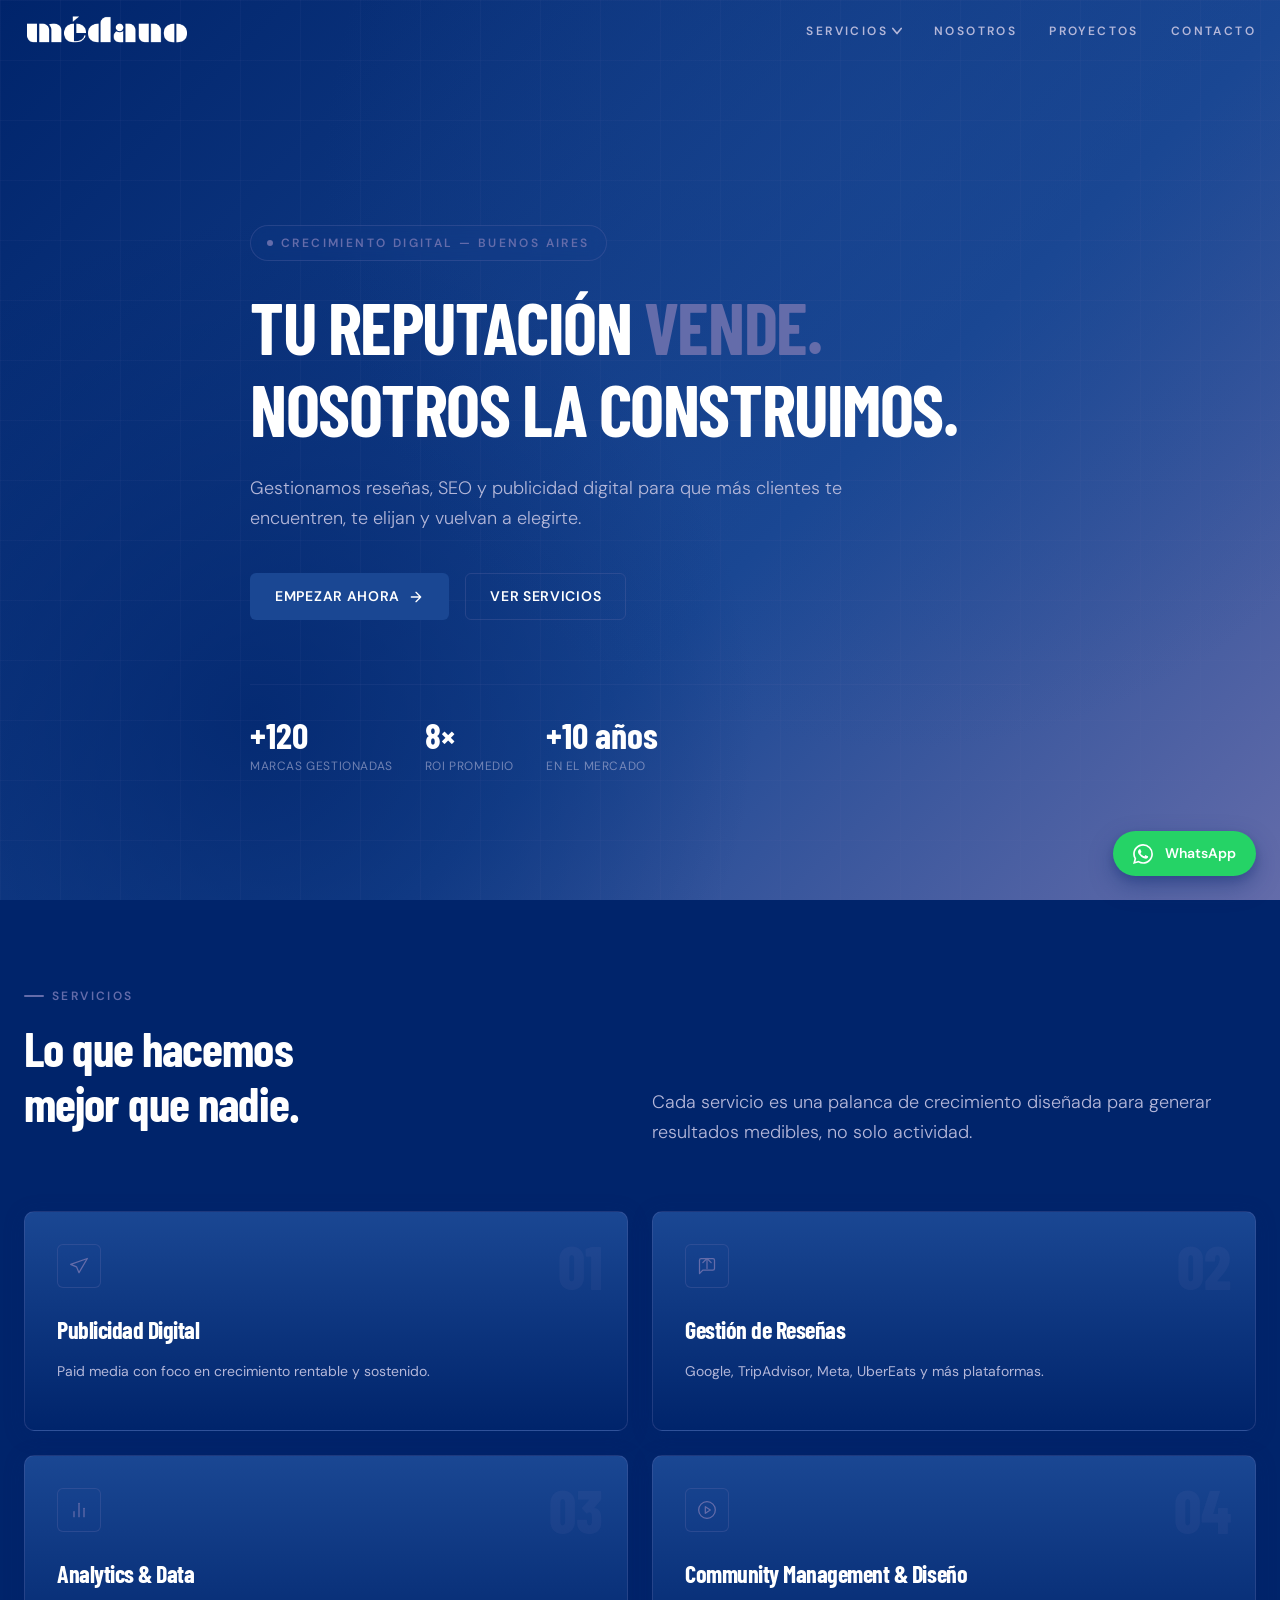
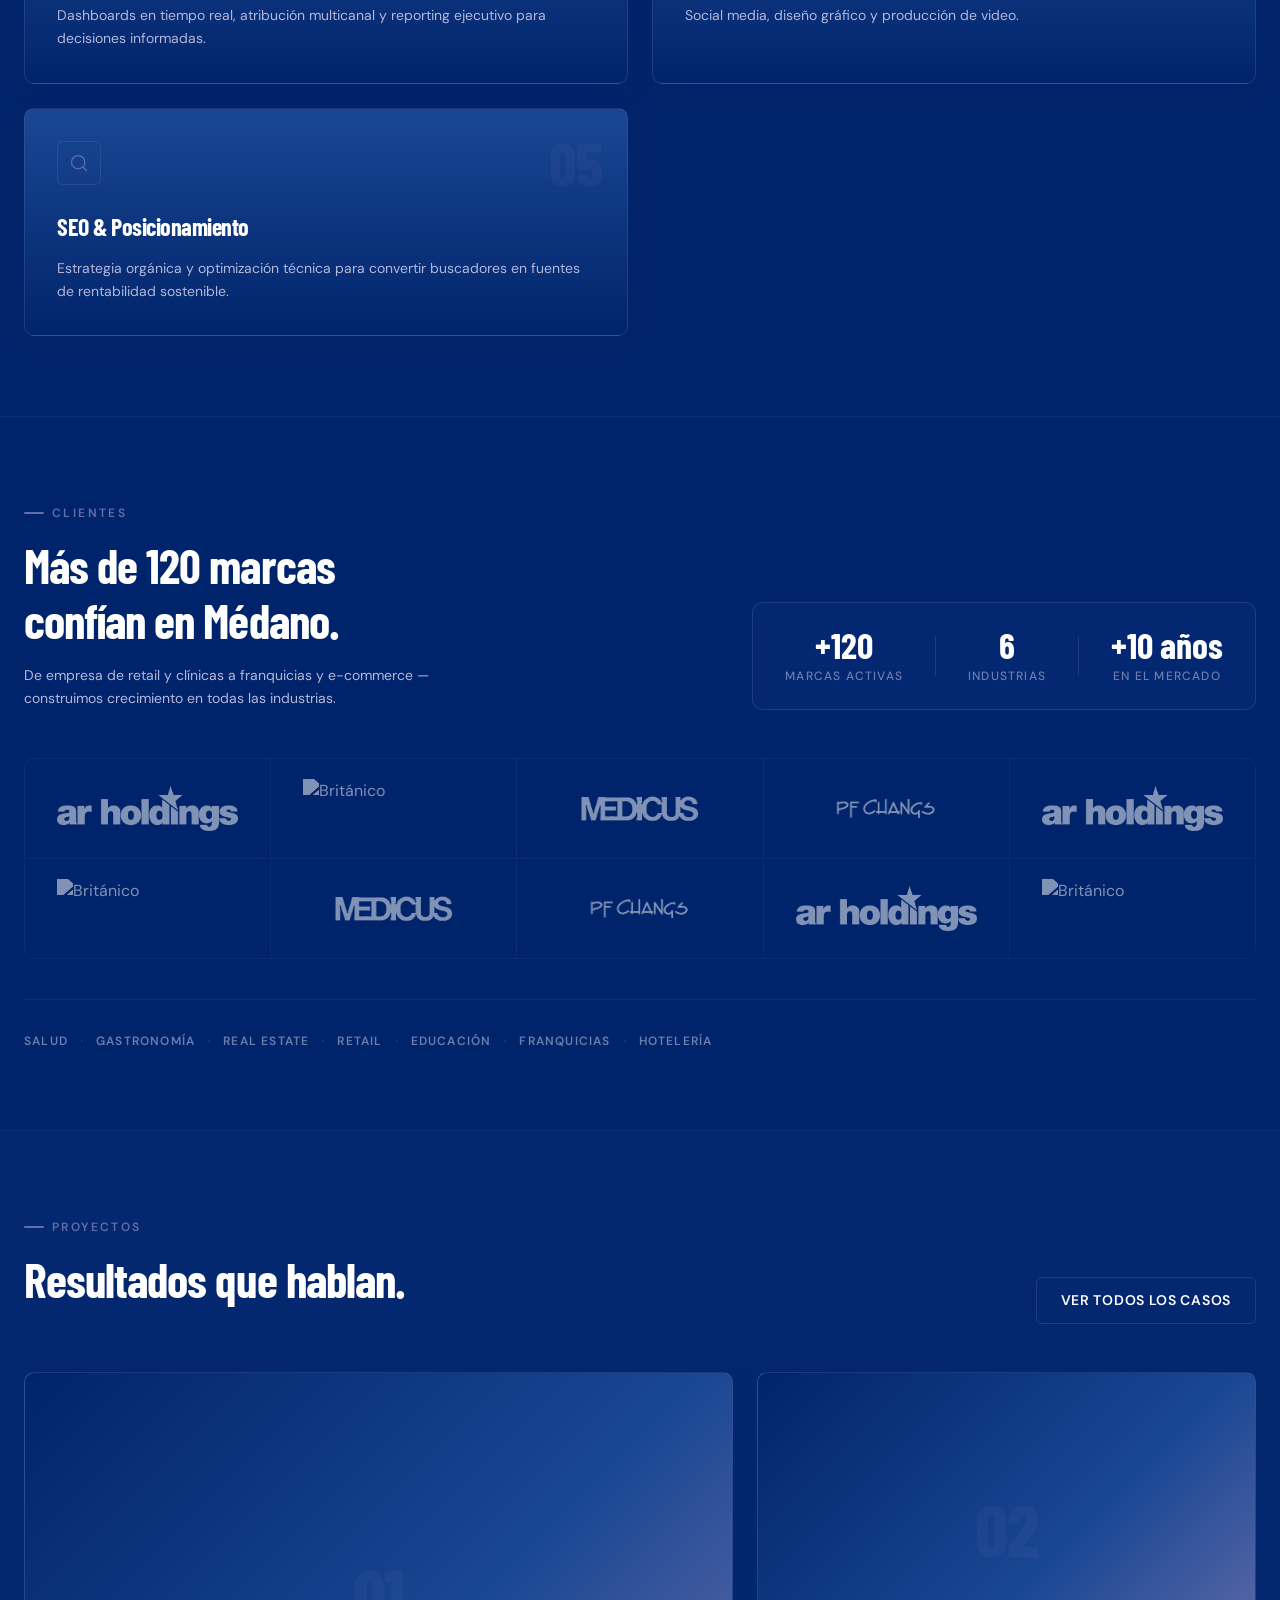
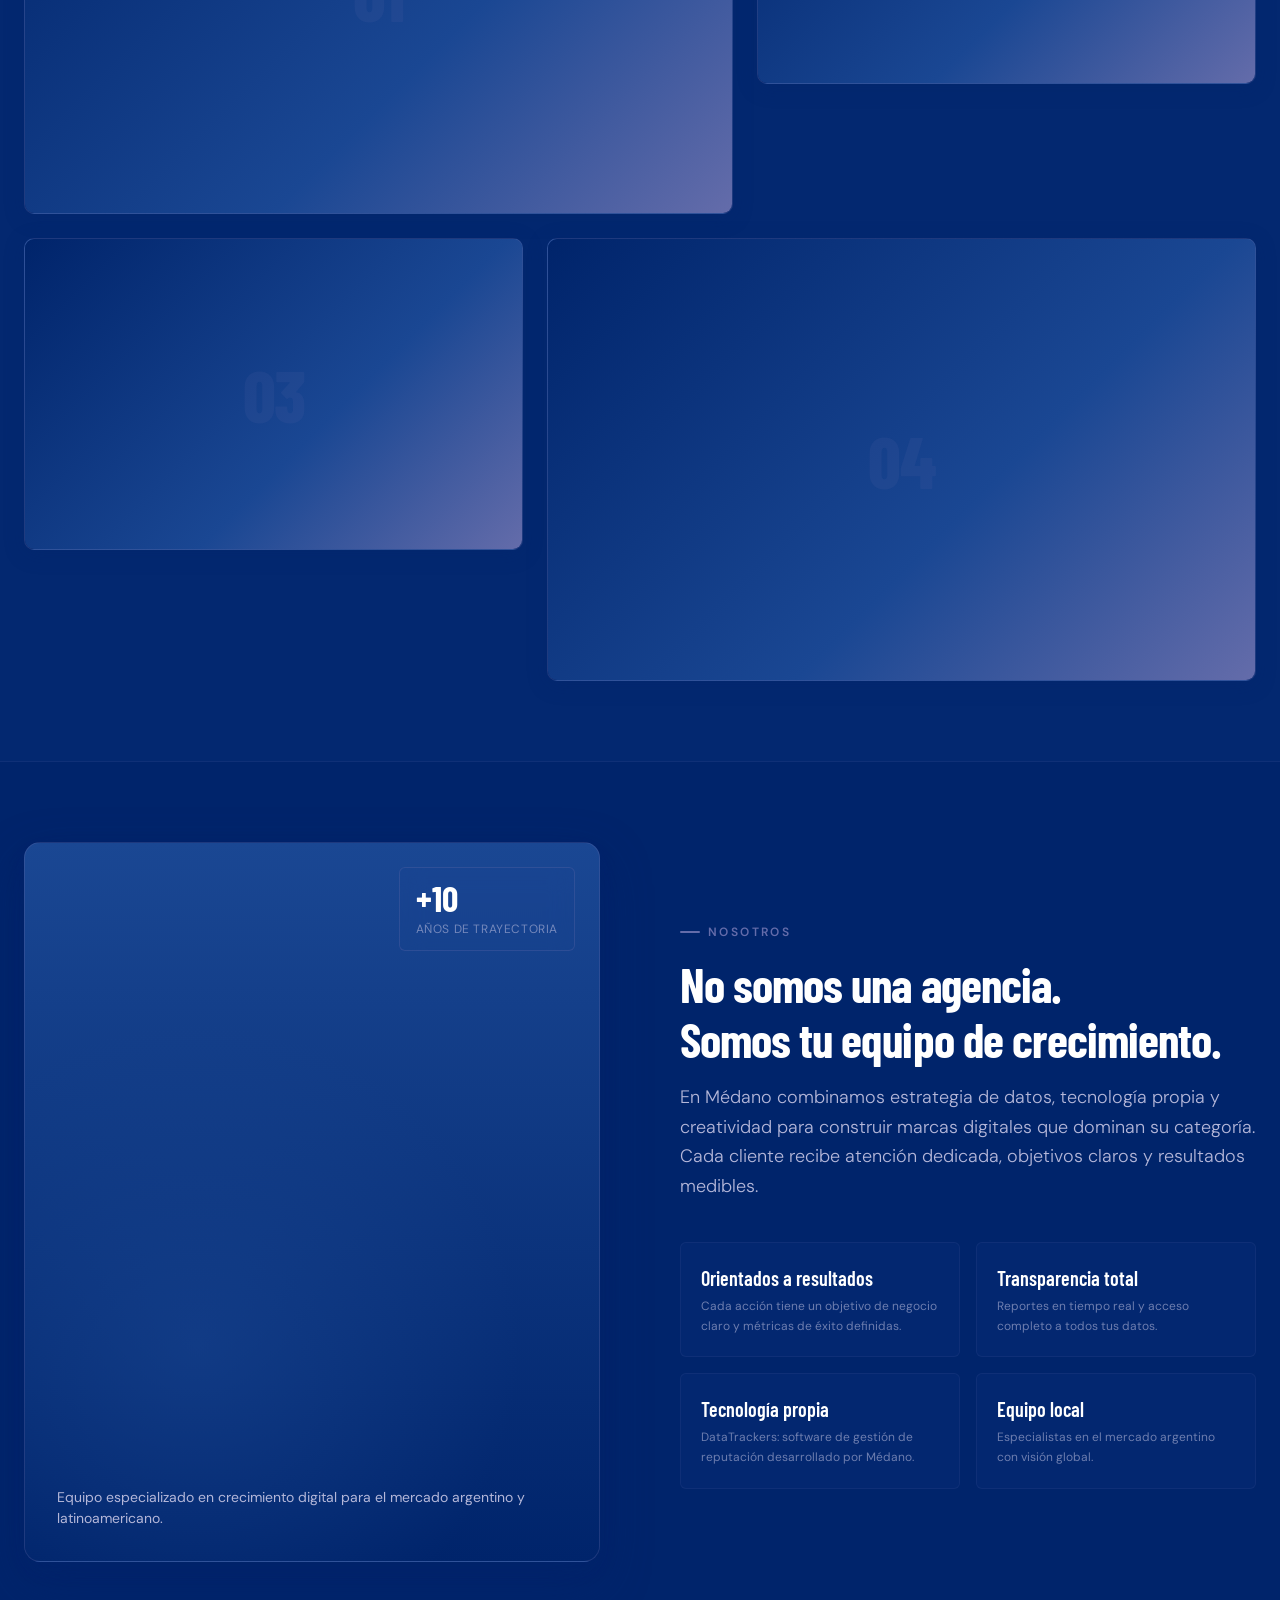
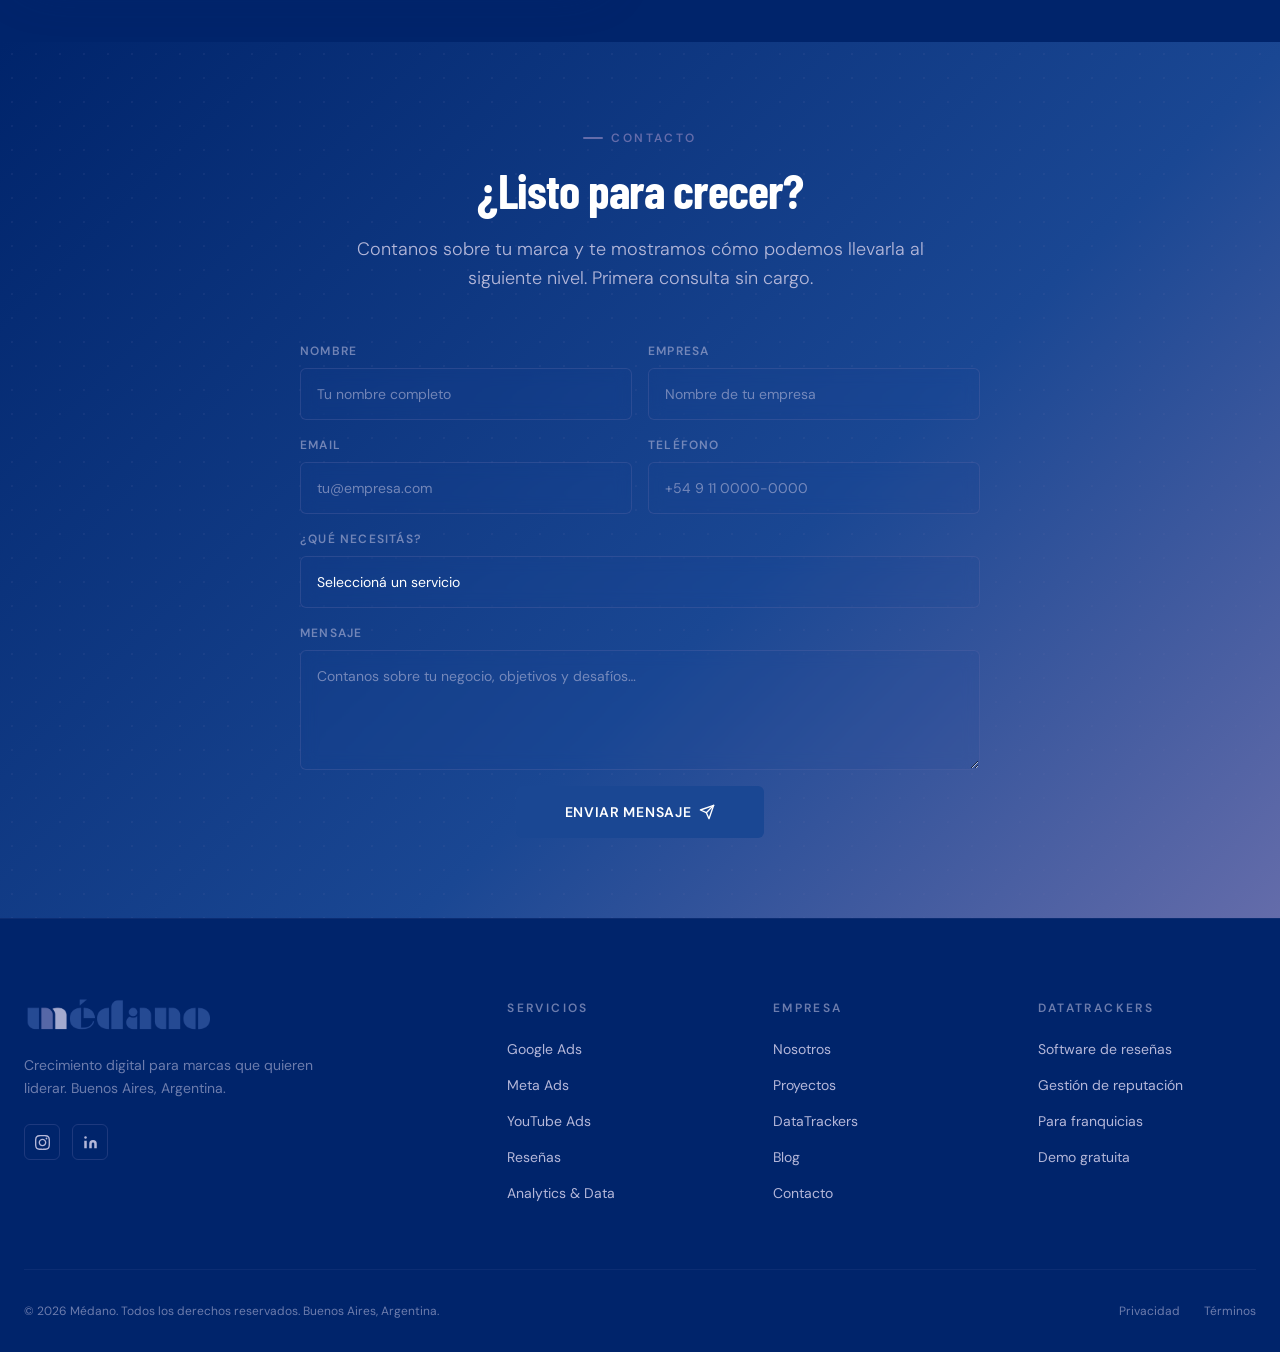
==== index.html @ edf0d0f2 "Sync local changes" ====
<!DOCTYPE html>
<html lang="es">
<head>
  <meta charset="UTF-8">
  <meta name="viewport" content="width=device-width, initial-scale=1.0">
  <title>Médano — Crecimiento Digital · Buenos Aires</title>
  <meta name="description" content="Tu reputación vende. Nosotros la construimos. Crecimiento digital para empresas que quieren liderar en Buenos Aires y Latinoamérica.">
  <meta name="robots" content="index, follow">
  <link rel="canonical" href="https://medano.co/">

  <!-- Open Graph -->
  <meta property="og:type" content="website">
  <meta property="og:title" content="Médano — Crecimiento Digital · Buenos Aires">
  <meta property="og:description" content="Gestionamos reseñas, SEO y publicidad digital para que más clientes te encuentren, te elijan y vuelvan a elegirte.">
  <meta property="og:url" content="https://medano.co/">
  <meta property="og:site_name" content="Médano">
  <meta property="og:locale" content="es_AR">

  <!-- Twitter Card -->
  <meta name="twitter:card" content="summary_large_image">
  <meta name="twitter:title" content="Médano — Crecimiento Digital · Buenos Aires">
  <meta name="twitter:description" content="Gestionamos reseñas, SEO y publicidad digital para que más clientes te encuentren, te elijan y vuelvan a elegirte.">

  <!-- Fonts -->
  <link rel="preconnect" href="https://fonts.googleapis.com">
  <link rel="preconnect" href="https://fonts.gstatic.com" crossorigin>
  <link href="https://fonts.googleapis.com/css2?family=Barlow+Condensed:wght@400;600;700;800&family=DM+Sans:ital,wght@0,300;0,400;0,500;0,600;1,300&display=swap" rel="stylesheet">
  <link rel="icon" type="image/png" href="img/favicon-square.png">
  <link rel="apple-touch-icon" href="img/favicon-square.png">
  <link rel="stylesheet" href="css/global.css">
  <link rel="stylesheet" href="css/medano-home.css">

  <!-- Structured Data -->
  <script type="application/ld+json">
  {
    "@context": "https://schema.org",
    "@type": "ProfessionalService",
    "name": "Médano",
    "description": "Crecimiento digital para empresas que quieren liderar. Google Ads, Meta Ads, Reputación Digital, Analytics y Branding.",
    "url": "https://medano.co",
    "areaServed": {
      "@type": "Country",
      "name": "Argentina"
    },
    "address": {
      "@type": "PostalAddress",
      "addressLocality": "Buenos Aires",
      "addressCountry": "AR"
    },
    "serviceType": ["Google Ads", "Meta Ads", "Reputación Digital", "Analytics", "Branding", "Community Management"]
  }
  </script>
</head>
<body>

  <!-- Skip to content -->
  <a href="#main-content" class="skip-link">Ir al contenido principal</a>

  <!-- NAV -->
  <nav id="nav" aria-label="Navegación principal">
    <div class="container">
      <a href="#hero" class="nav-logo">
        <img src="img/logo-medano-final.png" alt="Médano — Crecimiento Digital" class="nav-logo-img">
      </a>
      <ul class="nav-links" id="nav-menu">
        <li class="nav-item-home"><a href="index.html">Home</a></li>
        <li class="nav-item-dropdown">
          <button class="nav-dropdown-trigger" aria-haspopup="true" aria-expanded="false">
            Servicios
            <svg class="nav-dropdown-chevron" viewBox="0 0 12 8" aria-hidden="true">
              <polyline points="1,1 6,7 11,1"/>
            </svg>
          </button>
          <ul class="nav-dropdown-panel" role="menu">
            <li role="menuitem"><a href="publicidad-digital.html">Publicidad Digital</a></li>
            <li role="menuitem"><a href="resenas.html">Reseñas</a></li>
            <li role="menuitem"><a href="#seo">SEO y Posicionamiento</a></li>
          </ul>
        </li>
        <li><a href="nosotros.html">Nosotros</a></li>
        <li><a href="#projects">Proyectos</a></li>
        <li><a href="#contact">Contacto</a></li>
      </ul>
      <button class="nav-toggle" id="nav-toggle" aria-expanded="false" aria-controls="nav-menu" aria-label="Abrir menú de navegación">
        <span class="nav-toggle-bar"></span>
        <span class="nav-toggle-bar"></span>
        <span class="nav-toggle-bar"></span>
      </button>
      <a href="https://wa.me/5491100000000" class="btn-primary nav-cta" target="_blank" rel="noopener">
        Hablar ahora
      </a>
    </div>
  </nav>

  <main id="main-content">

    <!-- HERO -->
    <section id="hero" aria-label="Presentación">
      <div class="hero-bg-pattern" aria-hidden="true"></div>
      <div class="hero-grid-lines" aria-hidden="true"></div>
      <div class="container">
        <div class="hero-content">
          <div class="hero-eyebrow">
            <span class="hero-dot" aria-hidden="true"></span>
            Crecimiento Digital — Buenos Aires
          </div>
          <h1 class="hero-title animate-in">
            Tu reputación
            <em>vende.</em>
            Nosotros la construimos.
          </h1>
          <p class="hero-subtitle animate-in">
            Gestionamos reseñas, SEO y publicidad digital para que más clientes
            te encuentren, te elijan y vuelvan a elegirte.
          </p>
          <div class="hero-actions animate-in">
            <a href="#contact" class="btn-primary">
              Empezar ahora
              <svg aria-hidden="true" xmlns="http://www.w3.org/2000/svg" width="16" height="16" viewBox="0 0 24 24" fill="none" stroke="currentColor" stroke-width="2" stroke-linecap="round" stroke-linejoin="round"><path d="M5 12h14M12 5l7 7-7 7"/></svg>
            </a>
            <a href="#services" class="btn-outline">Ver servicios</a>
          </div>
          <div class="hero-metrics" role="list" aria-label="Métricas destacadas">
            <div role="listitem">
              <p class="hero-metric-value">+120</p>
              <p class="hero-metric-label">Marcas gestionadas</p>
            </div>
            <div role="listitem">
              <p class="hero-metric-value">8×</p>
              <p class="hero-metric-label">ROI promedio</p>
            </div>
            <div role="listitem">
              <p class="hero-metric-value">+10 años</p>
              <p class="hero-metric-label">En el mercado</p>
            </div>
          </div>
        </div>
      </div>
    </section>

    <!-- SERVICES -->
    <section id="services" aria-labelledby="services-heading">
      <div class="container">
        <div class="services-header">
          <div>
            <span class="section-label">Servicios</span>
            <h2 class="section-heading" id="services-heading">
              Lo que hacemos<br>mejor que nadie.
            </h2>
          </div>
          <div class="services-header-right">
            <p class="section-subheading">
              Cada servicio es una palanca de crecimiento diseñada
              para generar resultados medibles, no solo actividad.
            </p>
          </div>
        </div>

        <div class="services-grid" role="list">

          <article class="service-card animate-in" role="listitem">
            <span class="service-number" aria-hidden="true">01</span>
            <div class="service-icon" aria-hidden="true">
              <!-- Paid media / megáfono + cursor -->
              <svg viewBox="0 0 24 24"><path d="M22 3L2 10l7 3 3 7 10-17z"/></svg>
            </div>
            <h3>Publicidad Digital</h3>
            <p>Paid media con foco en crecimiento rentable y sostenido.</p>
          </article>

          <article class="service-card animate-in" role="listitem">
            <span class="service-number" aria-hidden="true">02</span>
            <div class="service-icon" aria-hidden="true">
              <!-- Reseñas / estrella + burbuja -->
              <svg viewBox="0 0 24 24"><path d="M21 15a2 2 0 0 1-2 2H7l-4 4V5a2 2 0 0 1 2-2h14a2 2 0 0 1 2 2z"/><polyline points="17 8 12 3 7 8"/><line x1="12" y1="3" x2="12" y2="15"/></svg>
            </div>
            <h3>Gestión de Reseñas</h3>
            <p>Google, TripAdvisor, Meta, UberEats y más plataformas.</p>
          </article>

          <article class="service-card animate-in" role="listitem">
            <span class="service-number" aria-hidden="true">03</span>
            <div class="service-icon" aria-hidden="true">
              <!-- Analytics / barras -->
              <svg viewBox="0 0 24 24"><line x1="18" y1="20" x2="18" y2="10"/><line x1="12" y1="20" x2="12" y2="4"/><line x1="6" y1="20" x2="6" y2="14"/></svg>
            </div>
            <h3>Analytics & Data</h3>
            <p>Dashboards en tiempo real, atribución multicanal y reporting ejecutivo para decisiones informadas.</p>
          </article>

          <article class="service-card animate-in" role="listitem">
            <span class="service-number" aria-hidden="true">04</span>
            <div class="service-icon" aria-hidden="true">
              <!-- Community + diseño / play + pincel -->
              <svg viewBox="0 0 24 24"><circle cx="12" cy="12" r="10"/><polygon points="10 8 16 12 10 16 10 8"/></svg>
            </div>
            <h3>Community Management & Diseño</h3>
            <p>Social media, diseño gráfico y producción de video.</p>
          </article>

          <article class="service-card animate-in" role="listitem">
            <span class="service-number" aria-hidden="true">05</span>
            <div class="service-icon" aria-hidden="true">
              <!-- SEO / lupa + gráfico -->
              <svg viewBox="0 0 24 24"><circle cx="11" cy="11" r="8"/><path d="m21 21-4.35-4.35"/></svg>
            </div>
            <h3>SEO & Posicionamiento</h3>
            <p>Estrategia orgánica y optimización técnica para convertir buscadores en fuentes de rentabilidad sostenible.</p>
          </article>

        </div>
      </div>
    </section>

    <!-- CLIENTS -->
    <section id="clients" aria-labelledby="clients-heading">

      <div class="container">

        <!-- Header + Stats -->
        <div class="clients-header">
          <div class="clients-header-left">
            <span class="section-label">Clientes</span>
            <h2 class="clients-tagline" id="clients-heading">
              Más de 120 marcas<br>confían en Médano.
            </h2>
            <p class="clients-subtitle">
              De empresa de retail y clínicas a franquicias y e-commerce —
              construimos crecimiento en todas las industrias.
            </p>
          </div>
          <div class="clients-stats-block">
            <div class="clients-stat">
              <p class="clients-stat-value">+120</p>
              <p class="clients-stat-label">Marcas activas</p>
            </div>
            <div class="clients-stat-divider" aria-hidden="true"></div>
            <div class="clients-stat">
              <p class="clients-stat-value">6</p>
              <p class="clients-stat-label">Industrias</p>
            </div>
            <div class="clients-stat-divider" aria-hidden="true"></div>
            <div class="clients-stat">
              <p class="clients-stat-value">+10 años</p>
              <p class="clients-stat-label">En el mercado</p>
            </div>
          </div>
        </div>

        <!-- Grilla de logos -->
        <!-- Para agregar un logo nuevo: copiar un <div class="client-logo-item"> y cambiar src y alt -->
        <div class="clients-grid" role="list" aria-label="Clientes destacados">

          <div class="client-logo-item" role="listitem">
            <img src="img/clientes_logo_ar_holdings.png" alt="AR Holdings" class="client-logo-img">
          </div>
          <div class="client-logo-item" role="listitem">
            <img src="img/clientes_logo_britanico.png" alt="Británico" class="client-logo-img">
          </div>
          <div class="client-logo-item" role="listitem">
            <img src="img/clientes_logo_medicus.png" alt="Medicus" class="client-logo-img">
          </div>
          <div class="client-logo-item" role="listitem">
            <img src="img/clientes_logo_pf.png" alt="PF" class="client-logo-img">
          </div>
          <div class="client-logo-item" role="listitem">
            <img src="img/clientes_logo_ar_holdings.png" alt="AR Holdings" class="client-logo-img">
          </div>
          <div class="client-logo-item" role="listitem">
            <img src="img/clientes_logo_britanico.png" alt="Británico" class="client-logo-img">
          </div>
          <div class="client-logo-item" role="listitem">
            <img src="img/clientes_logo_medicus.png" alt="Medicus" class="client-logo-img">
          </div>
          <div class="client-logo-item" role="listitem">
            <img src="img/clientes_logo_pf.png" alt="PF" class="client-logo-img">
          </div>
          <div class="client-logo-item" role="listitem">
            <img src="img/clientes_logo_ar_holdings.png" alt="AR Holdings" class="client-logo-img">
          </div>
          <div class="client-logo-item" role="listitem">
            <img src="img/clientes_logo_britanico.png" alt="Británico" class="client-logo-img">
          </div>

        </div>

        <!-- Industrias -->
        <div class="clients-industries">
          <span class="clients-industry-item">Salud</span>
          <span class="clients-industry-sep" aria-hidden="true">·</span>
          <span class="clients-industry-item">Gastronomía</span>
          <span class="clients-industry-sep" aria-hidden="true">·</span>
          <span class="clients-industry-item">Real Estate</span>
          <span class="clients-industry-sep" aria-hidden="true">·</span>
          <span class="clients-industry-item">Retail</span>
          <span class="clients-industry-sep" aria-hidden="true">·</span>
          <span class="clients-industry-item">Educación</span>
          <span class="clients-industry-sep" aria-hidden="true">·</span>
          <span class="clients-industry-item">Franquicias</span>
          <span class="clients-industry-sep" aria-hidden="true">·</span>
          <span class="clients-industry-item">Hotelería</span>
        </div>

      </div>

    </section>

    <!-- PROJECTS -->
    <section id="projects" aria-labelledby="projects-heading">
      <div class="container">
        <div class="projects-header">
          <div>
            <span class="section-label">Proyectos</span>
            <h2 class="section-heading" id="projects-heading">Resultados que hablan.</h2>
          </div>
          <a href="#contact" class="btn-outline">Ver todos los casos</a>
        </div>

        <div class="projects-gallery">
          <article class="project-item">
            <div class="project-bg" aria-hidden="true">01</div>
            <div class="project-overlay">
              <span class="project-tag">Google Ads · E-commerce</span>
              <h3>Marca Líder en Indumentaria</h3>
            </div>
          </article>

          <article class="project-item">
            <div class="project-bg" aria-hidden="true">02</div>
            <div class="project-overlay">
              <span class="project-tag">Meta Ads · Lead Generation</span>
              <h3>Clínica Dental — Zona Norte</h3>
            </div>
          </article>

          <article class="project-item">
            <div class="project-bg" aria-hidden="true">03</div>
            <div class="project-overlay">
              <span class="project-tag">Reputación · Hospitality</span>
              <h3>Hotel Boutique Palermo</h3>
            </div>
          </article>

          <article class="project-item">
            <div class="project-bg" aria-hidden="true">04</div>
            <div class="project-overlay">
              <span class="project-tag">DataTrackers · Franquicias</span>
              <h3>Red de Franquicias — 40 sucursales</h3>
            </div>
          </article>
        </div>
      </div>
    </section>

    <!-- ABOUT -->
    <section id="about" aria-labelledby="about-heading">
      <div class="container">
        <div class="about-grid">

          <div class="about-visual">
            <div class="about-visual-card">
              <div class="about-visual-bg" aria-hidden="true"></div>
              <div class="about-badge">
                <p class="about-badge-value">+10</p>
                <p class="about-badge-label">Años de trayectoria</p>
              </div>
              <div class="about-visual-stat">
                <p>Equipo especializado en crecimiento digital para el mercado argentino y latinoamericano.</p>
              </div>
            </div>
          </div>

          <div class="about-content">
            <span class="section-label">Nosotros</span>
            <h2 class="section-heading" id="about-heading">
              No somos una agencia.<br>
              Somos tu equipo de crecimiento.
            </h2>
            <p class="section-subheading">
              En Médano combinamos estrategia de datos, tecnología propia y creatividad
              para construir marcas digitales que dominan su categoría. Cada cliente
              recibe atención dedicada, objetivos claros y resultados medibles.
            </p>

            <div class="about-values">
              <div class="about-value-item">
                <h4>Orientados a resultados</h4>
                <p>Cada acción tiene un objetivo de negocio claro y métricas de éxito definidas.</p>
              </div>
              <div class="about-value-item">
                <h4>Transparencia total</h4>
                <p>Reportes en tiempo real y acceso completo a todos tus datos.</p>
              </div>
              <div class="about-value-item">
                <h4>Tecnología propia</h4>
                <p>DataTrackers: software de gestión de reputación desarrollado por Médano.</p>
              </div>
              <div class="about-value-item">
                <h4>Equipo local</h4>
                <p>Especialistas en el mercado argentino con visión global.</p>
              </div>
            </div>
          </div>

        </div>
      </div>
    </section>

    <!-- CONTACT -->
    <section id="contact" aria-labelledby="contact-heading">
      <div class="contact-bg" aria-hidden="true"></div>
      <div class="contact-bg-dots" aria-hidden="true"></div>
      <div class="container">
        <div class="contact-inner">
          <span class="section-label">Contacto</span>
          <h2 class="section-heading" id="contact-heading">¿Listo para crecer?</h2>
          <p class="section-subheading">
            Contanos sobre tu marca y te mostramos cómo podemos
            llevarla al siguiente nivel. Primera consulta sin cargo.
          </p>

          <form id="contact-form" class="contact-form" novalidate>
            <div class="form-row">
              <div class="form-group">
                <label for="nombre">Nombre <span class="sr-only">(requerido)</span></label>
                <input type="text" id="nombre" name="nombre" placeholder="Tu nombre completo" autocomplete="name" required>
              </div>
              <div class="form-group">
                <label for="empresa">Empresa</label>
                <input type="text" id="empresa" name="empresa" placeholder="Nombre de tu empresa" autocomplete="organization">
              </div>
            </div>
            <div class="form-row">
              <div class="form-group">
                <label for="email">Email <span class="sr-only">(requerido)</span></label>
                <input type="email" id="email" name="email" placeholder="tu@empresa.com" autocomplete="email" required>
              </div>
              <div class="form-group">
                <label for="telefono">Teléfono</label>
                <input type="tel" id="telefono" name="telefono" placeholder="+54 9 11 0000-0000" autocomplete="tel">
              </div>
            </div>
            <div class="form-group">
              <label for="servicio">¿Qué necesitás?</label>
              <select id="servicio" name="servicio">
                <option value="" disabled selected>Seleccioná un servicio</option>
                <option>Google Ads</option>
                <option>Meta Ads</option>
                <option>Reputación Digital</option>
                <option>Analytics & Data</option>
                <option>Branding & Diseño</option>
                <option>Community Management</option>
                <option>Solución integral</option>
              </select>
            </div>
            <div class="form-group">
              <label for="mensaje">Mensaje</label>
              <textarea id="mensaje" name="mensaje" placeholder="Contanos sobre tu negocio, objetivos y desafíos…"></textarea>
            </div>
            <button type="submit" class="btn-primary">
              Enviar mensaje
              <svg aria-hidden="true" xmlns="http://www.w3.org/2000/svg" width="16" height="16" viewBox="0 0 24 24" fill="none" stroke="currentColor" stroke-width="2" stroke-linecap="round" stroke-linejoin="round"><line x1="22" y1="2" x2="11" y2="13"/><polygon points="22 2 15 22 11 13 2 9 22 2"/></svg>
            </button>
          </form>
        </div>
      </div>
    </section>

  </main>

  <!-- FOOTER -->
  <footer id="footer" role="contentinfo">
    <div class="container">
      <div class="footer-grid">

        <div class="footer-brand">
          <a href="#hero" class="footer-logo">
            <img src="img/logo-medano-final.png" alt="Médano — Crecimiento Digital" class="footer-logo-img">
          </a>
          <p>Crecimiento digital para marcas que quieren liderar. Buenos Aires, Argentina.</p>
          <div class="social-links">
            <a href="https://www.instagram.com/medano.latam/" class="social-link" aria-label="Instagram" target="_blank" rel="noopener">
              <svg aria-hidden="true" viewBox="0 0 24 24"><path d="M12 2.163c3.204 0 3.584.012 4.85.07 3.252.148 4.771 1.691 4.919 4.919.058 1.265.069 1.645.069 4.849 0 3.205-.012 3.584-.069 4.849-.149 3.225-1.664 4.771-4.919 4.919-1.266.058-1.644.07-4.85.07-3.204 0-3.584-.012-4.849-.07-3.26-.149-4.771-1.699-4.919-4.92-.058-1.265-.07-1.644-.07-4.849 0-3.204.013-3.583.07-4.849.149-3.227 1.664-4.771 4.919-4.919 1.266-.057 1.645-.069 4.849-.069zm0-2.163c-3.259 0-3.667.014-4.947.072-4.358.2-6.78 2.618-6.98 6.98-.059 1.281-.073 1.689-.073 4.948 0 3.259.014 3.668.072 4.948.2 4.358 2.618 6.78 6.98 6.98 1.281.058 1.689.072 4.948.072 3.259 0 3.668-.014 4.948-.072 4.354-.2 6.782-2.618 6.979-6.98.059-1.28.073-1.689.073-4.948 0-3.259-.014-3.667-.072-4.947-.196-4.354-2.617-6.78-6.979-6.98-1.281-.059-1.69-.073-4.949-.073zm0 5.838c-3.403 0-6.162 2.759-6.162 6.162s2.759 6.163 6.162 6.163 6.162-2.759 6.162-6.163c0-3.403-2.759-6.162-6.162-6.162zm0 10.162c-2.209 0-4-1.79-4-4 0-2.209 1.791-4 4-4s4 1.791 4 4c0 2.21-1.791 4-4 4zm6.406-11.845c-.796 0-1.441.645-1.441 1.44s.645 1.44 1.441 1.44c.795 0 1.439-.645 1.439-1.44s-.644-1.44-1.439-1.44z"/></svg>
            </a>
            <a href="https://www.linkedin.com/company/medano-latam/" class="social-link" aria-label="LinkedIn" target="_blank" rel="noopener">
              <svg aria-hidden="true" viewBox="0 0 24 24"><path d="M16 8a6 6 0 0 1 6 6v7h-4v-7a2 2 0 0 0-2-2 2 2 0 0 0-2 2v7h-4v-7a6 6 0 0 1 6-6zM2 9h4v12H2z"/><circle cx="4" cy="4" r="2"/></svg>
            </a>
          </div>
        </div>

        <div class="footer-col">
          <h5>Servicios</h5>
          <ul>
            <li><a href="#services">Google Ads</a></li>
            <li><a href="#services">Meta Ads</a></li>
            <li><a href="#services">YouTube Ads</a></li>
            <li><a href="/resenas">Reseñas</a></li>
            <li><a href="#services">Analytics & Data</a></li>
          </ul>
        </div>

        <div class="footer-col">
          <h5>Empresa</h5>
          <ul>
            <li><a href="nosotros.html">Nosotros</a></li>
            <li><a href="#projects">Proyectos</a></li>
            <li><a href="https://datatrackers.co/" target="blank">DataTrackers</a></li>
            <li><a href="/blog">Blog</a></li>
            <li><a href="#contact">Contacto</a></li>
          </ul>
        </div>

        <div class="footer-col">
          <h5>DataTrackers</h5>
          <ul>
            <li><a href="https://datatrackers.co/" target="blank">Software de reseñas</a></li>
            <li><a href="https://datatrackers.co/" target="blank">Gestión de reputación</a></li>
            <li><a href="https://datatrackers.co/" target="blank">Para franquicias</a></li>
            <li><a href="https://calendar.google.com/calendar/u/0/appointments/schedules/AcZssZ2i0iCAT2PidpUenqZLfQUtnBXPvttRlAUsLoNEIsGYog9JkaP1H04tOI2lOoMwaa5o8dJ7AKMG" target="blank">Demo gratuita</a></li>
          </ul>
        </div>

      </div>

      <div class="footer-bottom">
        <p>© 2026 Médano. Todos los derechos reservados. Buenos Aires, Argentina.</p>
        <div class="footer-bottom-links">
          <a href="#">Privacidad</a>
          <a href="#">Términos</a>
        </div>
      </div>
    </div>
  </footer>

  <!-- WHATSAPP CHIP -->
  <a class="wa-chip" href="https://wa.me/5491100000000" target="_blank" rel="noopener" aria-label="Contactar por WhatsApp">
    <svg aria-hidden="true" viewBox="0 0 24 24" xmlns="http://www.w3.org/2000/svg"><path d="M17.472 14.382c-.297-.149-1.758-.867-2.03-.967-.273-.099-.471-.148-.67.15-.197.297-.767.966-.94 1.164-.173.199-.347.223-.644.075-.297-.15-1.255-.463-2.39-1.475-.883-.788-1.48-1.761-1.653-2.059-.173-.297-.018-.458.13-.606.134-.133.298-.347.446-.52.149-.174.198-.298.298-.497.099-.198.05-.371-.025-.52-.075-.149-.669-1.612-.916-2.207-.242-.579-.487-.5-.669-.51-.173-.008-.371-.01-.57-.01-.198 0-.52.074-.792.372-.272.297-1.04 1.016-1.04 2.479 0 1.462 1.065 2.875 1.213 3.074.149.198 2.096 3.2 5.077 4.487.709.306 1.262.489 1.694.625.712.227 1.36.195 1.871.118.571-.085 1.758-.719 2.006-1.413.248-.694.248-1.289.173-1.413-.074-.124-.272-.198-.57-.347m-5.421 7.403h-.004a9.87 9.87 0 0 1-5.031-1.378l-.361-.214-3.741.982.998-3.648-.235-.374a9.86 9.86 0 0 1-1.51-5.26c.001-5.45 4.436-9.884 9.888-9.884 2.64 0 5.122 1.03 6.988 2.898a9.825 9.825 0 0 1 2.893 6.994c-.003 5.45-4.437 9.884-9.885 9.884m8.413-18.297A11.815 11.815 0 0 0 12.05 0C5.495 0 .16 5.335.157 11.892c0 2.096.547 4.142 1.588 5.945L.057 24l6.305-1.654a11.882 11.882 0 0 0 5.683 1.448h.005c6.554 0 11.89-5.335 11.893-11.893a11.821 11.821 0 0 0-3.48-8.413z"/></svg>
    WhatsApp
  </a>

  <!-- JS -->
  <script>
    // Nav scroll effect
    const nav = document.getElementById('nav');
    const onScroll = () => {
      nav.classList.toggle('scrolled', window.scrollY > 40);
    };
    window.addEventListener('scroll', onScroll, { passive: true });
    onScroll();

    // Mobile menu — open / close helpers
    const navToggle = document.getElementById('nav-toggle');
    const navMenu = document.getElementById('nav-menu');

    function openMenu() {
      const scrollbarW = window.innerWidth - document.documentElement.clientWidth;
      document.body.style.setProperty('--scrollbar-width', scrollbarW + 'px');
      navToggle.setAttribute('aria-expanded', 'true');
      navToggle.setAttribute('aria-label', 'Cerrar menú de navegación');
      navMenu.classList.add('is-open');
      document.body.classList.add('menu-open');
      document.body.classList.add('nav-open');
    }

    function closeMenu() {
      navToggle.setAttribute('aria-expanded', 'false');
      navToggle.setAttribute('aria-label', 'Abrir menú de navegación');
      navMenu.classList.remove('is-open');
      document.body.classList.remove('menu-open');
      document.body.classList.remove('nav-open');
      document.body.style.removeProperty('--scrollbar-width');
      navToggle.focus();
    }

    navToggle?.addEventListener('click', () => {
      const isOpen = navToggle.getAttribute('aria-expanded') === 'true';
      isOpen ? closeMenu() : openMenu();
    });

    // Close menu on link click
    navMenu?.querySelectorAll('a').forEach(link => {
      link.addEventListener('click', closeMenu);
    });

    // Close menu with Escape
    document.addEventListener('keydown', (e) => {
      if (e.key === 'Escape' && navMenu?.classList.contains('is-open')) {
        closeMenu();
      }
    });

    // Contact form basic handler
    const form = document.getElementById('contact-form');
    form?.addEventListener('submit', (e) => {
      e.preventDefault();
      const btn = form.querySelector('button[type="submit"]');
      btn.textContent = '¡Mensaje enviado!';
      btn.style.background = 'var(--color-success)';
      btn.disabled = true;
      setTimeout(() => {
        btn.innerHTML = 'Enviar mensaje <svg aria-hidden="true" xmlns="http://www.w3.org/2000/svg" width="16" height="16" viewBox="0 0 24 24" fill="none" stroke="currentColor" stroke-width="2" stroke-linecap="round" stroke-linejoin="round"><line x1="22" y1="2" x2="11" y2="13"/><polygon points="22 2 15 22 11 13 2 9 22 2"/></svg>';
        btn.style.background = '';
        btn.disabled = false;
        form.reset();
      }, 3000);
    });
  </script>

</body>
</html>
---- css/global.css ----
/* ============================================================
   MÉDANO — css/global.css
   Design Tokens + Reset + Base + Accessibility + Utility +
   Nav + Footer + WhatsApp Chip + Reduced Motion
   Shared across all pages — Tokens: design-tokens.md
   ============================================================ */

/* ── Design Tokens ────────────────────────────────────────── */
:root {
  /* Paleta Primaria */
  --color-brand-navy:        #00246b;
  --color-brand-royal:       #1a4793;
  --color-brand-mid:         #646caa;
  --color-brand-light:       #b4b7d9;

  /* Fondos */
  --color-bg-base:           var(--color-brand-navy);
  --color-bg-surface:        var(--color-brand-royal);
  --color-bg-overlay:        rgba(0, 36, 107, 0.85);
  --color-bg-subtle:         rgba(26, 71, 147, 0.12);

  /* Texto */
  --color-text-primary:      #ffffff;
  --color-text-secondary:    var(--color-brand-light);
  --color-text-muted:        rgba(180, 183, 217, 0.6);
  --color-text-inverse:      var(--color-brand-navy);

  /* Bordes */
  --color-border-default:    rgba(100, 108, 170, 0.3);
  --color-border-strong:     var(--color-brand-mid);
  --color-border-subtle:     rgba(100, 108, 170, 0.12);

  /* Acento */
  --color-accent:            var(--color-brand-royal);
  --color-accent-hover:      var(--color-brand-mid);
  --color-accent-active:     var(--color-brand-navy);

  /* Feedback */
  --color-success:           #22c55e;
  --color-warning:           #f59e0b;
  --color-error:             #ef4444;
  --color-info:              var(--color-brand-mid);

  /* Gradientes */
  --gradient-brand:          linear-gradient(135deg, var(--color-brand-navy) 0%, var(--color-brand-royal) 60%, var(--color-brand-mid) 100%);
  --gradient-surface:        linear-gradient(180deg, var(--color-brand-royal) 0%, var(--color-brand-navy) 100%);
  --gradient-overlay:        linear-gradient(to bottom, rgba(0,36,107,0) 0%, rgba(0,36,107,0.9) 100%);
  --gradient-text:           linear-gradient(90deg, #ffffff 0%, var(--color-brand-light) 100%);

  /* Tints */
  --color-brand-navy-75:     rgba(0, 36, 107, 0.75);
  --color-brand-navy-50:     rgba(0, 36, 107, 0.50);
  --color-brand-navy-25:     rgba(0, 36, 107, 0.25);
  --color-brand-royal-75:    rgba(26, 71, 147, 0.75);
  --color-brand-royal-50:    rgba(26, 71, 147, 0.50);
  --color-brand-royal-25:    rgba(26, 71, 147, 0.25);

  /* Tipografía */
  --font-display:            'Barlow Condensed', 'Oswald', sans-serif;
  --font-body:               'DM Sans', 'Mulish', sans-serif;
  --font-mono:               'JetBrains Mono', 'Fira Code', monospace;
  --font-ui:                 'DM Sans', sans-serif;

  /* Escala tipográfica */
  --text-xs:    0.75rem;
  --text-sm:    0.875rem;
  --text-base:  1rem;
  --text-md:    1.125rem;
  --text-lg:    1.25rem;
  --text-xl:    1.5rem;
  --text-2xl:   1.875rem;
  --text-3xl:   2.25rem;
  --text-4xl:   3rem;
  --text-5xl:   3.75rem;
  --text-6xl:   4.5rem;

  /* Pesos */
  --font-weight-light:      300;
  --font-weight-regular:    400;
  --font-weight-medium:     500;
  --font-weight-semibold:   600;
  --font-weight-bold:       700;
  --font-weight-extrabold:  800;

  /* Line-height */
  --leading-none:     1;
  --leading-tight:    1.15;
  --leading-snug:     1.3;
  --leading-normal:   1.5;
  --leading-relaxed:  1.65;
  --leading-loose:    1.8;

  /* Letter-spacing */
  --tracking-tighter: -0.04em;
  --tracking-tight:   -0.02em;
  --tracking-normal:   0em;
  --tracking-wide:     0.05em;
  --tracking-wider:    0.1em;
  --tracking-widest:   0.2em;

  /* Espaciado */
  --space-0:    0;
  --space-1:    0.25rem;
  --space-2:    0.5rem;
  --space-3:    0.75rem;
  --space-4:    1rem;
  --space-5:    1.25rem;
  --space-6:    1.5rem;
  --space-8:    2rem;
  --space-10:   2.5rem;
  --space-12:   3rem;
  --space-16:   4rem;
  --space-20:   5rem;
  --space-24:   6rem;
  --space-32:   8rem;
  --space-40:   10rem;
  --space-48:   12rem;

  /* Layout */
  --section-padding-y:      var(--space-20);
  --section-padding-y-sm:   var(--space-12);
  --container-max-width:    1280px;
  --container-padding-x:    var(--space-6);
  --container-padding-x-sm: var(--space-4);
  --grid-gap:               var(--space-6);
  --grid-gap-sm:            var(--space-4);
  --card-padding:           var(--space-8);
  --card-padding-sm:        var(--space-6);
  --card-gap:               var(--space-6);

  /* Bordes radius */
  --radius-none:  0;
  --radius-sm:    4px;
  --radius-md:    6px;
  --radius-lg:    10px;
  --radius-xl:    16px;
  --radius-2xl:   24px;
  --radius-full:  9999px;

  /* Border Width */
  --border-width-thin:    1px;
  --border-width-default: 1px;
  --border-width-thick:   2px;
  --border-width-heavy:   3px;

  /* Sombras */
  --shadow-sm:    0 1px 3px rgba(0,36,107,0.3), 0 1px 2px rgba(0,36,107,0.2);
  --shadow-md:    0 4px 6px rgba(0,36,107,0.25), 0 2px 4px rgba(0,36,107,0.15);
  --shadow-lg:    0 10px 25px rgba(0,36,107,0.35), 0 4px 10px rgba(0,36,107,0.2);
  --shadow-xl:    0 20px 50px rgba(0,36,107,0.4), 0 8px 20px rgba(0,36,107,0.25);
  --shadow-card:  0 4px 20px rgba(0,36,107,0.3);
  --shadow-glow:  0 0 30px rgba(26,71,147,0.4);
  --shadow-inset: inset 0 2px 8px rgba(0,36,107,0.3);

  /* Animaciones */
  --duration-instant:  50ms;
  --duration-fast:     150ms;
  --duration-normal:   250ms;
  --duration-slow:     400ms;
  --duration-slower:   600ms;
  --duration-sluggish: 800ms;
  --ease-linear:       linear;
  --ease-in:           cubic-bezier(0.4, 0, 1, 1);
  --ease-out:          cubic-bezier(0, 0, 0.2, 1);
  --ease-in-out:       cubic-bezier(0.4, 0, 0.2, 1);
  --ease-bounce:       cubic-bezier(0.34, 1.56, 0.64, 1);
  --ease-brand:        cubic-bezier(0.25, 0.46, 0.45, 0.94);
  --transition-default:   all var(--duration-normal) var(--ease-in-out);
  --transition-colors:    color var(--duration-fast) var(--ease-out),
                          background-color var(--duration-fast) var(--ease-out),
                          border-color var(--duration-fast) var(--ease-out);
  --transition-transform: transform var(--duration-normal) var(--ease-out);
  --transition-opacity:   opacity var(--duration-normal) var(--ease-out);

  /* Z-index */
  --z-below:    -1;
  --z-base:      0;
  --z-raised:   10;
  --z-dropdown: 100;
  --z-sticky:   200;
  --z-fixed:    300;
  --z-overlay:  400;
  --z-modal:    500;
  --z-toast:    600;
  --z-tooltip:  700;

  /* Opacidades */
  --opacity-disabled: 0.4;
  --opacity-hover:    0.85;
}

/* ── Reset & Base ─────────────────────────────────────────── */
*, *::before, *::after {
  box-sizing: border-box;
  margin: 0;
  padding: 0;
}

html {
  scroll-behavior: smooth;
  font-size: 16px;
  overflow-x: hidden; /* fix scroll lateral mobile */
}

body {
  background-color: var(--color-bg-base);
  color: var(--color-text-primary);
  font-family: var(--font-body);
  font-weight: var(--font-weight-regular);
  line-height: var(--leading-normal);
  -webkit-font-smoothing: antialiased;
  overflow-x: hidden;
}

body.menu-open {
  overflow: hidden;
  padding-right: var(--scrollbar-width, 0px);
}

/* ── Accessibility ────────────────────────────────────────── */
.skip-link {
  position: absolute;
  top: -100%;
  left: var(--space-4);
  z-index: var(--z-tooltip);
  background-color: var(--color-accent);
  color: var(--color-text-primary);
  padding: var(--space-3) var(--space-6);
  border-radius: var(--radius-md);
  font-family: var(--font-ui);
  font-size: var(--text-sm);
  font-weight: var(--font-weight-semibold);
  text-decoration: none;
  transition: top var(--duration-fast) var(--ease-out);
}

.skip-link:focus {
  top: var(--space-4);
}

.sr-only {
  position: absolute;
  width: 1px;
  height: 1px;
  padding: 0;
  margin: -1px;
  overflow: hidden;
  clip: rect(0, 0, 0, 0);
  white-space: nowrap;
  border: 0;
}

/* Focus visible */
:focus-visible {
  outline: var(--border-width-thick) solid var(--color-brand-mid);
  outline-offset: 2px;
}

:focus:not(:focus-visible) {
  outline: none;
}

/* ── Utility ──────────────────────────────────────────────── */
.container {
  max-width: var(--container-max-width);
  margin-inline: auto;
  padding-inline: var(--container-padding-x);
}

.section-label {
  display: inline-flex;
  align-items: center;
  gap: var(--space-2);
  font-family: var(--font-ui);
  font-size: var(--text-xs);
  font-weight: var(--font-weight-semibold);
  letter-spacing: var(--tracking-widest);
  text-transform: uppercase;
  color: var(--color-brand-mid);
  margin-bottom: var(--space-4);
}

.section-label::before {
  content: '';
  display: block;
  width: 20px;
  height: 2px;
  background-color: var(--color-brand-mid);
  border-radius: var(--radius-full);
}

.section-heading {
  font-family: var(--font-display);
  font-size: var(--text-4xl);
  font-weight: var(--font-weight-bold);
  line-height: var(--leading-tight);
  letter-spacing: var(--tracking-tight);
  color: var(--color-text-primary);
  margin-bottom: var(--space-4);
}

.section-subheading {
  font-size: var(--text-md);
  font-weight: var(--font-weight-light);
  color: var(--color-text-secondary);
  line-height: var(--leading-relaxed);
  max-width: 52ch;
}

.btn-primary {
  display: inline-flex;
  align-items: center;
  gap: var(--space-2);
  background-color: var(--color-accent);
  color: var(--color-text-primary);
  font-family: var(--font-ui);
  font-size: var(--text-sm);
  font-weight: var(--font-weight-semibold);
  letter-spacing: var(--tracking-wide);
  text-transform: uppercase;
  text-decoration: none;
  padding: var(--space-3) var(--space-6);
  border-radius: var(--radius-md);
  border: var(--border-width-default) solid transparent;
  cursor: pointer;
  transition: var(--transition-colors), transform var(--duration-normal) var(--ease-out), box-shadow var(--duration-normal) var(--ease-out);
}

.btn-primary:hover {
  background-color: var(--color-accent-hover);
  box-shadow: var(--shadow-glow);
  transform: translateY(-2px);
}

.btn-primary:active {
  background-color: var(--color-accent-active);
  transform: translateY(0);
}

.btn-outline {
  display: inline-flex;
  align-items: center;
  gap: var(--space-2);
  background-color: transparent;
  color: var(--color-text-primary);
  font-family: var(--font-ui);
  font-size: var(--text-sm);
  font-weight: var(--font-weight-semibold);
  letter-spacing: var(--tracking-wide);
  text-transform: uppercase;
  text-decoration: none;
  padding: var(--space-3) var(--space-6);
  border-radius: var(--radius-md);
  border: var(--border-width-default) solid var(--color-border-default);
  cursor: pointer;
  transition: var(--transition-default);
}

.btn-outline:hover {
  border-color: var(--color-brand-mid);
  color: var(--color-brand-light);
  background-color: var(--color-bg-subtle);
}

/* ── NAV ──────────────────────────────────────────────────── */
#nav {
  position: fixed;
  top: 0;
  left: 0;
  right: 0;
  z-index: var(--z-fixed);
  padding: var(--space-4) 0;
  transition: background-color var(--duration-slow) var(--ease-in-out),
              backdrop-filter var(--duration-slow) var(--ease-in-out),
              box-shadow var(--duration-slow) var(--ease-in-out);
}


#nav.scrolled {
  background-color: var(--color-brand-navy-75);
  box-shadow: var(--shadow-md);
}


#nav.scrolled::before {
  content: '';
  position: absolute;
  inset: 0;
  z-index: -1;
  backdrop-filter: blur(20px);
  -webkit-backdrop-filter: blur(20px);
}


#nav.scrolled .nav-logo-img {
  filter: none;
}


#nav .container {
  display: flex;
  align-items: center;
  justify-content: space-between;
}


.nav-logo {
  display: inline-flex;
  align-items: center;
  text-decoration: none;
}


.nav-logo-img {
  height: 28px;
  width: auto;
  object-fit: contain;
  filter: brightness(0) invert(1);
  transition: filter var(--duration-slow) cubic-bezier(0.25, 0.46, 0.45, 0.94),
              opacity var(--duration-normal) var(--ease-out);
}


.nav-logo-img:hover {
  opacity: var(--opacity-hover);
}


.nav-links {
  display: flex;
  align-items: center;
  gap: var(--space-8);
  list-style: none;
}


.nav-links a {
  font-family: var(--font-ui);
  font-size: var(--text-xs);
  font-weight: var(--font-weight-semibold);
  letter-spacing: var(--tracking-widest);
  text-transform: uppercase;
  text-decoration: none;
  color: var(--color-text-secondary);
  transition: var(--transition-colors);
  position: relative;
  padding-bottom: var(--space-1);
}


.nav-links a::after {
  content: '';
  position: absolute;
  bottom: 0;
  left: 0;
  width: 0;
  height: 1px;
  background-color: var(--color-brand-mid);
  transition: width var(--duration-normal) var(--ease-out);
}


.nav-links a:hover {
  color: var(--color-text-primary);
}


.nav-links a:hover::after {
  width: 100%;
}


/* Home link: visible solo en mobile */
.nav-item-home {
  display: none;
}


/* ── Dropdown Servicios (desktop hover) ────────────────────── */
.nav-item-dropdown {
  position: relative;
}


.nav-dropdown-trigger {
  display: inline-flex;
  align-items: center;
  gap: var(--space-1);
  font-family: var(--font-ui);
  font-size: var(--text-xs);
  font-weight: var(--font-weight-semibold);
  letter-spacing: var(--tracking-widest);
  text-transform: uppercase;
  text-decoration: none;
  color: var(--color-text-secondary);
  background: none;
  border: none;
  cursor: pointer;
  padding: 0 0 var(--space-1);
  position: relative;
  transition: var(--transition-colors);
}


.nav-dropdown-trigger::after {
  content: '';
  position: absolute;
  bottom: 0;
  left: 0;
  width: 0;
  height: 1px;
  background-color: var(--color-brand-mid);
  transition: width var(--duration-normal) var(--ease-out);
}


.nav-dropdown-trigger:hover {
  color: var(--color-text-primary);
}


.nav-dropdown-trigger:hover::after {
  width: 100%;
}


.nav-dropdown-chevron {
  width: 10px;
  height: 10px;
  fill: none;
  stroke: currentColor;
  stroke-width: 2;
  stroke-linecap: round;
  stroke-linejoin: round;
  transition: transform var(--duration-normal) var(--ease-in-out);
}


/* Bridge invisible que elimina el gap entre trigger y panel */
.nav-item-dropdown::before {
  content: '';
  position: absolute;
  top: 100%;
  left: 0;
  width: 100%;
  height: var(--space-3);
  background: transparent;
}


.nav-dropdown-panel {
  position: absolute;
  top: calc(100% + var(--space-3));
  left: 50%;
  transform: translateX(-50%) translateY(-6px);
  min-width: 220px;
  background-color: var(--color-brand-navy);
  border: var(--border-width-default) solid var(--color-border-default);
  border-radius: var(--radius-lg);
  padding: var(--space-2);
  list-style: none;
  box-shadow: var(--shadow-xl);
  backdrop-filter: blur(20px);
  -webkit-backdrop-filter: blur(20px);
  opacity: 0;
  visibility: hidden;
  pointer-events: none;
  transition: opacity var(--duration-normal) var(--ease-out),
              transform var(--duration-normal) var(--ease-out),
              visibility var(--duration-normal);
  z-index: var(--z-dropdown);
}


.nav-item-dropdown:hover .nav-dropdown-panel,
.nav-item-dropdown:focus-within .nav-dropdown-panel {
  opacity: 1;
  visibility: visible;
  pointer-events: auto;
  transform: translateX(-50%) translateY(0);
}


.nav-item-dropdown:hover .nav-dropdown-chevron,
.nav-item-dropdown:focus-within .nav-dropdown-chevron {
  transform: rotate(180deg);
}


.nav-dropdown-panel li a {
  display: block;
  padding: var(--space-3) var(--space-4);
  border-radius: var(--radius-md);
  font-family: var(--font-ui);
  font-size: var(--text-xs);
  font-weight: var(--font-weight-medium);
  letter-spacing: var(--tracking-wide);
  text-transform: uppercase;
  color: var(--color-text-secondary);
  text-decoration: none;
  white-space: nowrap;
  transition: background-color var(--duration-fast) var(--ease-out),
              color var(--duration-fast) var(--ease-out);
}


.nav-dropdown-panel li a::after {
  display: none;
}


.nav-dropdown-panel li a:hover {
  background-color: var(--color-bg-subtle);
  color: var(--color-text-primary);
}


/* ── Scroll lock ────────────────────────────────────────────── */
body.nav-open {
  overflow: hidden;
  padding-right: var(--scrollbar-width, 0px);
}


.nav-cta {
  display: none;
}


.nav-toggle {
  display: none;
  flex-direction: column;
  justify-content: center;
  gap: 5px;
  width: 40px;
  height: 40px;
  padding: var(--space-2);
  background: none;
  border: var(--border-width-default) solid var(--color-border-default);
  border-radius: var(--radius-md);
  cursor: pointer;
  position: relative;
  z-index: var(--z-modal);
}


.nav-toggle-bar {
  display: block;
  width: 100%;
  height: 2px;
  background-color: var(--color-text-primary);
  border-radius: var(--radius-full);
  transition: transform var(--duration-normal) var(--ease-in-out),
              opacity var(--duration-fast) var(--ease-out);
}


.nav-toggle[aria-expanded="true"] .nav-toggle-bar:nth-child(1) {
  transform: translateY(7px) rotate(45deg);
}


.nav-toggle[aria-expanded="true"] .nav-toggle-bar:nth-child(2) {
  opacity: 0;
}


.nav-toggle[aria-expanded="true"] .nav-toggle-bar:nth-child(3) {
  transform: translateY(-7px) rotate(-45deg);
}

/* ── FOOTER ───────────────────────────────────────────────── */
#footer {
  background-color: var(--color-brand-navy);
  border-top: var(--border-width-default) solid var(--color-border-subtle);
  padding-top: var(--space-20);
  padding-bottom: var(--space-8);
}

.footer-grid {
  display: grid;
  grid-template-columns: 2fr 1fr 1fr 1fr;
  gap: var(--space-12);
  margin-bottom: var(--space-16);
}

.footer-brand p {
  font-size: var(--text-sm);
  color: var(--color-text-muted);
  line-height: var(--leading-relaxed);
  margin-top: var(--space-4);
  max-width: 30ch;
}

/* Footer logo as image */
.footer-logo {
  display: inline-flex;
  align-items: center;
  text-decoration: none;
}

.footer-logo-img {
  height: 32px;
  width: auto;
  object-fit: contain;
  transition: var(--transition-opacity);
}

.footer-logo-img:hover {
  opacity: var(--opacity-hover);
}

.footer-col h5 {
  font-family: var(--font-ui);
  font-size: var(--text-xs);
  font-weight: var(--font-weight-semibold);
  letter-spacing: var(--tracking-widest);
  text-transform: uppercase;
  color: var(--color-text-muted);
  margin-bottom: var(--space-5);
}

.footer-col ul {
  list-style: none;
  display: flex;
  flex-direction: column;
  gap: var(--space-3);
}

.footer-col ul li a {
  font-size: var(--text-sm);
  color: var(--color-text-secondary);
  text-decoration: none;
  transition: color var(--duration-fast) var(--ease-out);
}

.footer-col ul li a:hover {
  color: var(--color-text-primary);
}

.footer-bottom {
  display: flex;
  align-items: center;
  justify-content: space-between;
  padding-top: var(--space-8);
  border-top: var(--border-width-default) solid var(--color-border-subtle);
  gap: var(--space-4);
}

.footer-bottom p {
  font-size: var(--text-xs);
  color: var(--color-text-muted);
}

.footer-bottom-links {
  display: flex;
  gap: var(--space-6);
}

.footer-bottom-links a {
  font-size: var(--text-xs);
  color: var(--color-text-muted);
  text-decoration: none;
  transition: color var(--duration-fast) var(--ease-out);
}

.footer-bottom-links a:hover {
  color: var(--color-text-secondary);
}

.social-links {
  display: flex;
  gap: var(--space-3);
  margin-top: var(--space-6);
}

.social-link {
  width: 36px;
  height: 36px;
  border-radius: var(--radius-md);
  border: var(--border-width-default) solid var(--color-border-default);
  display: flex;
  align-items: center;
  justify-content: center;
  color: var(--color-text-secondary);
  text-decoration: none;
  transition: var(--transition-default);
}

.social-link:hover {
  border-color: var(--color-brand-mid);
  color: var(--color-text-primary);
  background-color: var(--color-bg-subtle);
}

.social-link svg {
  width: 15px;
  height: 15px;
  fill: currentColor;
}

/* ── WHATSAPP CHIP ────────────────────────────────────────── */
.wa-chip {
  position: fixed;
  bottom: var(--space-6);
  right: var(--space-6);
  z-index: var(--z-fixed);
  display: flex;
  align-items: center;
  gap: var(--space-3);
  background-color: #25d366;
  color: #ffffff;
  text-decoration: none;
  padding: var(--space-3) var(--space-5);
  border-radius: var(--radius-full);
  font-family: var(--font-ui);
  font-size: var(--text-sm);
  font-weight: var(--font-weight-semibold);
  box-shadow: var(--shadow-lg);
  transition: transform var(--duration-normal) var(--ease-bounce),
              box-shadow var(--duration-normal) var(--ease-out);
}

.wa-chip:hover {
  transform: scale(1.05) translateY(-2px);
  box-shadow: 0 8px 24px rgba(37, 211, 102, 0.4);
}

.wa-chip svg {
  width: 20px;
  height: 20px;
  fill: currentColor;
  flex-shrink: 0;
}

/* ── REDUCED MOTION ───────────────────────────────────────── */
@media (prefers-reduced-motion: reduce) {
  *, *::before, *::after {
    animation-duration: 0.01ms !important;
    animation-iteration-count: 1 !important;
    transition-duration: 0.01ms !important;
    scroll-behavior: auto !important;
  }

  html {
    scroll-behavior: auto;
  }
}

/* ── RESPONSIVE — Tablet (1024px) ─────────────────────────── */
@media (max-width: 1024px) {
  .section-heading {
    font-size: var(--text-3xl);
  }

  .footer-grid {
    grid-template-columns: 1fr 1fr;
  }
}

/* ── RESPONSIVE — Mobile (768px) ──────────────────────────── */
@media (max-width: 768px) {
  :root {
    --section-padding-y: var(--section-padding-y-sm);
    --container-padding-x: var(--container-padding-x-sm);
    --card-padding: var(--card-padding-sm);
    --grid-gap: var(--grid-gap-sm);
  }

  .section-heading {
    font-size: var(--text-2xl);
  }

  /* Nav mobile menu */
  .nav-links {
    position: fixed;
    inset: 0;
    height: 100dvh;
    background-color: var(--color-bg-base);
    flex-direction: column;
    justify-content: center;
    align-items: center;
    gap: var(--space-8);
    z-index: var(--z-modal);
    padding: var(--space-20) var(--space-6);
    visibility: hidden;
    opacity: 0;
    transform: translateY(-8px);
    transition: opacity var(--duration-normal) var(--ease-out),
                transform var(--duration-normal) var(--ease-out),
                visibility var(--duration-normal);
  }


  .nav-links.is-open {
    visibility: visible;
    opacity: 1;
    transform: translateY(0);
  }


  .nav-toggle {
    display: flex;
    z-index: calc(var(--z-modal) + 1);
  }


  .nav-item-home {
    display: list-item;
  }


  .nav-links a {
    font-size: var(--text-xl);
    letter-spacing: var(--tracking-wide);
  }


  .nav-item-dropdown {
    display: flex;
    flex-direction: column;
    align-items: center;
    gap: var(--space-4);
  }


  .nav-item-dropdown::before {
    display: none;
  }


  .nav-dropdown-trigger {
    font-size: var(--text-xl);
    letter-spacing: var(--tracking-wide);
    pointer-events: none;
    cursor: default;
    color: var(--color-text-muted);
  }


  .nav-dropdown-chevron {
    display: none;
  }


  .nav-dropdown-panel {
    position: static;
    transform: none;
    opacity: 1;
    visibility: visible;
    pointer-events: auto;
    background: none;
    border: none;
    box-shadow: none;
    backdrop-filter: none;
    -webkit-backdrop-filter: none;
    padding: 0;
    display: flex;
    flex-direction: column;
    align-items: center;
    gap: var(--space-3);
    min-width: unset;
  }


  .nav-item-dropdown:hover .nav-dropdown-panel {
    transform: none;
  }


  .nav-dropdown-panel li a {
    font-size: var(--text-lg);
    padding: var(--space-1) var(--space-4);
    border-radius: var(--radius-sm);
    color: var(--color-text-secondary);
    border-left: var(--border-width-thick) solid var(--color-brand-mid);
    display: block;
  }


  .nav-dropdown-panel li a:hover {
    background-color: transparent;
    color: var(--color-text-primary);
  }


  .nav-cta {
    display: none;
  }

  .footer-grid {
    grid-template-columns: 1fr;
    gap: var(--space-8);
  }

  .footer-bottom {
    flex-direction: column;
    text-align: center;
  }

  .wa-chip {
    bottom: var(--space-4);
    right: var(--space-4);
  }
}

/* ── Hero Title: sistema compartido entre index, nosotros y reseñas ── */
@keyframes fadeInUp {
  from { opacity: 0; transform: translateY(24px); }
  to   { opacity: 1; transform: translateY(0); }
}

.animate-in {
  animation: fadeInUp var(--duration-slower) var(--ease-out) both;
}
.animate-in:nth-child(1) { animation-delay: 0ms; }
.animate-in:nth-child(2) { animation-delay: 100ms; }
.animate-in:nth-child(3) { animation-delay: 200ms; }
.animate-in:nth-child(4) { animation-delay: 300ms; }
.animate-in:nth-child(5) { animation-delay: 400ms; }
.animate-in:nth-child(6) { animation-delay: 500ms; }

/* Eyebrow pill — igual al del hero de index */
.hero-eyebrow-shared {
  display: inline-flex;
  align-items: center;
  gap: var(--space-2);
  font-family: var(--font-ui);
  font-size: var(--text-xs);
  font-weight: var(--font-weight-semibold);
  letter-spacing: var(--tracking-widest);
  text-transform: uppercase;
  color: var(--color-brand-mid);
  margin-bottom: var(--space-6);
  padding: var(--space-2) var(--space-4);
  border: var(--border-width-default) solid var(--color-border-default);
  border-radius: var(--radius-full);
  backdrop-filter: blur(8px);
  background-color: var(--color-bg-subtle);
  width: fit-content;
}

.hero-eyebrow-shared .hero-dot {
  width: 6px;
  height: 6px;
  border-radius: var(--radius-full);
  background-color: var(--color-brand-mid);
  animation: heroDotPulse 2s ease-in-out infinite;
}

@keyframes heroDotPulse {
  0%, 100% { opacity: 1; transform: scale(1); }
  50%       { opacity: 0.5; transform: scale(1.4); }
}

/* Título hero compartido */
.hero-title-shared {
  font-family: var(--font-display);
  font-size: clamp(var(--text-4xl), 7vw, var(--text-6xl));
  font-weight: var(--font-weight-bold);
  line-height: var(--leading-tight);
  letter-spacing: var(--tracking-tight);
  color: var(--color-text-primary);
  text-transform: uppercase;
  margin-bottom: var(--space-6);
}

.hero-title-shared em {
  font-style: normal;
  color: var(--color-brand-mid);
  -webkit-text-fill-color: var(--color-brand-mid);
}
---- css/medano-home.css ----
/* ============================================================
   MÉDANO — css/medano-home.css
   Homepage sections: Hero + Services + Projects + About +
   Contact + Animations + Section-specific responsive
   Tokens: design-tokens.md
   ============================================================ */

/* ── HERO ─────────────────────────────────────────────────── */
#hero {
  min-height: 100svh;
  display: flex;
  align-items: center;
  position: relative;
  overflow: hidden;
  background: var(--gradient-brand);
  padding-top: 100px;
}

.hero-bg-pattern {
  position: absolute;
  inset: 0;
  background-image:
    radial-gradient(circle at 70% 20%, var(--color-brand-royal-50) 0%, transparent 50%),
    radial-gradient(circle at 20% 80%, var(--color-brand-navy-75) 0%, transparent 40%);
  pointer-events: none;
}

.hero-grid-lines {
  position: absolute;
  inset: 0;
  background-image:
    linear-gradient(var(--color-border-subtle) 1px, transparent 1px),
    linear-gradient(90deg, var(--color-border-subtle) 1px, transparent 1px);
  background-size: 60px 60px;
  pointer-events: none;
  opacity: 0.6;
}

.hero-content {
  position: relative;
  z-index: 1;
  max-width: 780px;
}

.hero-eyebrow {
  display: inline-flex;
  align-items: center;
  gap: var(--space-2);
  font-family: var(--font-ui);
  font-size: var(--text-xs);
  font-weight: var(--font-weight-semibold);
  letter-spacing: var(--tracking-widest);
  text-transform: uppercase;
  color: var(--color-brand-mid);
  margin-bottom: var(--space-6);
  padding: var(--space-2) var(--space-4);
  border: var(--border-width-default) solid var(--color-border-default);
  border-radius: var(--radius-full);
  backdrop-filter: blur(8px);
  background-color: var(--color-bg-subtle);
  width: fit-content;
}

.hero-dot {
  width: 6px;
  height: 6px;
  border-radius: var(--radius-full);
  background-color: var(--color-brand-mid);
  animation: pulse 2s infinite;
}

@keyframes pulse {
  0%, 100% { opacity: 1; transform: scale(1); }
  50%       { opacity: 0.5; transform: scale(1.4); }
}

.hero-title {
  font-family: var(--font-display);
  font-size: clamp(var(--text-4xl), 7vw, var(--text-6xl));
  font-weight: var(--font-weight-bold);
  line-height: var(--leading-tight);
  letter-spacing: var(--tracking-tight);
  color: var(--color-text-primary);
  text-transform: uppercase;
  margin-bottom: var(--space-6);
}

.hero-title em {
  font-style: normal;
  color: var(--color-brand-mid);
  -webkit-text-fill-color: var(--color-brand-mid);
}

.hero-subtitle {
  font-size: var(--text-md);
  font-weight: var(--font-weight-light);
  color: var(--color-text-secondary);
  line-height: var(--leading-relaxed);
  max-width: 52ch;
  margin-bottom: var(--space-10);
}

.hero-actions {
  display: flex;
  align-items: center;
  gap: var(--space-4);
  flex-wrap: wrap;
}

.hero-metrics {
  display: flex;
  align-items: center;
  gap: var(--space-8);
  margin-top: var(--space-16);
  padding-top: var(--space-8);
  border-top: var(--border-width-default) solid var(--color-border-subtle);
}

.hero-metric-value {
  font-family: var(--font-display);
  font-size: var(--text-3xl);
  font-weight: var(--font-weight-bold);
  color: var(--color-text-primary);
  line-height: var(--leading-none);
}

.hero-metric-label {
  font-size: var(--text-xs);
  color: var(--color-text-muted);
  letter-spacing: var(--tracking-wide);
  text-transform: uppercase;
  margin-top: var(--space-1);
}

/* ── SERVICES ─────────────────────────────────────────────── */
#services {
  padding-block: var(--section-padding-y);
  position: relative;
}

.services-header {
  display: grid;
  grid-template-columns: 1fr 1fr;
  gap: var(--grid-gap);
  align-items: end;
  margin-bottom: var(--space-16);
}

.services-header-right {
  text-align: right;
  display: flex;
  flex-direction: column;
  align-items: flex-end;
  justify-content: flex-end;
}

#services .section-subheading {
  text-align: left;
}

.services-grid {
  display: grid;
  grid-template-columns: repeat(2, 1fr);
  gap: var(--grid-gap);
}

.service-card {
  min-height: 220px;
  background: var(--gradient-surface);
  border: var(--border-width-default) solid var(--color-border-default);
  border-radius: var(--radius-lg);
  padding: var(--card-padding);
  box-shadow: var(--shadow-card);
  transition: var(--transition-default);
  position: relative;
  overflow: hidden;
  cursor: default;
}

.service-card::before {
  content: '';
  position: absolute;
  top: 0;
  left: 0;
  right: 0;
  height: 2px;
  background: var(--gradient-text);
  opacity: 0;
  transition: var(--transition-opacity);
}

.service-card:hover {
  transform: translateY(-4px);
  box-shadow: var(--shadow-lg);
  border-color: var(--color-border-strong);
}

.service-card:hover::before {
  opacity: 1;
}

.service-icon {
  width: 44px;
  height: 44px;
  background-color: var(--color-bg-subtle);
  border: var(--border-width-default) solid var(--color-border-default);
  border-radius: var(--radius-md);
  display: flex;
  align-items: center;
  justify-content: center;
  margin-bottom: var(--space-6);
  color: var(--color-brand-mid);
}

.service-icon svg {
  width: 20px;
  height: 20px;
  stroke: currentColor;
  fill: none;
  stroke-width: 1.5;
  stroke-linecap: round;
  stroke-linejoin: round;
}

.service-number {
  position: absolute;
  top: var(--space-6);
  right: var(--space-6);
  font-family: var(--font-display);
  font-size: var(--text-5xl);
  font-weight: var(--font-weight-extrabold);
  color: var(--color-border-subtle);
  line-height: var(--leading-none);
  user-select: none;
}

.service-card h3 {
  font-family: var(--font-display);
  font-size: var(--text-xl);
  font-weight: var(--font-weight-bold);
  color: var(--color-text-primary);
  margin-bottom: var(--space-3);
  letter-spacing: var(--tracking-tight);
}

.service-card p {
  font-size: var(--text-sm);
  color: var(--color-text-secondary);
  line-height: var(--leading-relaxed);
}

/* ── PROJECTS ─────────────────────────────────────────────── */
#projects {
  padding-block: var(--section-padding-y);
  background-color: var(--color-bg-subtle);
  border-top: var(--border-width-default) solid var(--color-border-subtle);
  border-bottom: var(--border-width-default) solid var(--color-border-subtle);
}

.projects-header {
  display: flex;
  align-items: flex-end;
  justify-content: space-between;
  margin-bottom: var(--space-12);
  gap: var(--space-6);
}

.projects-gallery {
  display: grid;
  grid-template-columns: repeat(12, 1fr);
  grid-template-rows: auto;
  gap: var(--grid-gap);
}

.project-item {
  position: relative;
  overflow: hidden;
  border-radius: var(--radius-lg);
  border: var(--border-width-default) solid var(--color-border-default);
  box-shadow: var(--shadow-card);
  aspect-ratio: 16/10;
  background: var(--gradient-surface);
}

.project-item:nth-child(1) { grid-column: span 7; }
.project-item:nth-child(2) { grid-column: span 5; }
.project-item:nth-child(3) { grid-column: span 5; }
.project-item:nth-child(4) { grid-column: span 7; }

.project-bg {
  position: absolute;
  inset: 0;
  background: var(--gradient-brand);
  display: flex;
  align-items: center;
  justify-content: center;
  font-family: var(--font-display);
  font-size: var(--text-6xl);
  font-weight: var(--font-weight-extrabold);
  color: var(--color-border-subtle);
  letter-spacing: var(--tracking-tight);
}

.project-overlay {
  position: absolute;
  inset: 0;
  background: var(--gradient-overlay);
  display: flex;
  flex-direction: column;
  justify-content: flex-end;
  padding: var(--space-6);
  opacity: 0;
  transition: opacity var(--duration-slow) var(--ease-out);
}

.project-item:hover .project-overlay,
.project-item:focus-within .project-overlay {
  opacity: 1;
}

.project-tag {
  display: inline-block;
  font-size: var(--text-xs);
  font-weight: var(--font-weight-semibold);
  letter-spacing: var(--tracking-wider);
  text-transform: uppercase;
  color: var(--color-brand-mid);
  margin-bottom: var(--space-2);
}

.project-overlay h3 {
  font-family: var(--font-display);
  font-size: var(--text-xl);
  font-weight: var(--font-weight-bold);
  color: var(--color-text-primary);
  letter-spacing: var(--tracking-tight);
}

/* ── ABOUT ────────────────────────────────────────────────── */
#about {
  padding-block: var(--section-padding-y);
}

.about-grid {
  display: grid;
  grid-template-columns: 1fr 1fr;
  gap: calc(var(--space-16) + var(--space-4));
  align-items: center;
}

.about-visual {
  position: relative;
}

.about-visual-card {
  background: var(--gradient-surface);
  border: var(--border-width-default) solid var(--color-border-default);
  border-radius: var(--radius-xl);
  aspect-ratio: 4/5;
  display: flex;
  flex-direction: column;
  justify-content: flex-end;
  padding: var(--card-padding);
  box-shadow: var(--shadow-xl);
  overflow: hidden;
  position: relative;
}

.about-visual-bg {
  position: absolute;
  inset: 0;
  background-image:
    radial-gradient(circle at 30% 70%, var(--color-brand-royal-50) 0%, transparent 50%);
  pointer-events: none;
}

.about-badge {
  position: absolute;
  top: var(--space-6);
  right: var(--space-6);
  background-color: var(--color-bg-subtle);
  border: var(--border-width-default) solid var(--color-border-default);
  border-radius: var(--radius-md);
  padding: var(--space-3) var(--space-4);
  backdrop-filter: blur(12px);
}

.about-badge-value {
  font-family: var(--font-display);
  font-size: var(--text-3xl);
  font-weight: var(--font-weight-bold);
  color: var(--color-text-primary);
  line-height: var(--leading-none);
}

.about-badge-label {
  font-size: var(--text-xs);
  color: var(--color-text-muted);
  letter-spacing: var(--tracking-wide);
  text-transform: uppercase;
  margin-top: var(--space-1);
}

.about-visual-stat {
  position: relative;
  z-index: 1;
}

.about-visual-stat p {
  font-size: var(--text-sm);
  color: var(--color-text-secondary);
  line-height: var(--leading-normal);
}

.about-values {
  display: grid;
  grid-template-columns: 1fr 1fr;
  gap: var(--space-4);
  margin-top: var(--space-10);
}

.about-value-item {
  padding: var(--space-5);
  background-color: var(--color-bg-subtle);
  border: var(--border-width-default) solid var(--color-border-subtle);
  border-radius: var(--radius-md);
}

.about-value-item h4 {
  font-family: var(--font-display);
  font-size: var(--text-lg);
  font-weight: var(--font-weight-semibold);
  color: var(--color-text-primary);
  margin-bottom: var(--space-1);
}

.about-value-item p {
  font-size: var(--text-xs);
  color: var(--color-text-muted);
  line-height: var(--leading-relaxed);
}

/* ── CONTACT ──────────────────────────────────────────────── */
#contact {
  padding-block: var(--section-padding-y);
  position: relative;
  overflow: hidden;
}

.contact-bg {
  position: absolute;
  inset: 0;
  background: var(--gradient-brand);
  pointer-events: none;
}

.contact-bg-dots {
  position: absolute;
  inset: 0;
  background-image: radial-gradient(var(--color-border-subtle) 1px, transparent 1px);
  background-size: 24px 24px;
  pointer-events: none;
}

.contact-inner {
  position: relative;
  z-index: 1;
  max-width: 680px;
  margin-inline: auto;
  text-align: center;
}

.contact-inner .section-label {
  justify-content: center;
}

.contact-inner .section-subheading {
  margin-inline: auto;
  text-align: center;
  margin-bottom: var(--space-12);
}

.contact-form {
  display: flex;
  flex-direction: column;
  gap: var(--space-4);
}

.form-row {
  display: grid;
  grid-template-columns: 1fr 1fr;
  gap: var(--space-4);
}

.form-group {
  display: flex;
  flex-direction: column;
  gap: var(--space-2);
  text-align: left;
}

.form-group label {
  font-size: var(--text-xs);
  font-weight: var(--font-weight-semibold);
  letter-spacing: var(--tracking-wider);
  text-transform: uppercase;
  color: var(--color-text-muted);
}

.form-group input,
.form-group textarea,
.form-group select {
  background-color: var(--color-bg-subtle);
  border: var(--border-width-default) solid var(--color-border-default);
  border-radius: var(--radius-md);
  padding: var(--space-4);
  color: var(--color-text-primary);
  font-family: var(--font-body);
  font-size: var(--text-sm);
  transition: border-color var(--duration-fast) var(--ease-out),
              box-shadow var(--duration-fast) var(--ease-out);
  outline: none;
  backdrop-filter: blur(8px);
  width: 100%;
  -webkit-appearance: none;
  appearance: none;
}

.form-group input::placeholder,
.form-group textarea::placeholder {
  color: var(--color-text-muted);
}

.form-group input:focus-visible,
.form-group textarea:focus-visible,
.form-group select:focus-visible {
  border-color: var(--color-brand-mid);
  box-shadow: 0 0 0 3px rgba(100, 108, 170, 0.15);
  outline: none;
}

.form-group textarea {
  resize: vertical;
  min-height: 120px;
}

.contact-form .btn-primary {
  align-self: center;
  padding: var(--space-4) var(--space-12);
  font-size: var(--text-sm);
}

/* ── RESPONSIVE — Tablet (1024px) ─────────────────────────── */
@media (max-width: 1024px) {
  .about-grid {
    gap: var(--space-10);
  }
}

/* ── RESPONSIVE — Mobile (768px) ──────────────────────────── */
@media (max-width: 768px) {
  .hero-title {
    font-size: clamp(var(--text-3xl), 10vw, var(--text-5xl));
  }

  .hero-metrics {
    gap: var(--space-6);
    flex-wrap: wrap;
  }

  .hero-metric-value {
    font-size: var(--text-2xl);
  }

  .services-header {
    grid-template-columns: 1fr;
  }

  .services-header-right {
    align-items: flex-start;
    text-align: left;
  }

  .services-grid {
    grid-template-columns: 1fr;
  }

  .projects-gallery {
    grid-template-columns: 1fr;
  }

  .project-item:nth-child(n) {
    grid-column: span 1;
  }

  .project-overlay {
    opacity: 1;
  }

  .about-grid {
    grid-template-columns: 1fr;
    gap: var(--space-10);
  }

  .about-visual-card {
    aspect-ratio: 16/9;
  }

  .about-values {
    grid-template-columns: 1fr;
  }

  .form-row {
    grid-template-columns: 1fr;
  }

  .projects-header {
    flex-direction: column;
    align-items: flex-start;
  }
}

/* ── RESPONSIVE — Small (480px) ───────────────────────────── */
@media (max-width: 480px) {
  .hero-eyebrow {
    font-size: 0.625rem;
    padding: var(--space-1) var(--space-3);
  }

  .hero-actions {
    flex-direction: column;
    align-items: stretch;
  }

  .hero-actions .btn-primary,
  .hero-actions .btn-outline {
    justify-content: center;
    text-align: center;
  }

  .hero-metrics {
    flex-direction: column;
    align-items: flex-start;
    gap: var(--space-4);
  }

  .contact-form .btn-primary {
    width: 100%;
    justify-content: center;
  }
}

/* ── CLIENTS ──────────────────────────────────────────────── */
#clients {
  padding-block: var(--section-padding-y);
  border-top: var(--border-width-default) solid var(--color-border-subtle);
}

/* Header layout: texto izq + stats der */
.clients-header {
  display: grid;
  grid-template-columns: 1fr auto;
  align-items: end;
  gap: var(--space-12);
  margin-bottom: var(--space-12);
}

.clients-tagline {
  font-family: var(--font-display);
  font-size: var(--text-4xl);
  font-weight: var(--font-weight-bold);
  color: var(--color-text-primary);
  letter-spacing: var(--tracking-tight);
  line-height: var(--leading-tight);
  margin-bottom: var(--space-4);
}

.clients-subtitle {
  font-size: var(--text-sm);
  color: var(--color-text-secondary);
  line-height: var(--leading-relaxed);
  max-width: 48ch;
}

/* Stats block — lado derecho del header */
.clients-stats-block {
  display: flex;
  align-items: center;
  gap: var(--space-8);
  padding: var(--space-6) var(--space-8);
  background-color: var(--color-bg-subtle);
  border: var(--border-width-default) solid var(--color-border-default);
  border-radius: var(--radius-lg);
  flex-shrink: 0;
}

.clients-stat {
  display: flex;
  flex-direction: column;
  gap: var(--space-1);
  text-align: center;
}

.clients-stat-value {
  font-family: var(--font-display);
  font-size: var(--text-3xl);
  font-weight: var(--font-weight-bold);
  color: var(--color-text-primary);
  line-height: var(--leading-none);
}

.clients-stat-label {
  font-size: var(--text-xs);
  font-weight: var(--font-weight-medium);
  letter-spacing: var(--tracking-wider);
  text-transform: uppercase;
  color: var(--color-text-muted);
}

.clients-stat-divider {
  width: var(--border-width-default);
  height: 40px;
  background-color: var(--color-border-default);
  flex-shrink: 0;
}

/* Grilla de logos — board fijo */
.clients-grid {
  display: grid;
  grid-template-columns: repeat(5, 1fr);
  gap: 0;
  border-top: var(--border-width-default) solid var(--color-border-subtle);
  border-left: var(--border-width-default) solid var(--color-border-subtle);
  border-radius: var(--radius-lg);
  overflow: hidden;
  margin-bottom: var(--space-10);
}

/* Item de logo — celda de tamaño fijo, independiente del PNG */
.client-logo-item {
  display: flex;
  align-items: center;
  justify-content: center;
  height: 100px;
  border-right: var(--border-width-default) solid var(--color-border-subtle);
  border-bottom: var(--border-width-default) solid var(--color-border-subtle);
  background-color: transparent;
  transition: background-color var(--duration-fast) var(--ease-out);
}

.client-logo-item:hover {
  background-color: var(--color-bg-subtle);
}

.client-logo-img {
  width: 100%;
  height: 100%;
  object-fit: contain;
  padding: var(--space-5) var(--space-8);
  filter: brightness(0) invert(1);
  opacity: 0.5;
  transition: opacity var(--duration-normal) var(--ease-out);
}

.client-logo-item:hover .client-logo-img {
  opacity: 1;
}

/* Industrias */
.clients-industries {
  display: flex;
  align-items: center;
  flex-wrap: wrap;
  gap: var(--space-3);
  padding-top: var(--space-8);
  border-top: var(--border-width-default) solid var(--color-border-subtle);
}

.clients-industry-item {
  font-family: var(--font-ui);
  font-size: var(--text-xs);
  font-weight: var(--font-weight-semibold);
  letter-spacing: var(--tracking-wider);
  text-transform: uppercase;
  color: var(--color-text-muted);
}

.clients-industry-sep {
  color: var(--color-border-default);
  font-size: var(--text-md);
  line-height: 1;
}

/* ── Responsive ── */
@media (max-width: 1024px) {
  .clients-header {
    grid-template-columns: 1fr;
    gap: var(--space-8);
  }

  .clients-stats-block {
    width: fit-content;
  }

  .clients-grid {
    grid-template-columns: repeat(4, 1fr);
  }
}

@media (max-width: 768px) {
  .clients-tagline {
    font-size: var(--text-3xl);
  }

  .clients-stats-block {
    gap: var(--space-5);
    padding: var(--space-5) var(--space-6);
  }

  .clients-stat-value {
    font-size: var(--text-2xl);
  }

  .clients-grid {
    grid-template-columns: repeat(3, 1fr);
  }

  .client-logo-item {
    height: 80px;
  }
}

@media (max-width: 480px) {
  .clients-tagline {
    font-size: var(--text-2xl);
  }

  .clients-stats-block {
    width: 100%;
    justify-content: space-around;
  }

  .clients-grid {
    grid-template-columns: repeat(2, 1fr);
  }

  .clients-industry-sep {
    display: none;
  }

  .clients-industries {
    gap: var(--space-2);
  }
}

@media (prefers-reduced-motion: reduce) {
  .clients-track {
    animation: none;
    flex-wrap: wrap;
    width: 100%;
  }
}
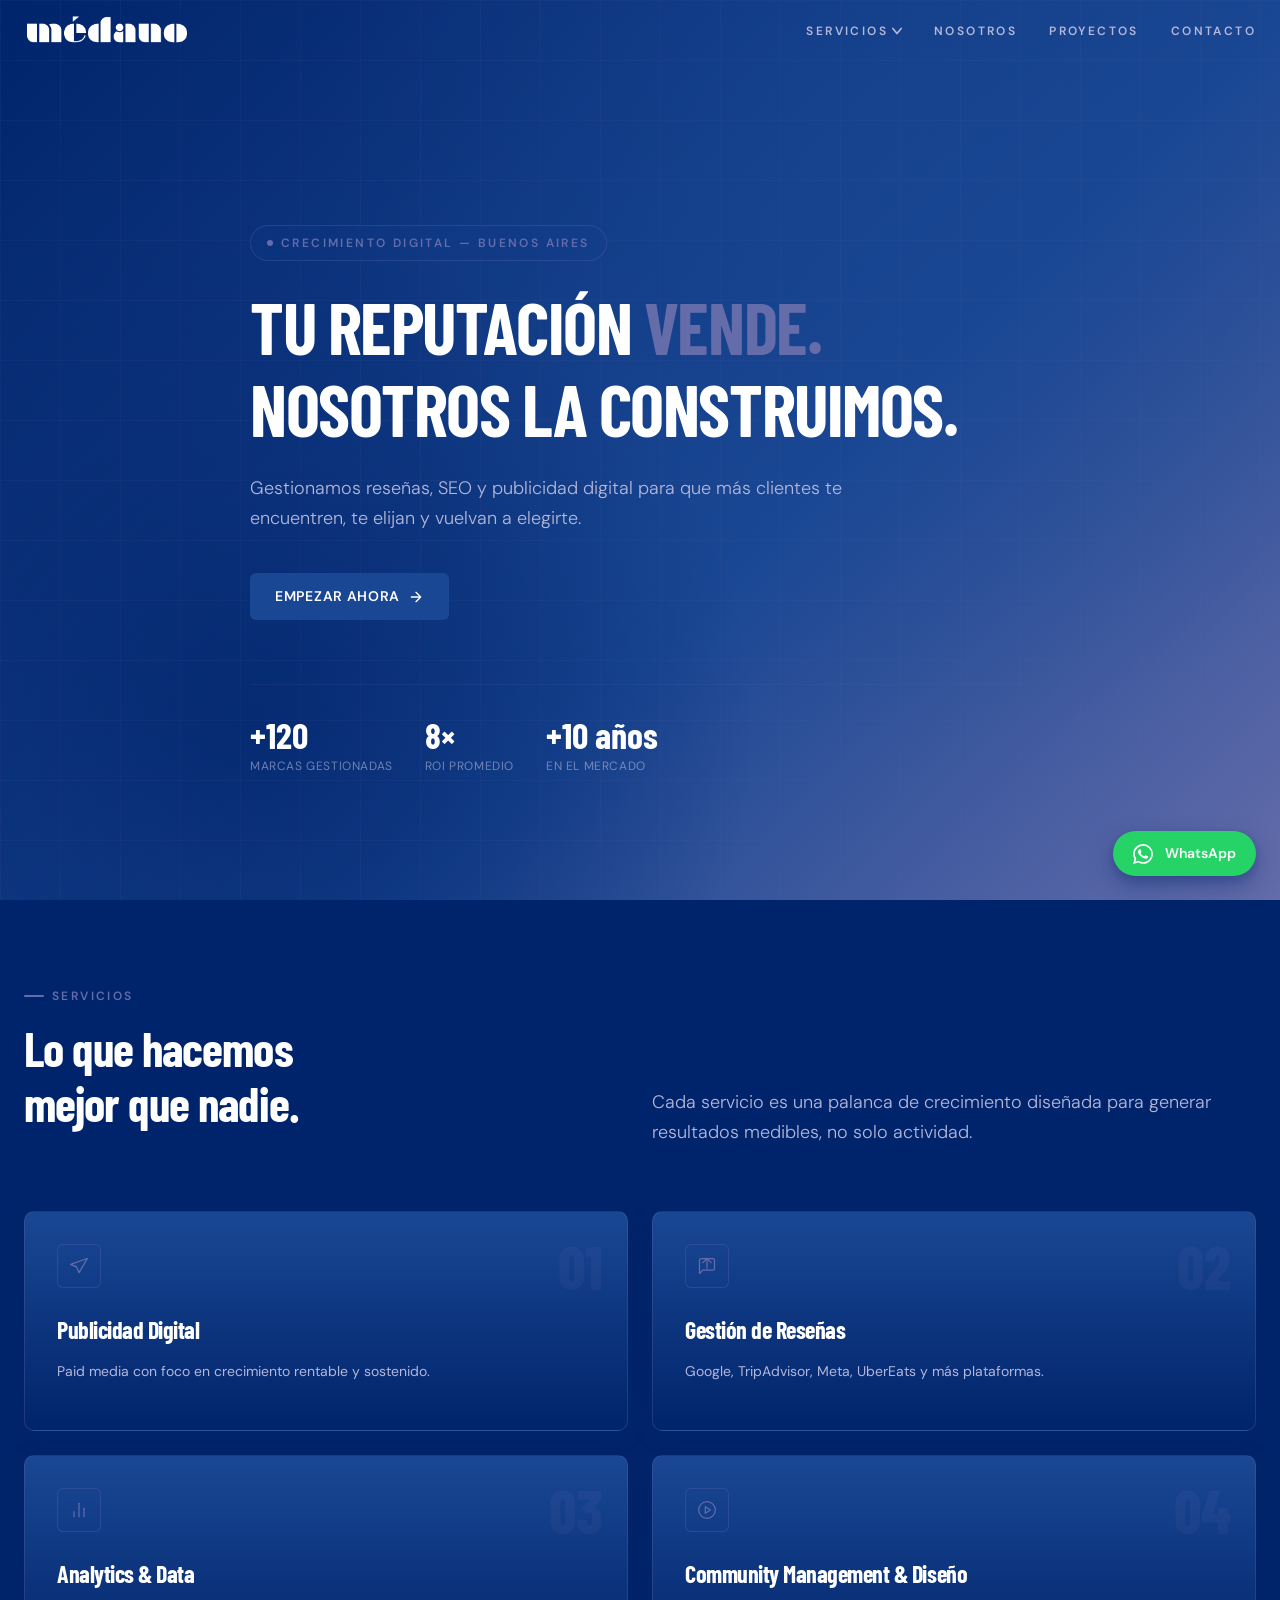
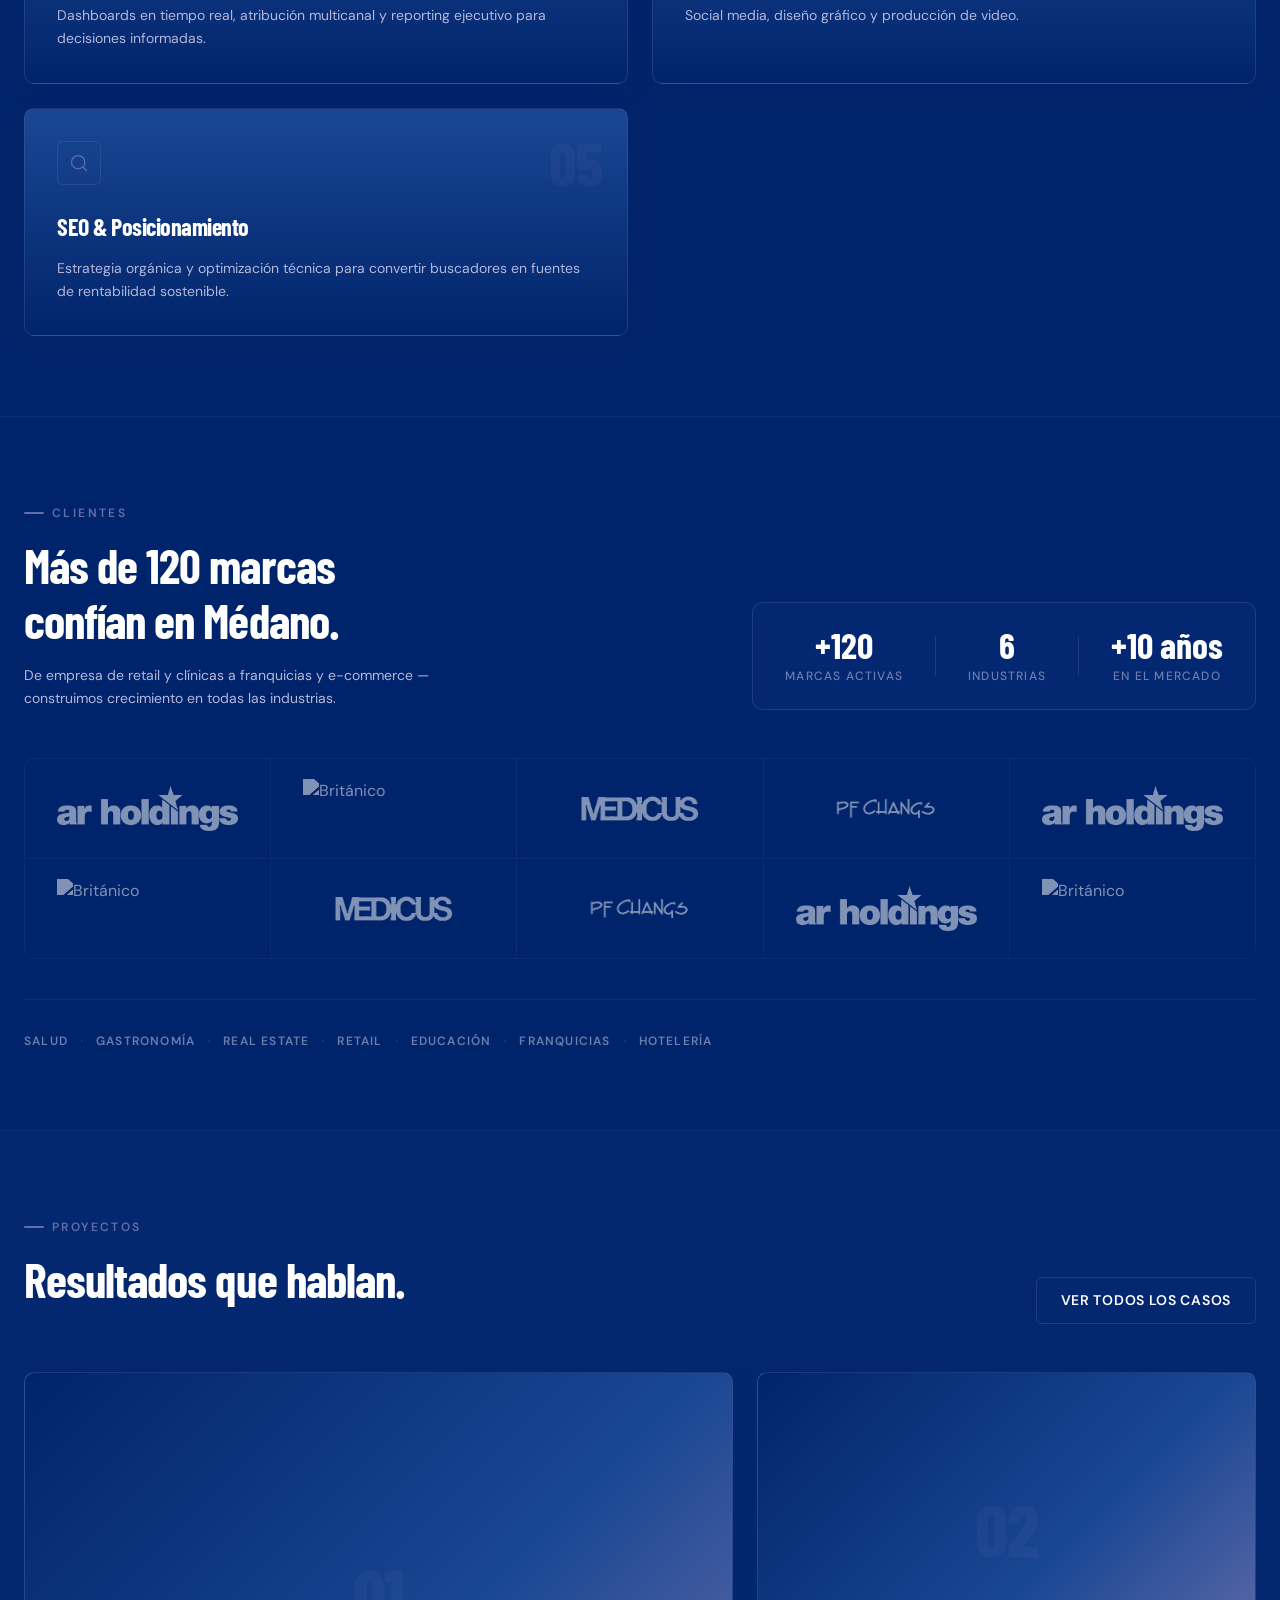
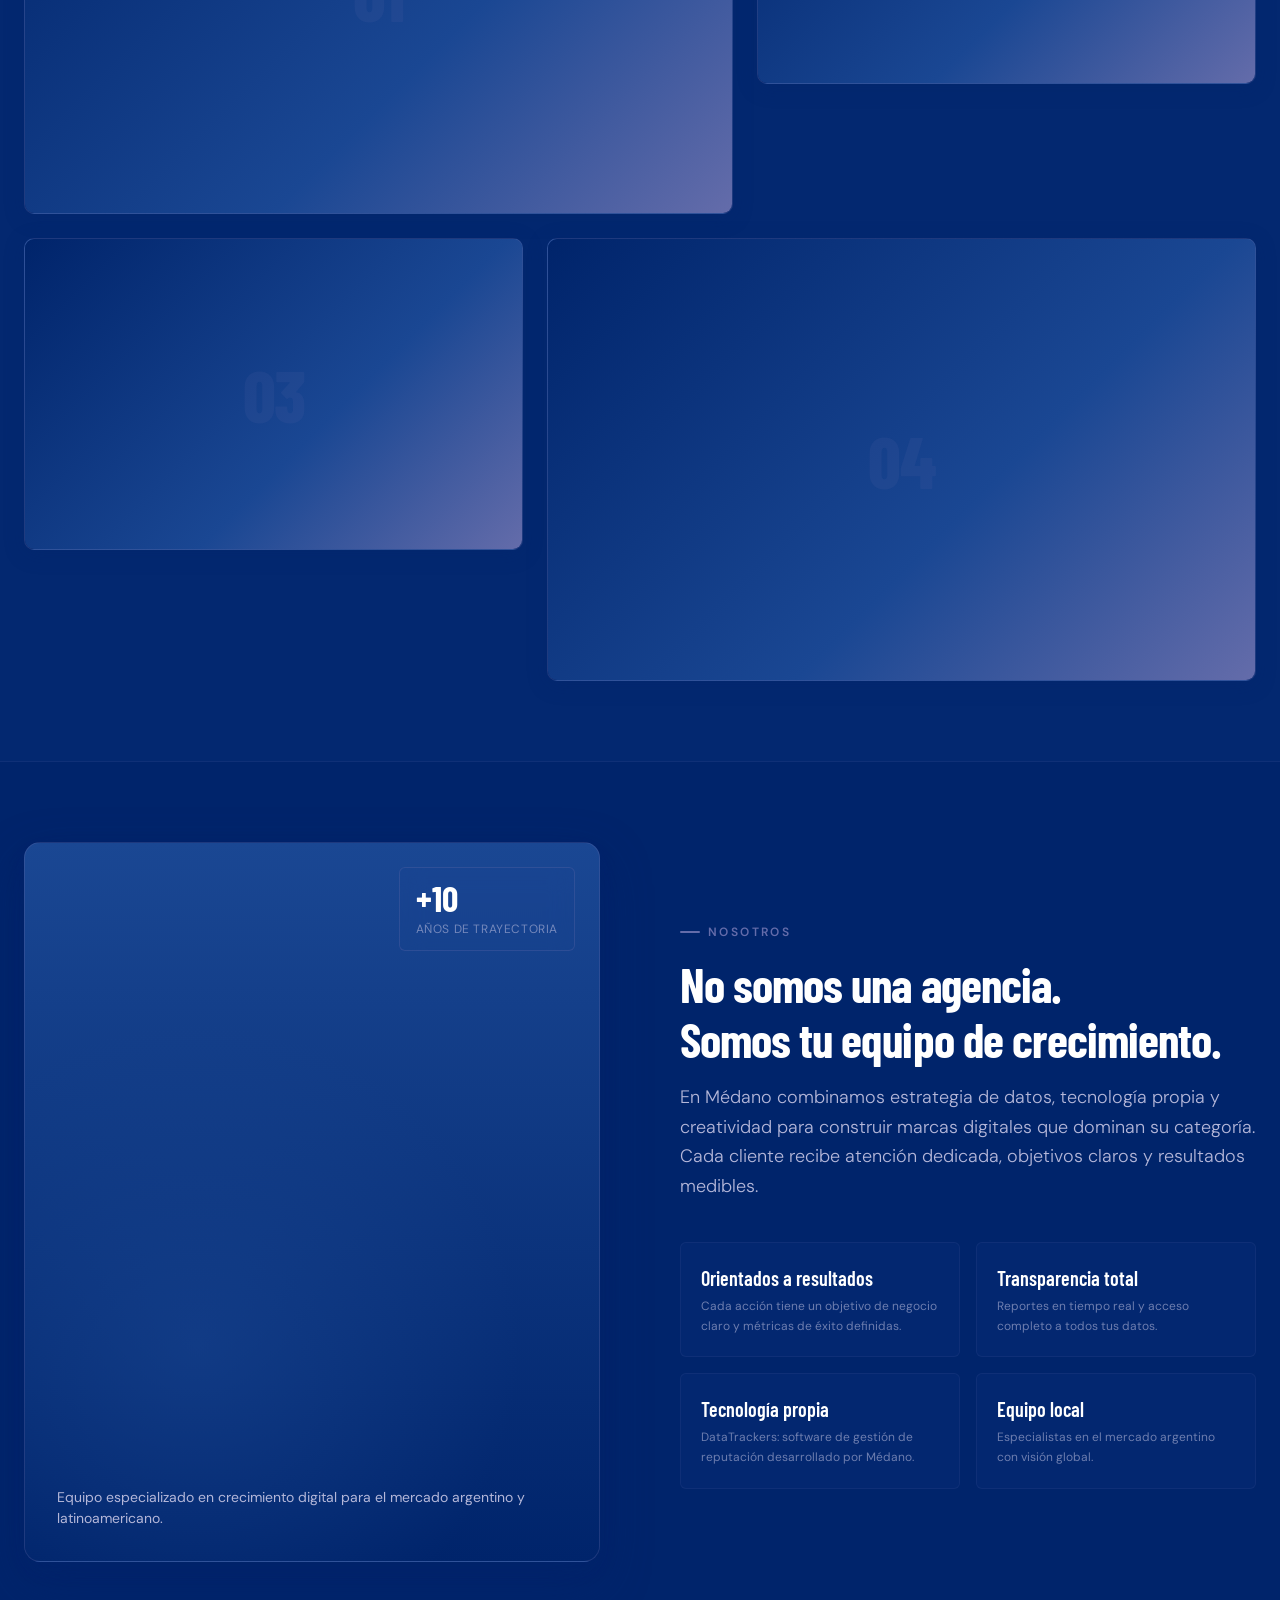
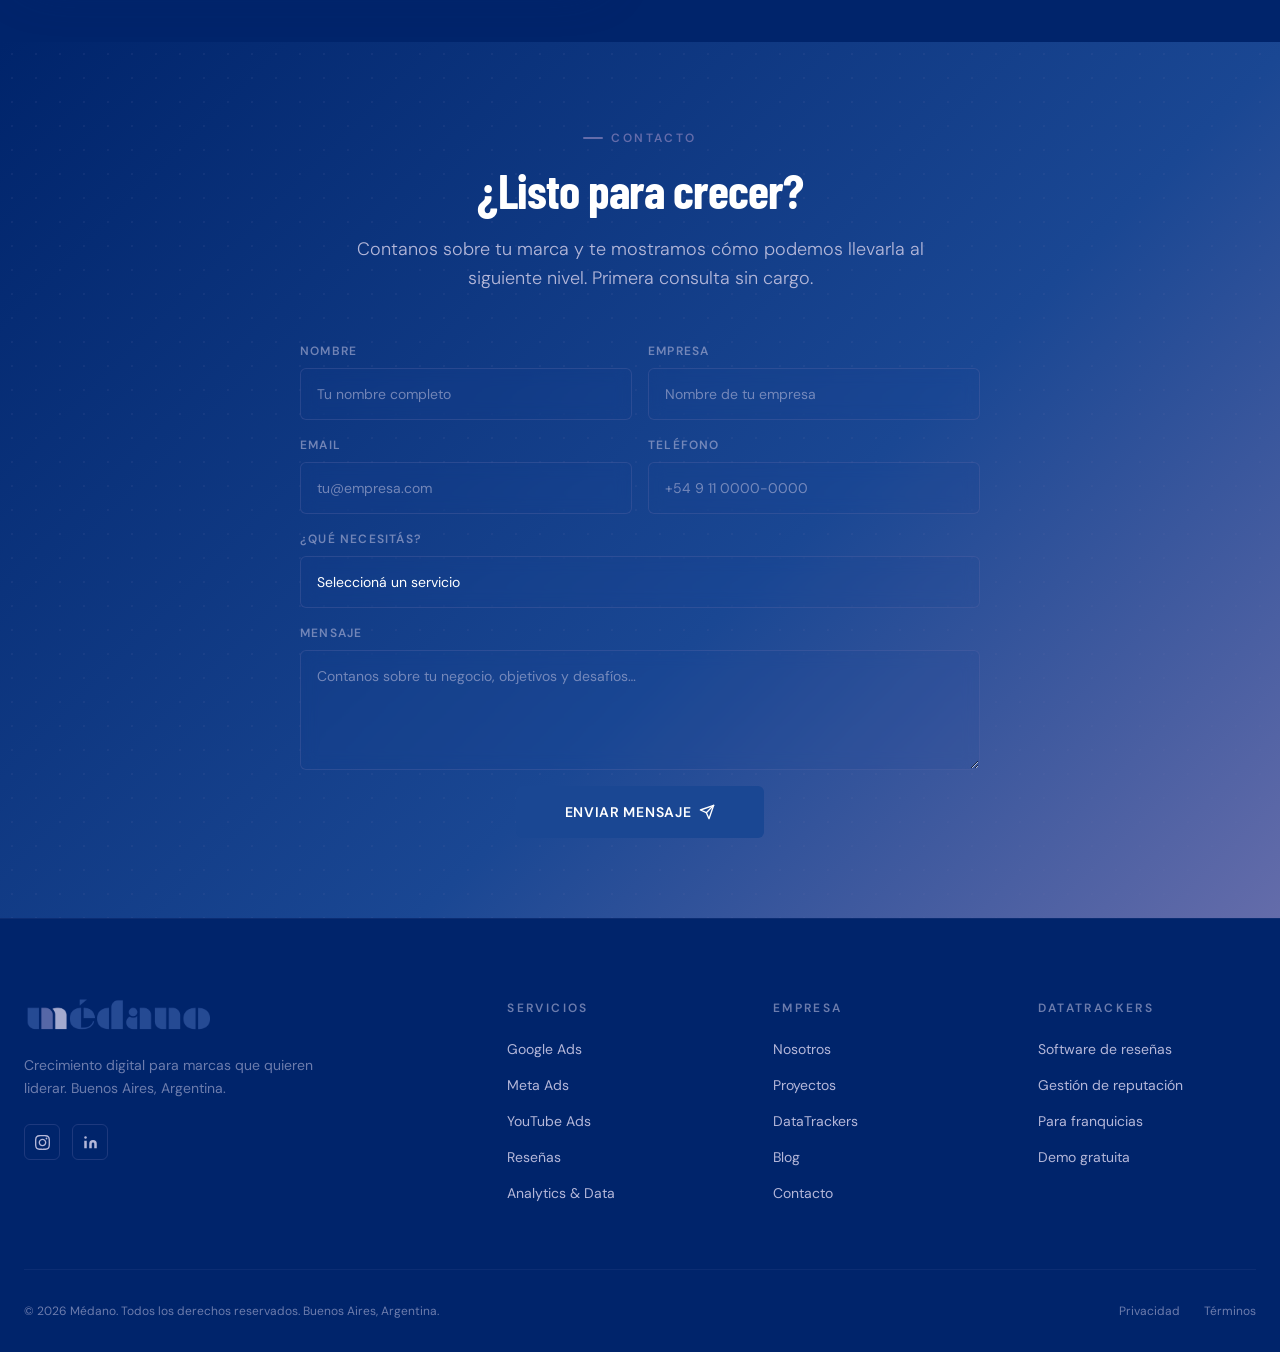
==== commit b99c833e: "Update HTML pages: minor fixes across site Co-Authored-By: Claude Opus 4.6 <noreply@anthropic.com>" ====
--- a/index.html
+++ b/index.html
@@ -118,7 +118,7 @@
               Empezar ahora
               <svg aria-hidden="true" xmlns="http://www.w3.org/2000/svg" width="16" height="16" viewBox="0 0 24 24" fill="none" stroke="currentColor" stroke-width="2" stroke-linecap="round" stroke-linejoin="round"><path d="M5 12h14M12 5l7 7-7 7"/></svg>
             </a>
-            <a href="#services" class="btn-outline">Ver servicios</a>
+            <!-- <a href="#services" class="btn-outline">Ver servicios</a> -->
           </div>
           <div class="hero-metrics" role="list" aria-label="Métricas destacadas">
             <div role="listitem">
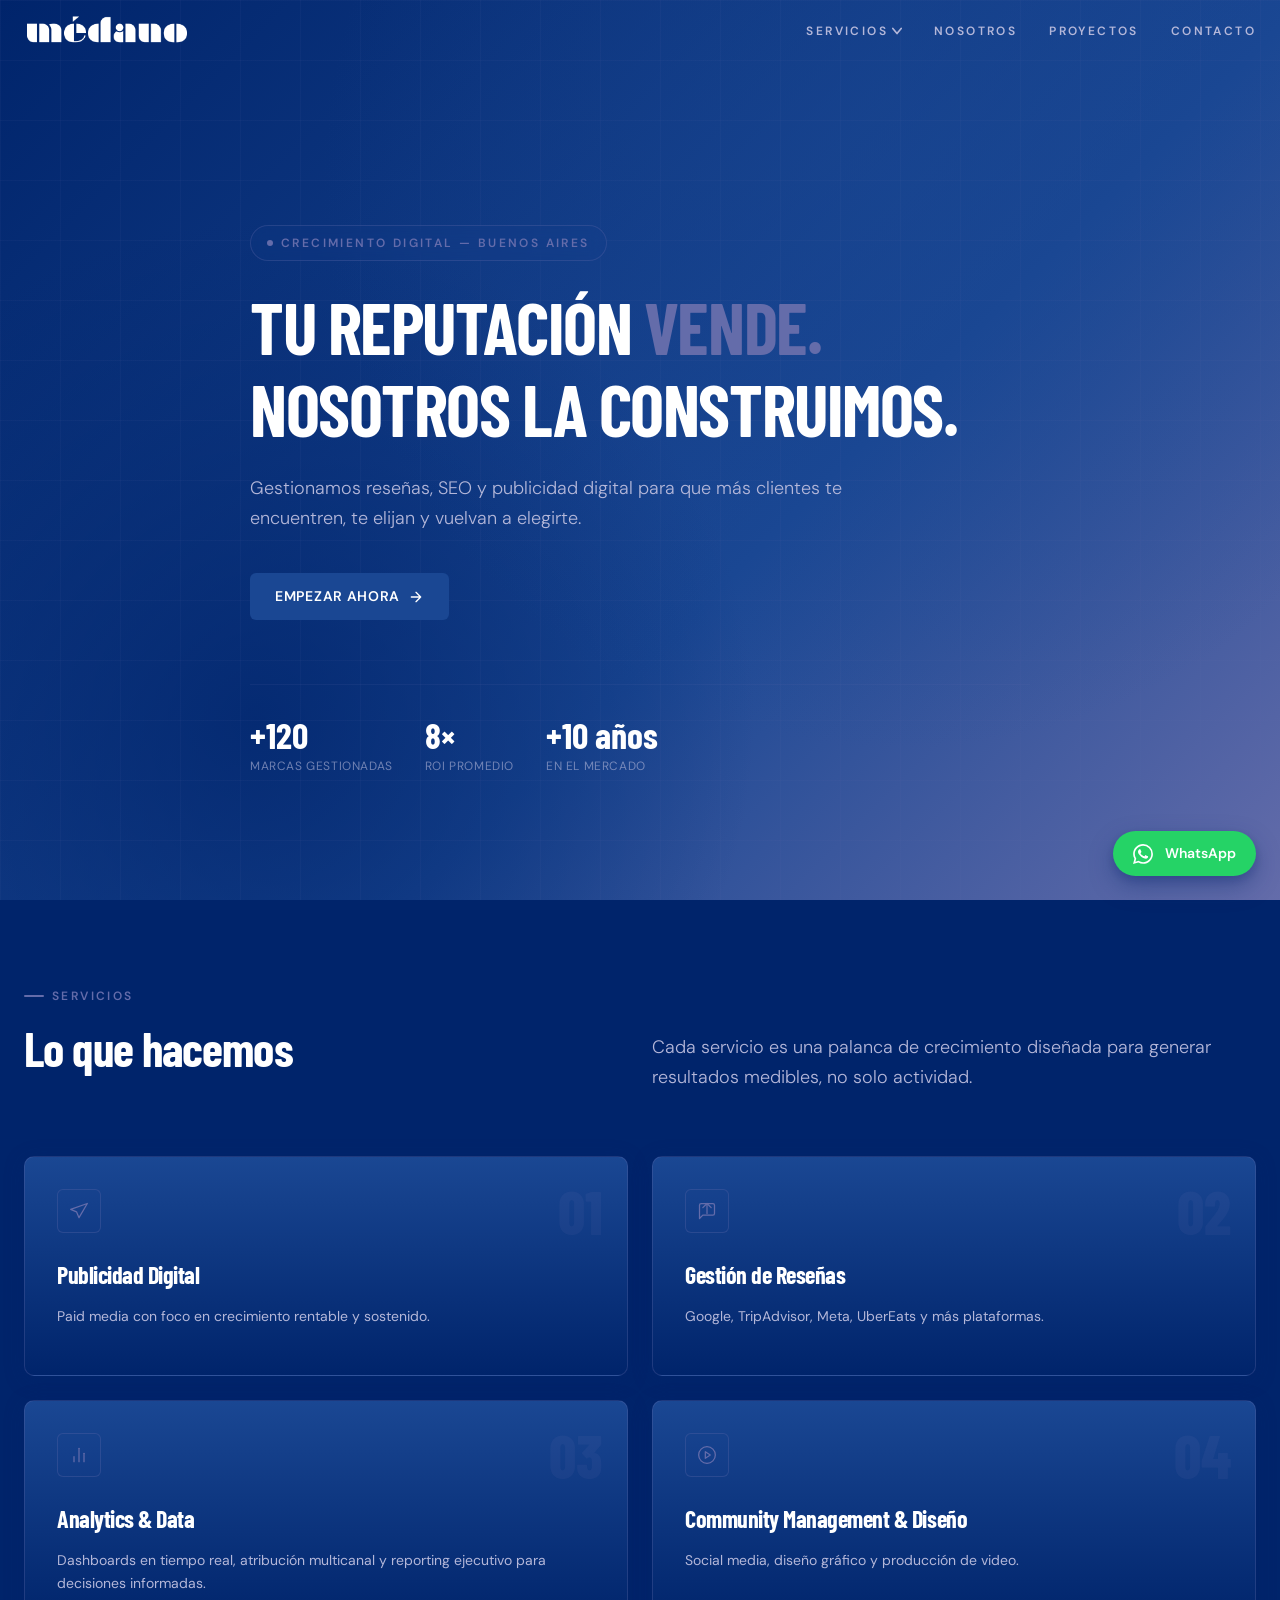
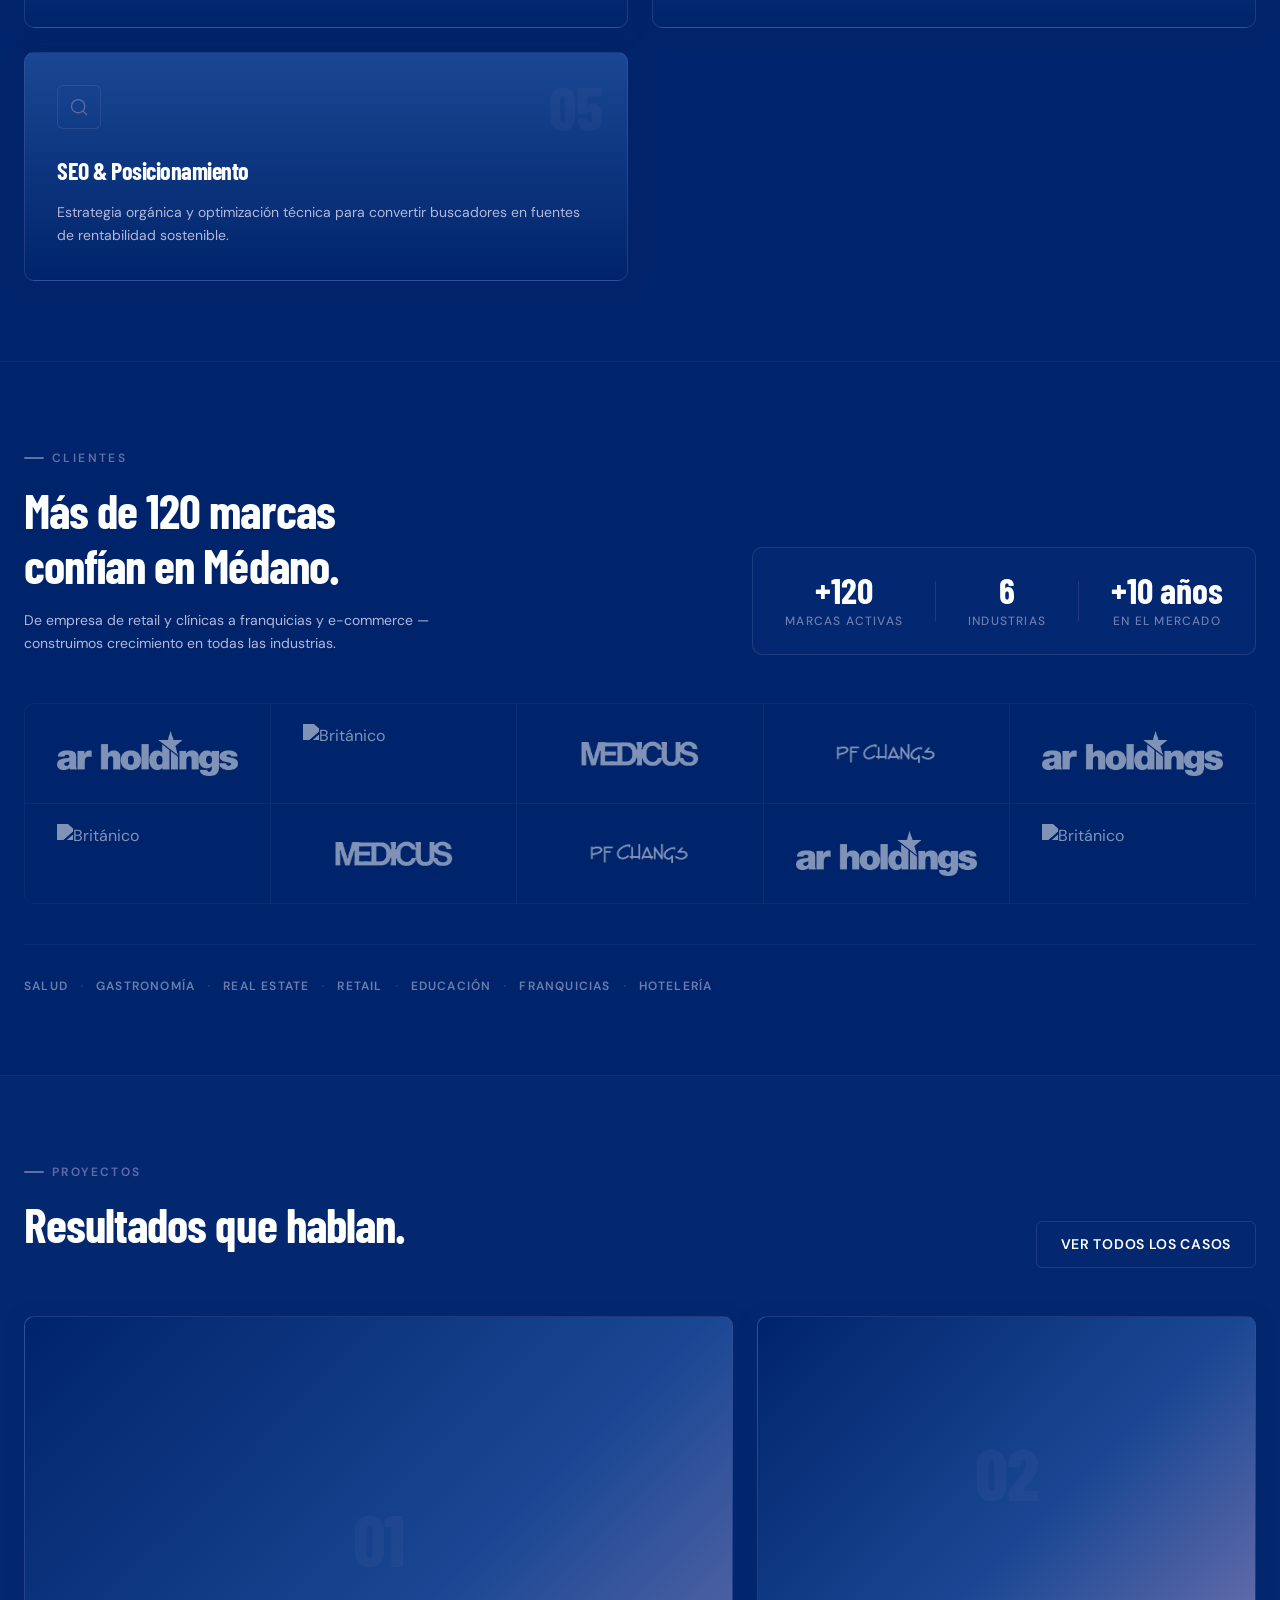
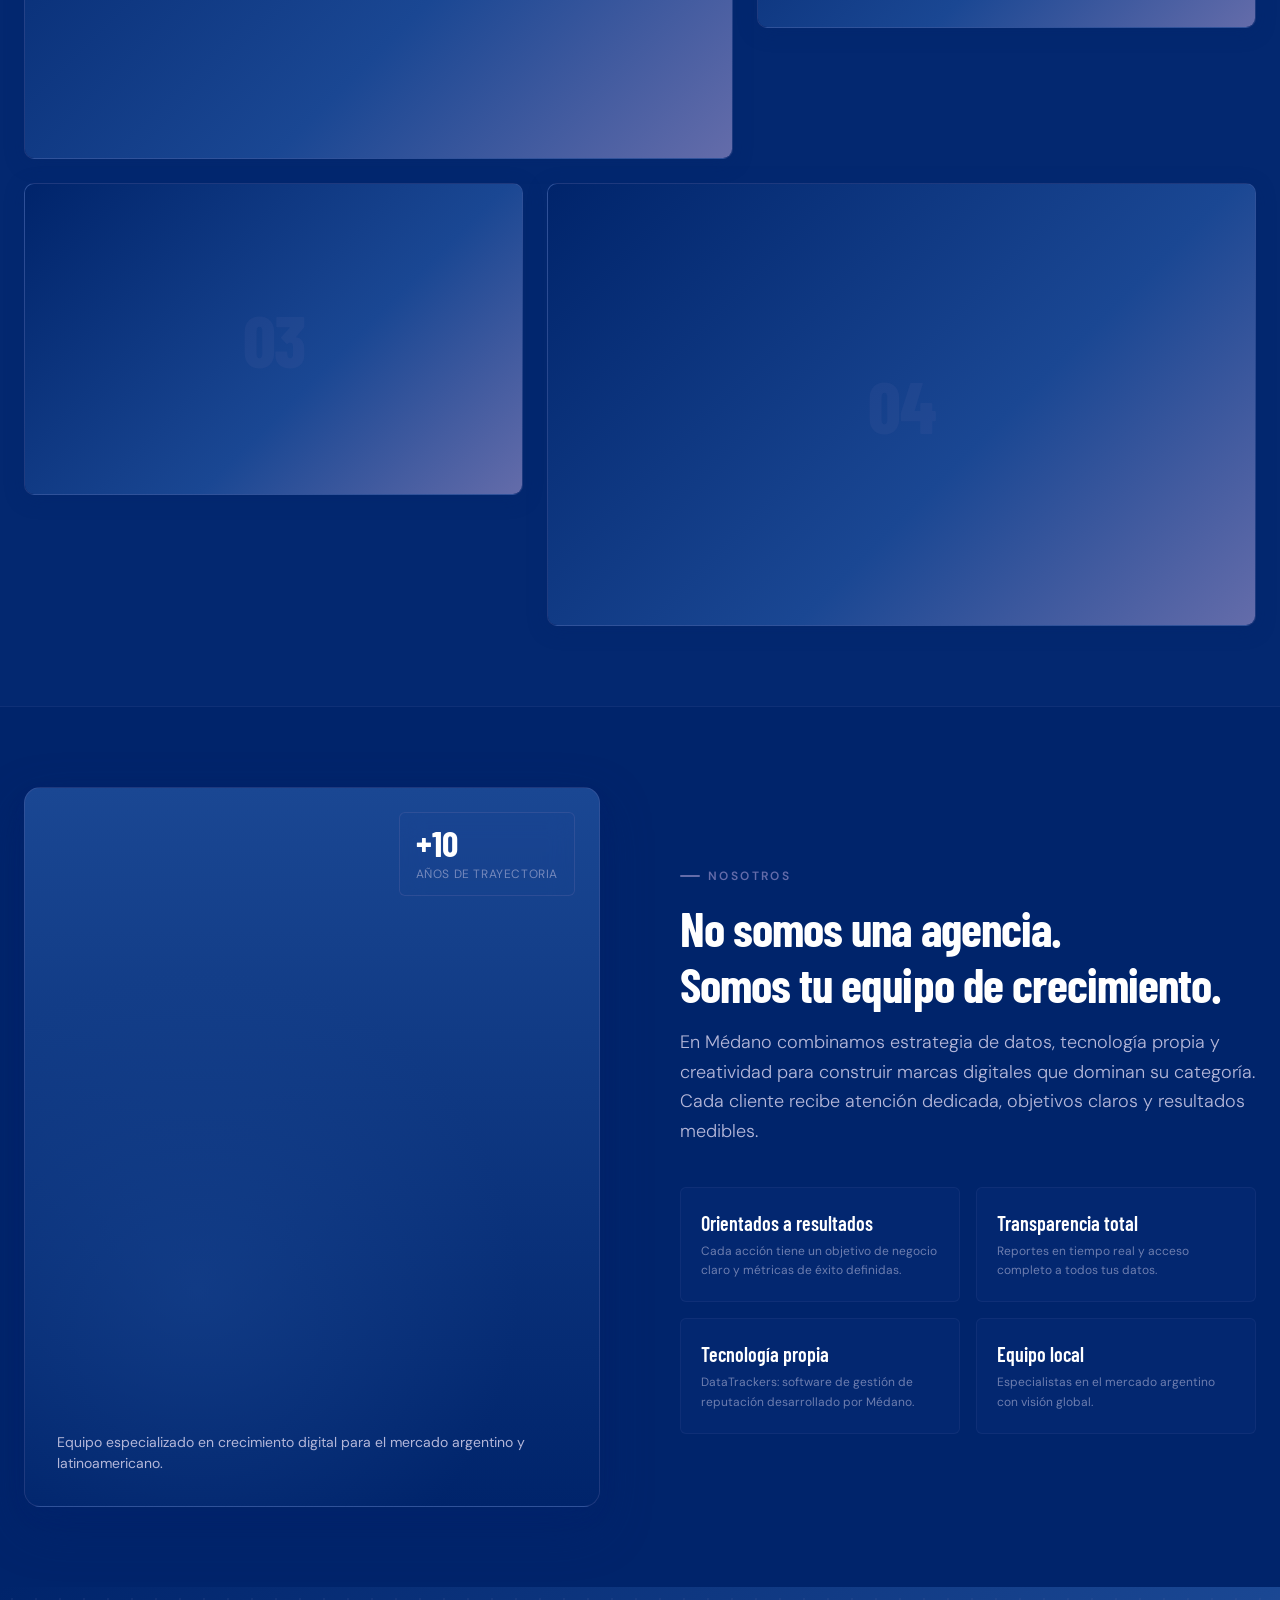
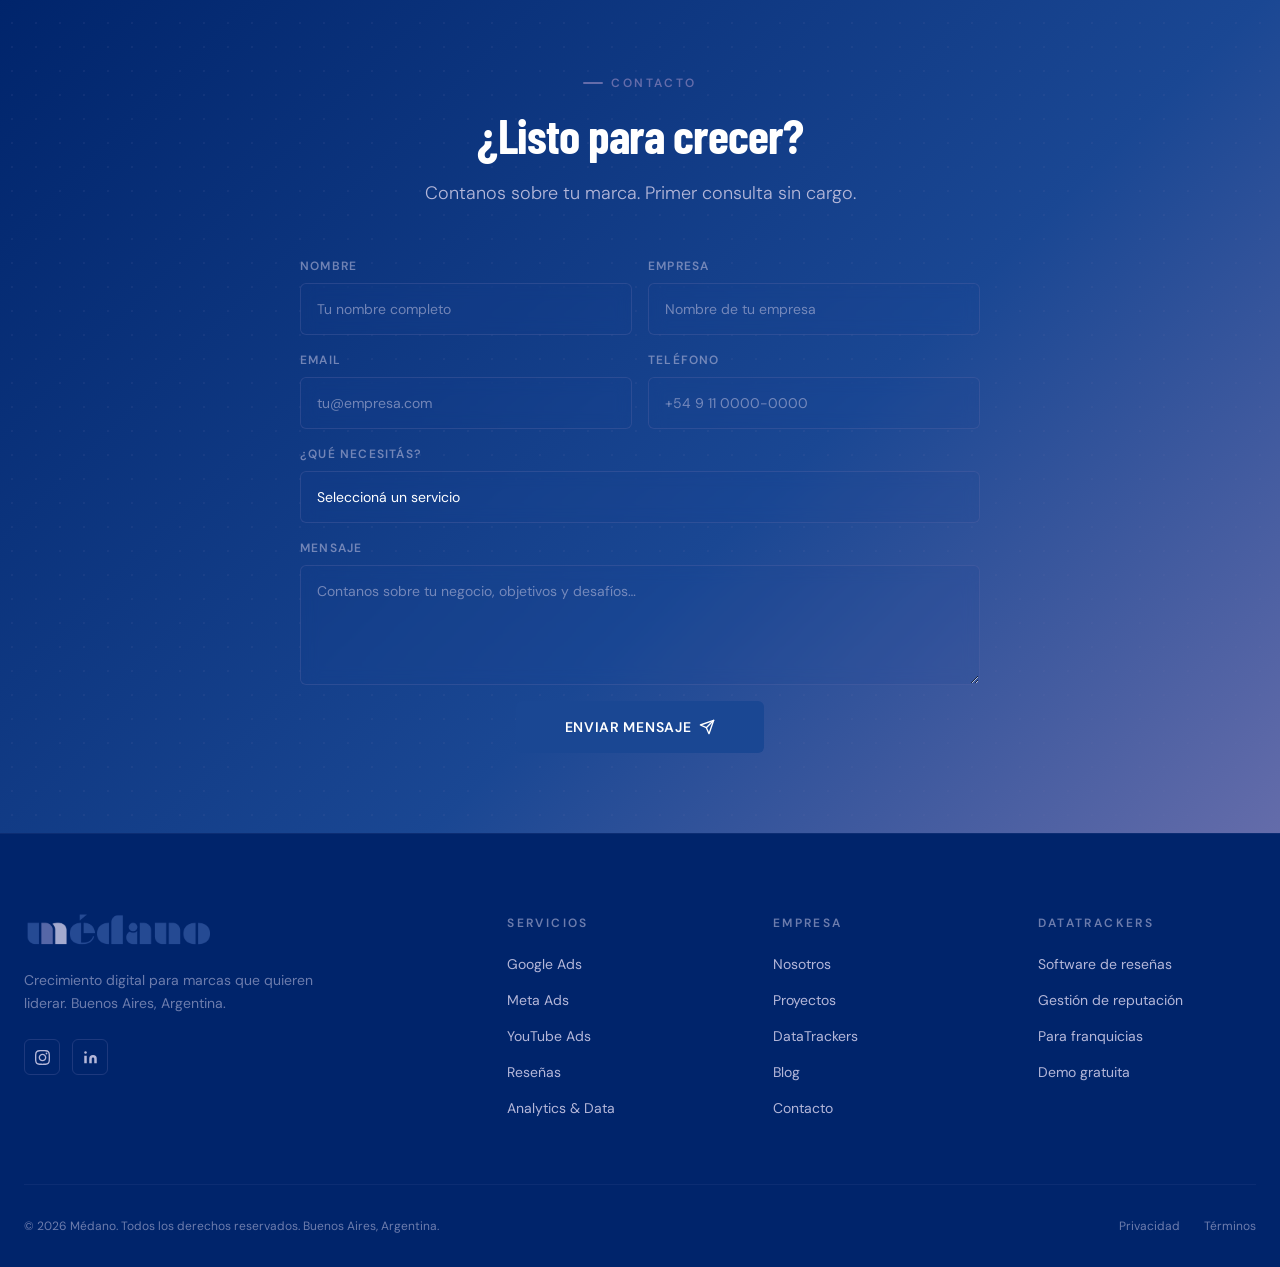
==== commit a90b2717: "Update index and resenas: fix hero class typo, simplify contact text Co-Authored-By: Claude Opus 4.6" ====
--- a/index.html
+++ b/index.html
@@ -145,7 +145,7 @@
           <div>
             <span class="section-label">Servicios</span>
             <h2 class="section-heading" id="services-heading">
-              Lo que hacemos<br>mejor que nadie.
+              Lo que hacemos<!-- <br>mejor que nadie. -->
             </h2>
           </div>
           <div class="services-header-right">
@@ -415,8 +415,7 @@
           <span class="section-label">Contacto</span>
           <h2 class="section-heading" id="contact-heading">¿Listo para crecer?</h2>
           <p class="section-subheading">
-            Contanos sobre tu marca y te mostramos cómo podemos
-            llevarla al siguiente nivel. Primera consulta sin cargo.
+            Contanos sobre tu marca. Primer consulta sin cargo.
           </p>
 
           <form id="contact-form" class="contact-form" novalidate>
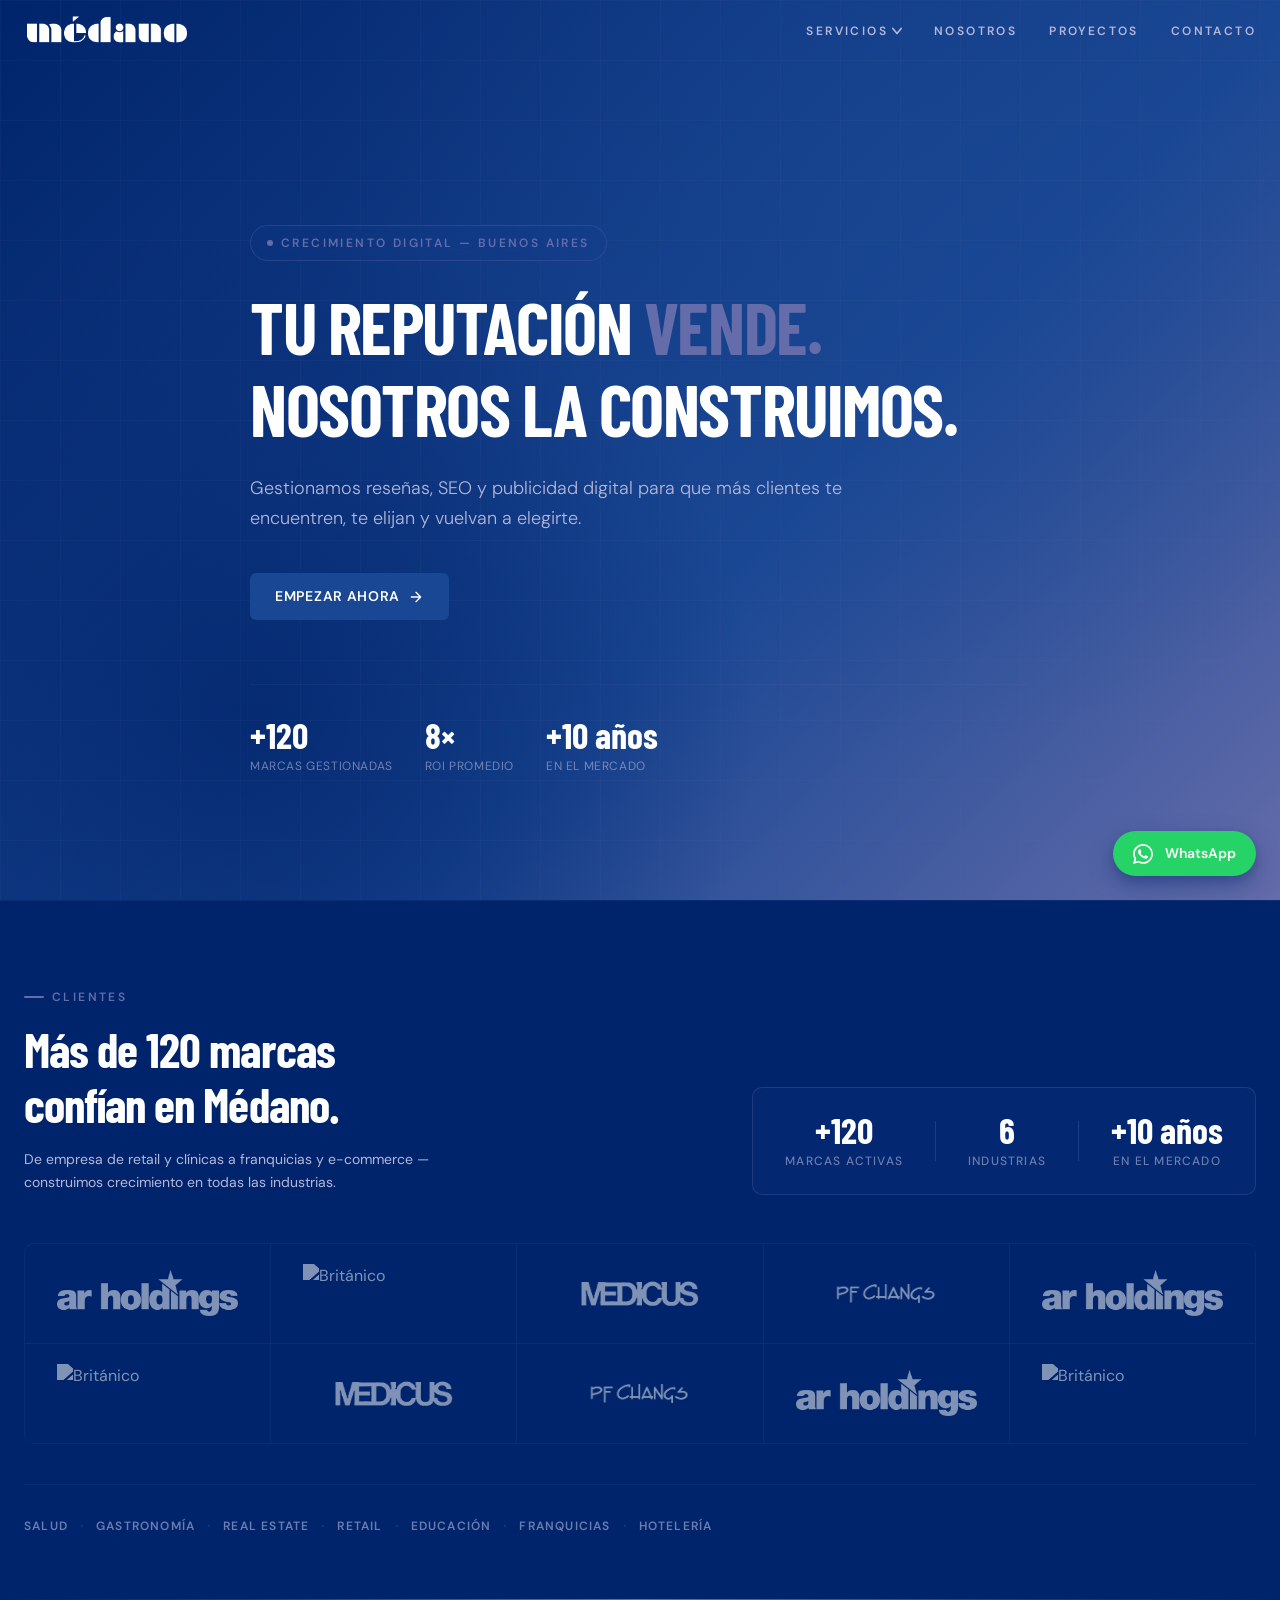
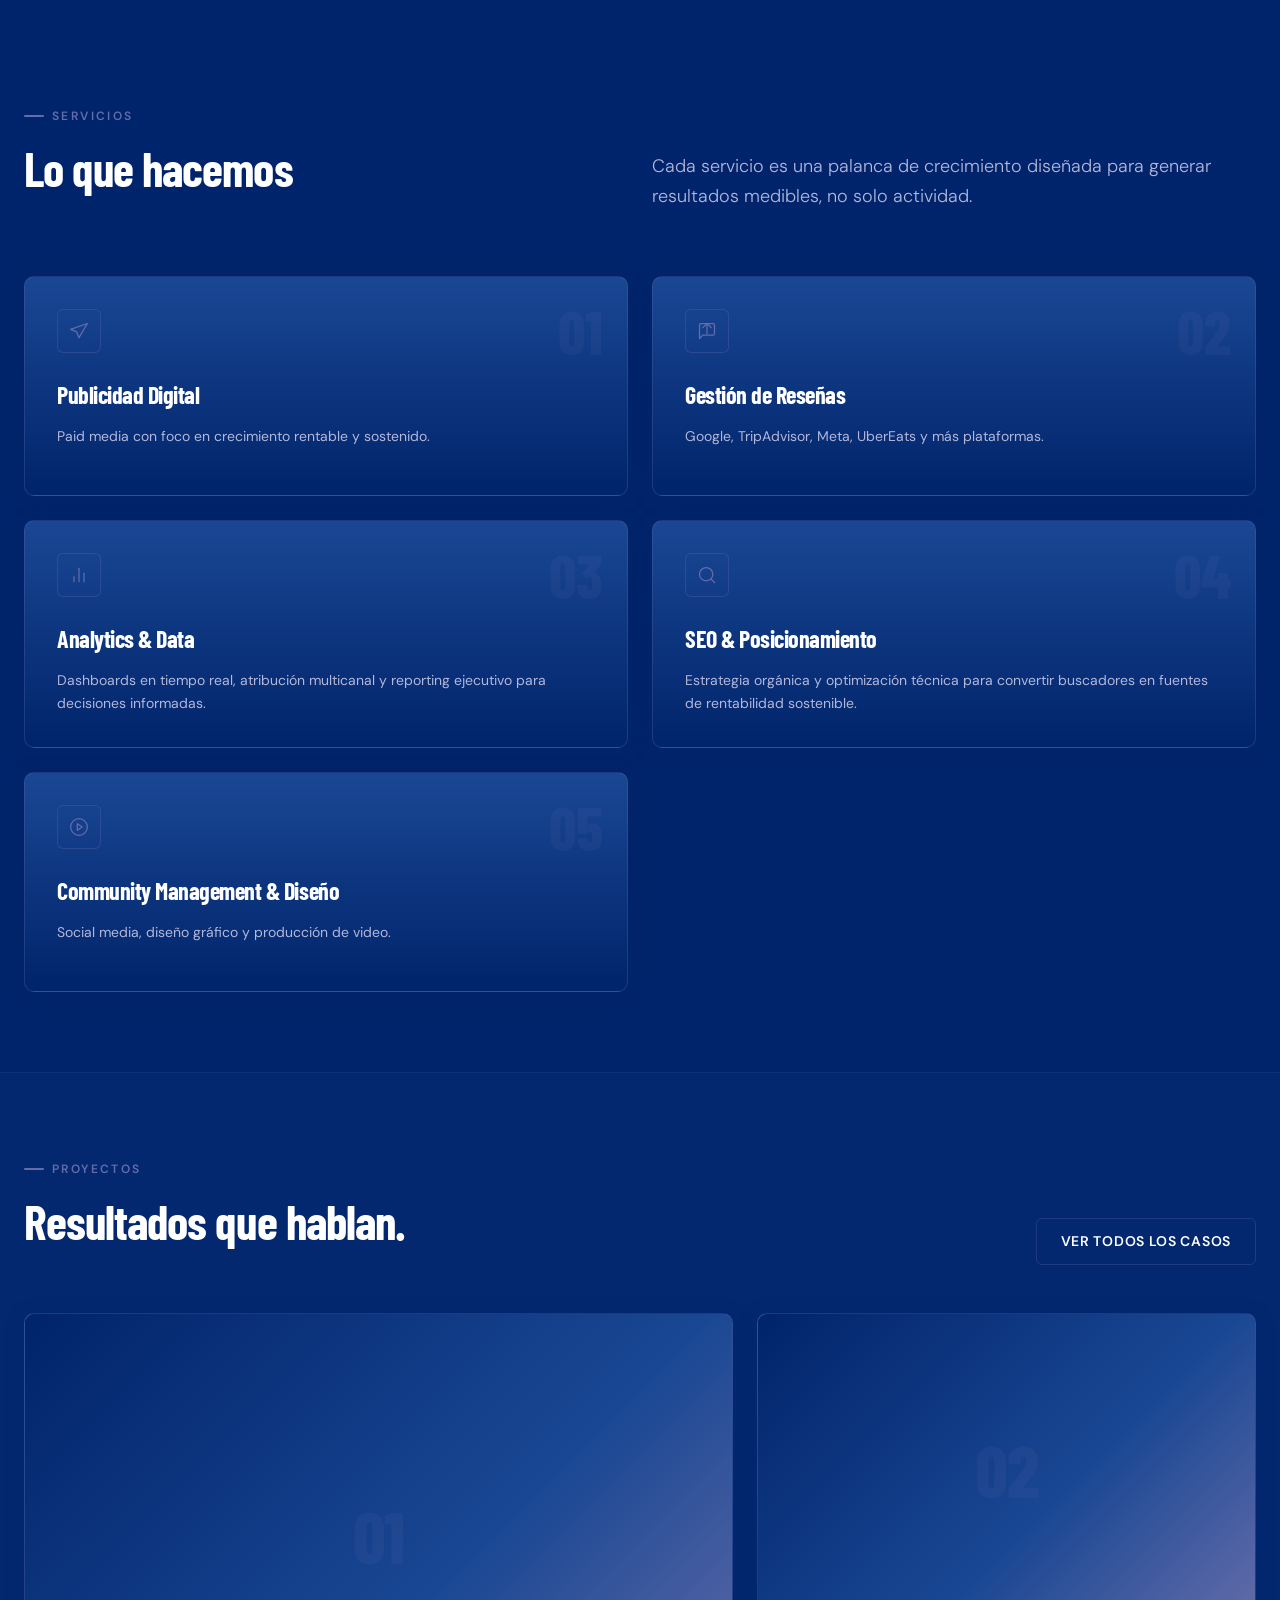
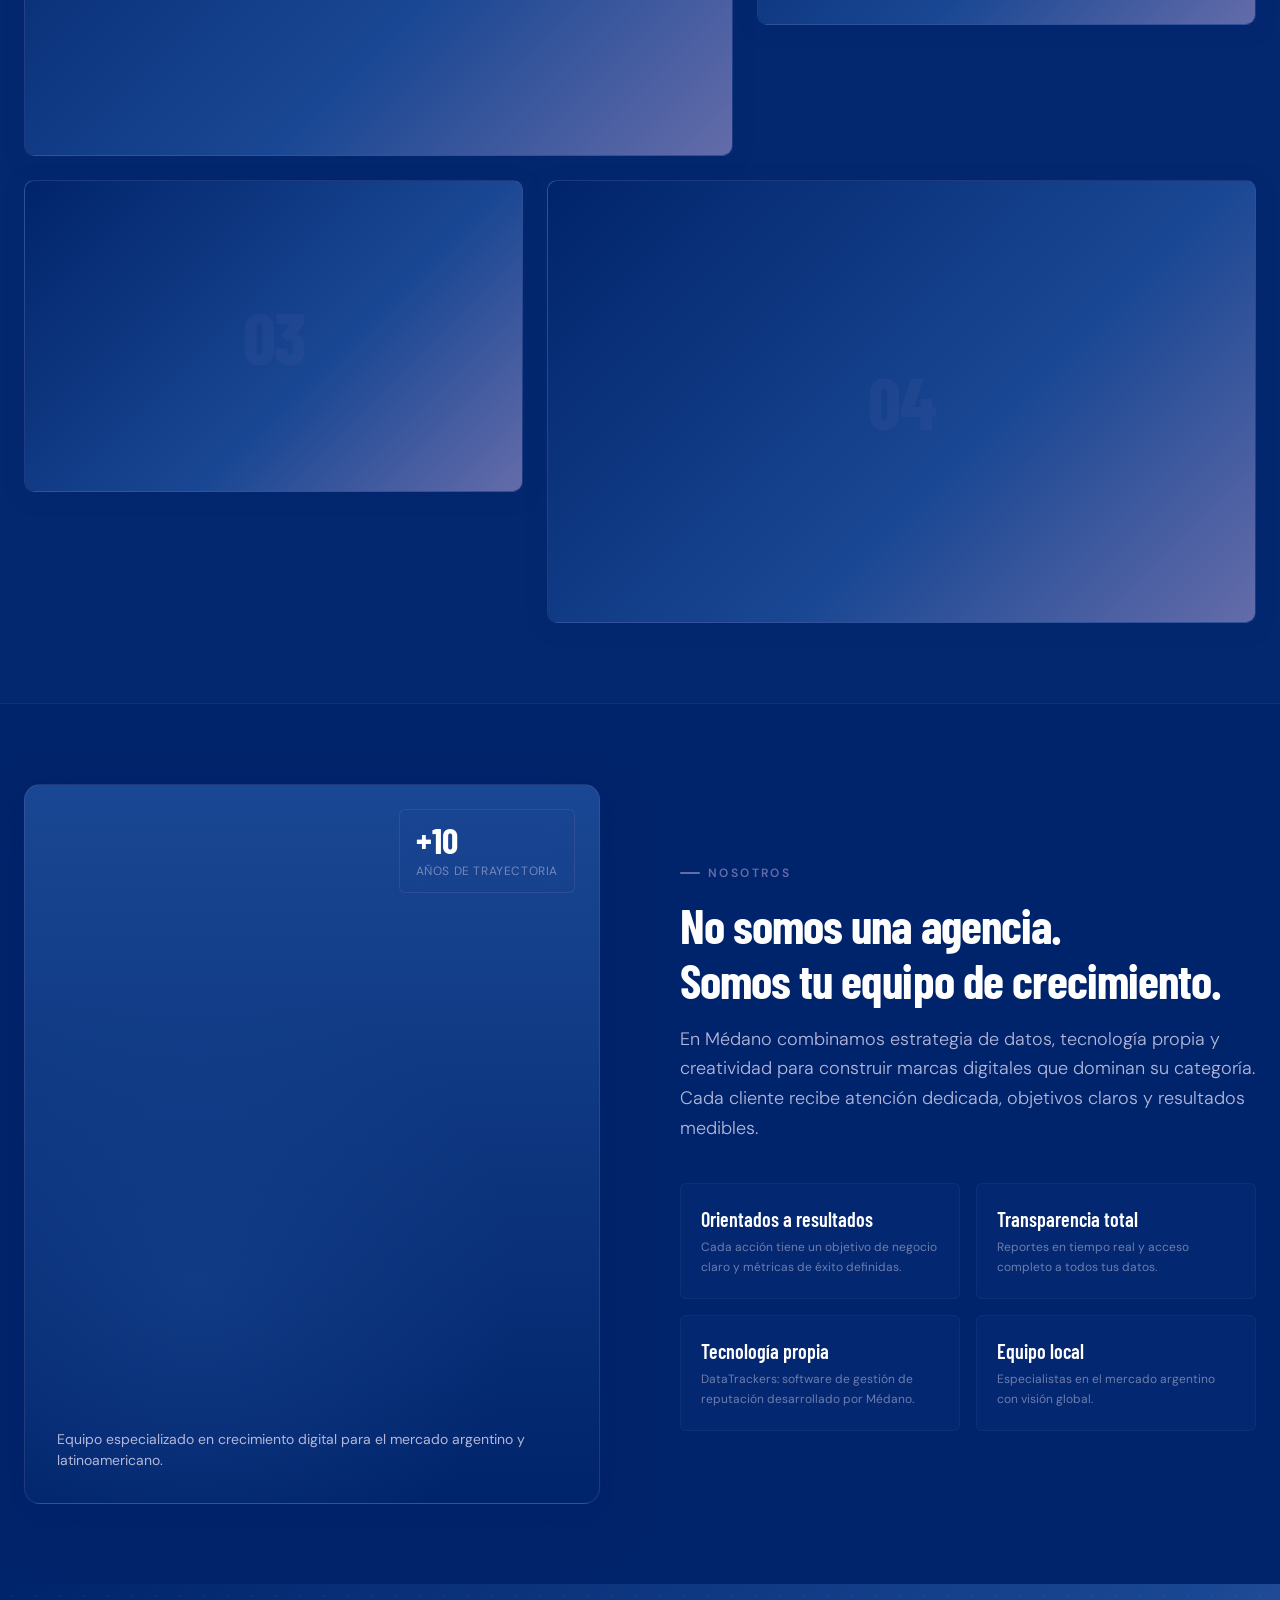
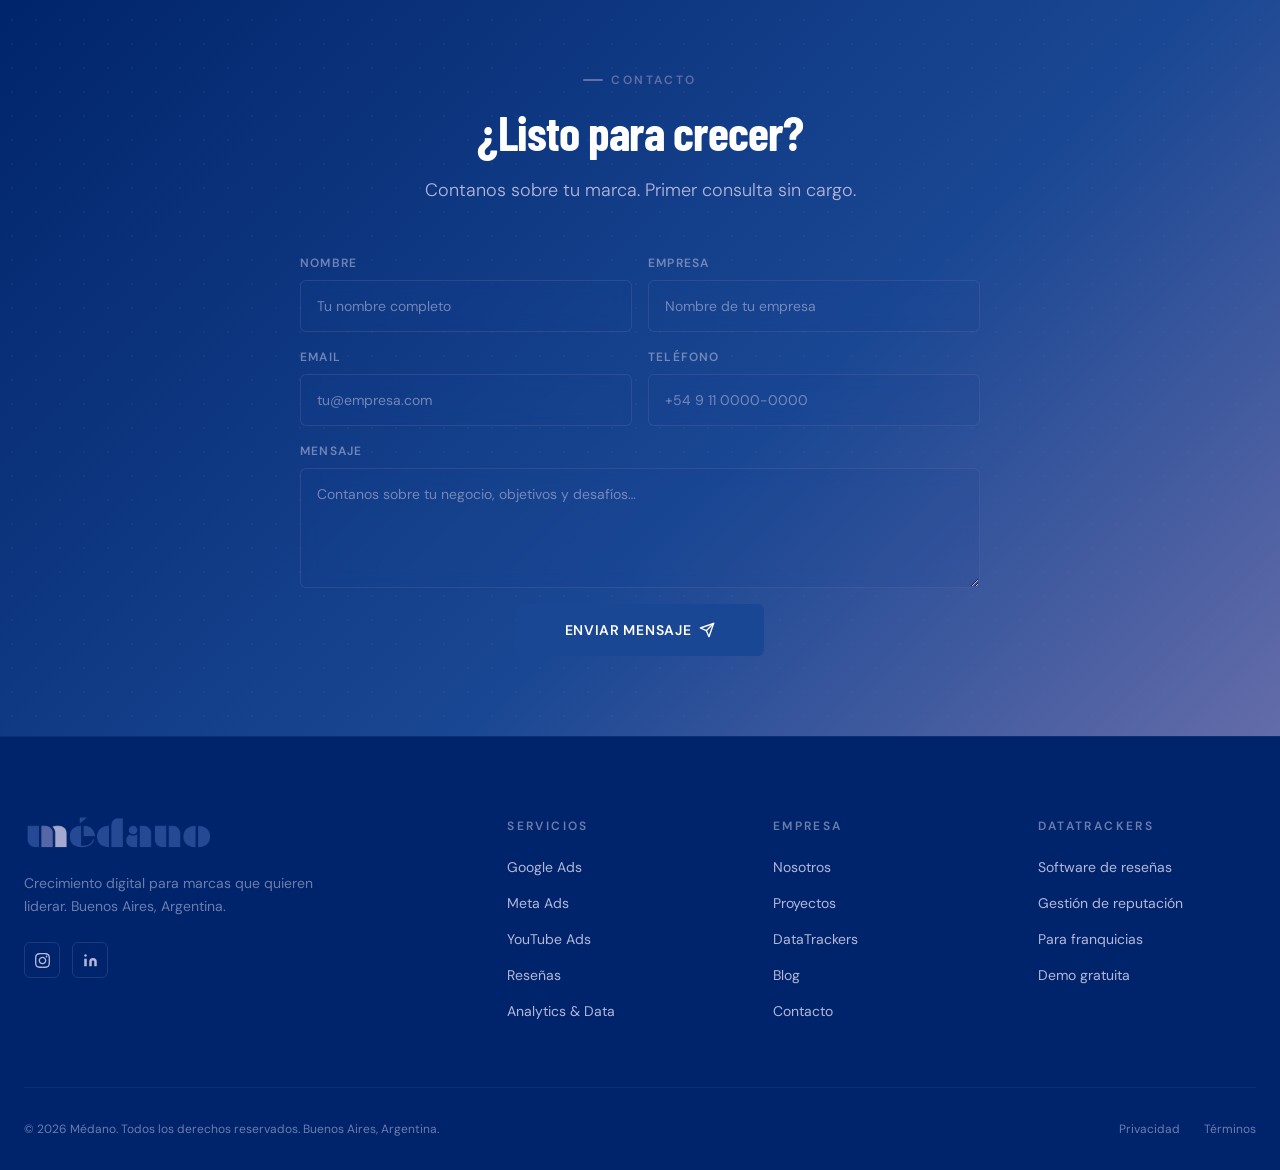
==== commit 49843697: "Update WhatsApp links in nosotros, refactor index and home styles Co-Authored-By: Claude Opus 4.6 <n" ====
--- a/index.html
+++ b/index.html
@@ -86,7 +86,7 @@
         <span class="nav-toggle-bar"></span>
         <span class="nav-toggle-bar"></span>
       </button>
-      <a href="https://wa.me/5491100000000" class="btn-primary nav-cta" target="_blank" rel="noopener">
+      <a href="https://wa.me/5491173616189" class="btn-primary nav-cta" target="_blank" rel="noopener">
         Hablar ahora
       </a>
     </div>
@@ -138,79 +138,7 @@
       </div>
     </section>
 
-    <!-- SERVICES -->
-    <section id="services" aria-labelledby="services-heading">
-      <div class="container">
-        <div class="services-header">
-          <div>
-            <span class="section-label">Servicios</span>
-            <h2 class="section-heading" id="services-heading">
-              Lo que hacemos<!-- <br>mejor que nadie. -->
-            </h2>
-          </div>
-          <div class="services-header-right">
-            <p class="section-subheading">
-              Cada servicio es una palanca de crecimiento diseñada
-              para generar resultados medibles, no solo actividad.
-            </p>
-          </div>
-        </div>
-
-        <div class="services-grid" role="list">
-
-          <article class="service-card animate-in" role="listitem">
-            <span class="service-number" aria-hidden="true">01</span>
-            <div class="service-icon" aria-hidden="true">
-              <!-- Paid media / megáfono + cursor -->
-              <svg viewBox="0 0 24 24"><path d="M22 3L2 10l7 3 3 7 10-17z"/></svg>
-            </div>
-            <h3>Publicidad Digital</h3>
-            <p>Paid media con foco en crecimiento rentable y sostenido.</p>
-          </article>
-
-          <article class="service-card animate-in" role="listitem">
-            <span class="service-number" aria-hidden="true">02</span>
-            <div class="service-icon" aria-hidden="true">
-              <!-- Reseñas / estrella + burbuja -->
-              <svg viewBox="0 0 24 24"><path d="M21 15a2 2 0 0 1-2 2H7l-4 4V5a2 2 0 0 1 2-2h14a2 2 0 0 1 2 2z"/><polyline points="17 8 12 3 7 8"/><line x1="12" y1="3" x2="12" y2="15"/></svg>
-            </div>
-            <h3>Gestión de Reseñas</h3>
-            <p>Google, TripAdvisor, Meta, UberEats y más plataformas.</p>
-          </article>
-
-          <article class="service-card animate-in" role="listitem">
-            <span class="service-number" aria-hidden="true">03</span>
-            <div class="service-icon" aria-hidden="true">
-              <!-- Analytics / barras -->
-              <svg viewBox="0 0 24 24"><line x1="18" y1="20" x2="18" y2="10"/><line x1="12" y1="20" x2="12" y2="4"/><line x1="6" y1="20" x2="6" y2="14"/></svg>
-            </div>
-            <h3>Analytics & Data</h3>
-            <p>Dashboards en tiempo real, atribución multicanal y reporting ejecutivo para decisiones informadas.</p>
-          </article>
-
-          <article class="service-card animate-in" role="listitem">
-            <span class="service-number" aria-hidden="true">04</span>
-            <div class="service-icon" aria-hidden="true">
-              <!-- Community + diseño / play + pincel -->
-              <svg viewBox="0 0 24 24"><circle cx="12" cy="12" r="10"/><polygon points="10 8 16 12 10 16 10 8"/></svg>
-            </div>
-            <h3>Community Management & Diseño</h3>
-            <p>Social media, diseño gráfico y producción de video.</p>
-          </article>
-
-          <article class="service-card animate-in" role="listitem">
-            <span class="service-number" aria-hidden="true">05</span>
-            <div class="service-icon" aria-hidden="true">
-              <!-- SEO / lupa + gráfico -->
-              <svg viewBox="0 0 24 24"><circle cx="11" cy="11" r="8"/><path d="m21 21-4.35-4.35"/></svg>
-            </div>
-            <h3>SEO & Posicionamiento</h3>
-            <p>Estrategia orgánica y optimización técnica para convertir buscadores en fuentes de rentabilidad sostenible.</p>
-          </article>
-
-        </div>
-      </div>
-    </section>
+
 
     <!-- CLIENTS -->
     <section id="clients" aria-labelledby="clients-heading">
@@ -302,7 +230,83 @@
         </div>
 
       </div>
-
+      <div class="clients-section-divider" aria-hidden="true"></div>
+
+    </section>
+
+    <!-- SERVICES -->
+    <section id="services" aria-labelledby="services-heading">
+      <div class="container">
+        <div class="services-header">
+          <div>
+            <span class="section-label">Servicios</span>
+            <h2 class="section-heading" id="services-heading">
+              Lo que hacemos<!-- <br>mejor que nadie. -->
+            </h2>
+          </div>
+          <div class="services-header-right">
+            <p class="section-subheading">
+              Cada servicio es una palanca de crecimiento diseñada
+              para generar resultados medibles, no solo actividad.
+            </p>
+          </div>
+        </div>
+
+        <div class="services-grid" role="list">
+          <a href="publicidad-digital.html" class="service-card-link">
+            <article class="service-card animate-in" role="listitem">
+              <span class="service-number" aria-hidden="true">01</span>
+              <div class="service-icon" aria-hidden="true">
+                <!-- Paid media / megáfono + cursor -->
+                <svg viewBox="0 0 24 24"><path d="M22 3L2 10l7 3 3 7 10-17z"/></svg>
+              </div>
+              <h3>Publicidad Digital</h3>
+              <p>Paid media con foco en crecimiento rentable y sostenido.</p>
+            </article>
+          </a>
+          <a href="resenas.html" class="service-card-link">
+          <article class="service-card animate-in" role="listitem">
+            <span class="service-number" aria-hidden="true">02</span>
+            <div class="service-icon" aria-hidden="true">
+              <!-- Reseñas / estrella + burbuja -->
+              <svg viewBox="0 0 24 24"><path d="M21 15a2 2 0 0 1-2 2H7l-4 4V5a2 2 0 0 1 2-2h14a2 2 0 0 1 2 2z"/><polyline points="17 8 12 3 7 8"/><line x1="12" y1="3" x2="12" y2="15"/></svg>
+            </div>
+            <h3>Gestión de Reseñas</h3>
+            <p>Google, TripAdvisor, Meta, UberEats y más plataformas.</p>
+          </article>
+          </a>
+          <article class="service-card animate-in" role="listitem">
+            <span class="service-number" aria-hidden="true">03</span>
+            <div class="service-icon" aria-hidden="true">
+              <!-- Analytics / barras -->
+              <svg viewBox="0 0 24 24"><line x1="18" y1="20" x2="18" y2="10"/><line x1="12" y1="20" x2="12" y2="4"/><line x1="6" y1="20" x2="6" y2="14"/></svg>
+            </div>
+            <h3>Analytics & Data</h3>
+            <p>Dashboards en tiempo real, atribución multicanal y reporting ejecutivo para decisiones informadas.</p>
+          </article>
+          <article class="service-card animate-in" role="listitem">
+            <span class="service-number" aria-hidden="true">04</span>
+            <div class="service-icon" aria-hidden="true">
+              <!-- SEO / lupa + gráfico -->
+              <svg viewBox="0 0 24 24"><circle cx="11" cy="11" r="8"/><path d="m21 21-4.35-4.35"/></svg>
+            </div>
+            <h3>SEO & Posicionamiento</h3>
+            <p>Estrategia orgánica y optimización técnica para convertir buscadores en fuentes de rentabilidad sostenible.</p>
+          </article>
+          <article class="service-card animate-in" role="listitem">
+            <span class="service-number" aria-hidden="true">05</span>
+            <div class="service-icon" aria-hidden="true">
+              <!-- Community + diseño / play + pincel -->
+              <svg viewBox="0 0 24 24"><circle cx="12" cy="12" r="10"/><polygon points="10 8 16 12 10 16 10 8"/></svg>
+            </div>
+            <h3>Community Management & Diseño</h3>
+            <p>Social media, diseño gráfico y producción de video.</p>
+          </article>
+
+
+
+        </div>
+      </div>
     </section>
 
     <!-- PROJECTS -->
@@ -439,19 +443,7 @@
                 <input type="tel" id="telefono" name="telefono" placeholder="+54 9 11 0000-0000" autocomplete="tel">
               </div>
             </div>
-            <div class="form-group">
-              <label for="servicio">¿Qué necesitás?</label>
-              <select id="servicio" name="servicio">
-                <option value="" disabled selected>Seleccioná un servicio</option>
-                <option>Google Ads</option>
-                <option>Meta Ads</option>
-                <option>Reputación Digital</option>
-                <option>Analytics & Data</option>
-                <option>Branding & Diseño</option>
-                <option>Community Management</option>
-                <option>Solución integral</option>
-              </select>
-            </div>
+            
             <div class="form-group">
               <label for="mensaje">Mensaje</label>
               <textarea id="mensaje" name="mensaje" placeholder="Contanos sobre tu negocio, objetivos y desafíos…"></textarea>
@@ -532,7 +524,7 @@
   </footer>
 
   <!-- WHATSAPP CHIP -->
-  <a class="wa-chip" href="https://wa.me/5491100000000" target="_blank" rel="noopener" aria-label="Contactar por WhatsApp">
+  <a class="wa-chip" href="https://wa.me/5491173616189" target="_blank" rel="noopener" aria-label="Contactar por WhatsApp">
     <svg aria-hidden="true" viewBox="0 0 24 24" xmlns="http://www.w3.org/2000/svg"><path d="M17.472 14.382c-.297-.149-1.758-.867-2.03-.967-.273-.099-.471-.148-.67.15-.197.297-.767.966-.94 1.164-.173.199-.347.223-.644.075-.297-.15-1.255-.463-2.39-1.475-.883-.788-1.48-1.761-1.653-2.059-.173-.297-.018-.458.13-.606.134-.133.298-.347.446-.52.149-.174.198-.298.298-.497.099-.198.05-.371-.025-.52-.075-.149-.669-1.612-.916-2.207-.242-.579-.487-.5-.669-.51-.173-.008-.371-.01-.57-.01-.198 0-.52.074-.792.372-.272.297-1.04 1.016-1.04 2.479 0 1.462 1.065 2.875 1.213 3.074.149.198 2.096 3.2 5.077 4.487.709.306 1.262.489 1.694.625.712.227 1.36.195 1.871.118.571-.085 1.758-.719 2.006-1.413.248-.694.248-1.289.173-1.413-.074-.124-.272-.198-.57-.347m-5.421 7.403h-.004a9.87 9.87 0 0 1-5.031-1.378l-.361-.214-3.741.982.998-3.648-.235-.374a9.86 9.86 0 0 1-1.51-5.26c.001-5.45 4.436-9.884 9.888-9.884 2.64 0 5.122 1.03 6.988 2.898a9.825 9.825 0 0 1 2.893 6.994c-.003 5.45-4.437 9.884-9.885 9.884m8.413-18.297A11.815 11.815 0 0 0 12.05 0C5.495 0 .16 5.335.157 11.892c0 2.096.547 4.142 1.588 5.945L.057 24l6.305-1.654a11.882 11.882 0 0 0 5.683 1.448h.005c6.554 0 11.89-5.335 11.893-11.893a11.821 11.821 0 0 0-3.48-8.413z"/></svg>
     WhatsApp
   </a>
--- a/css/global.css
+++ b/css/global.css
@@ -636,8 +636,7 @@
   height: 40px;
   padding: var(--space-2);
   background: none;
-  border: var(--border-width-default) solid var(--color-border-default);
-  border-radius: var(--radius-md);
+  border: none;  border-radius: var(--radius-md);
   cursor: pointer;
   position: relative;
   z-index: var(--z-modal);
@@ -860,11 +859,26 @@
 
 /* ── RESPONSIVE — Mobile (768px) ──────────────────────────── */
 @media (max-width: 768px) {
-  :root {
-    --section-padding-y: var(--section-padding-y-sm);
+:root {
+    --section-padding-y:   var(--section-padding-y-sm);
     --container-padding-x: var(--container-padding-x-sm);
-    --card-padding: var(--card-padding-sm);
-    --grid-gap: var(--grid-gap-sm);
+    --card-padding:        var(--card-padding-sm);
+    --grid-gap:            var(--grid-gap-sm);
+
+    /* Accesibilidad móvil — legibilidad presbicia */
+    --text-xs:   0.9rem;  /* 12px → 13.2px */
+    --text-sm:   1.05rem;  /* 14px → 15.4px */
+    --text-base: 1.1rem;   /* 16px → 16.8px */
+
+        /*
+      Accesibilidad móvil — Presbicia
+      --text-xs:   0.75rem  → 0.825rem  (+10%)
+      --text-sm:   0.875rem → 0.965rem  (+10%)
+      --text-base: 1rem     → 1.05rem   (+5%, sutil — solo como base)
+      Títulos (--text-2xl en adelante) y clamp() no se tocan.
+    */
+
+
   }
 
   .section-heading {
--- a/css/medano-home.css
+++ b/css/medano-home.css
@@ -134,7 +134,8 @@
 
 /* ── SERVICES ─────────────────────────────────────────────── */
 #services {
-  padding-block: var(--section-padding-y);
+  padding-top: var(--space-5);
+  padding-bottom: var(--section-padding-y);
   position: relative;
 }
 
@@ -162,6 +163,13 @@
   display: grid;
   grid-template-columns: repeat(2, 1fr);
   gap: var(--grid-gap);
+}
+
+.service-card-link {
+  text-decoration: none;
+  color: inherit;
+  display: block;
+  border-radius: var(--radius-lg);
 }
 
 .service-card {
@@ -174,7 +182,14 @@
   transition: var(--transition-default);
   position: relative;
   overflow: hidden;
-  cursor: default;
+  cursor: pointer;
+  pointer-events: none;
+}
+
+.service-card-link:hover .service-card {
+  transform: translateY(-4px);
+  box-shadow: var(--shadow-lg);
+  border-color: var(--color-border-strong);
 }
 
 .service-card::before {
@@ -189,13 +204,7 @@
   transition: var(--transition-opacity);
 }
 
-.service-card:hover {
-  transform: translateY(-4px);
-  box-shadow: var(--shadow-lg);
-  border-color: var(--color-border-strong);
-}
-
-.service-card:hover::before {
+.service-card-link:hover .service-card::before {
   opacity: 1;
 }
 
@@ -627,10 +636,6 @@
     padding: var(--space-1) var(--space-3);
   }
 
-  .hero-actions {
-    flex-direction: column;
-    align-items: stretch;
-  }
 
   .hero-actions .btn-primary,
   .hero-actions .btn-outline {
@@ -766,6 +771,8 @@
   opacity: 1;
 }
 
+
+
 /* Industrias */
 .clients-industries {
   display: flex;
@@ -790,6 +797,21 @@
   font-size: var(--text-md);
   line-height: 1;
 }
+/* ── CLIENTS / Divisor de sección ── */
+
+.clients-section-divider {
+  width: 100%;
+  height: var(--border-width-thin);
+  background: linear-gradient(
+    90deg,
+    transparent 0%,
+    var(--color-border-default) 20%,
+    var(--color-border-strong) 50%,
+    var(--color-border-default) 80%,
+    transparent 100%
+  );
+  margin-top: var(--space-16);
+}
 
 /* ── Responsive ── */
 @media (max-width: 1024px) {
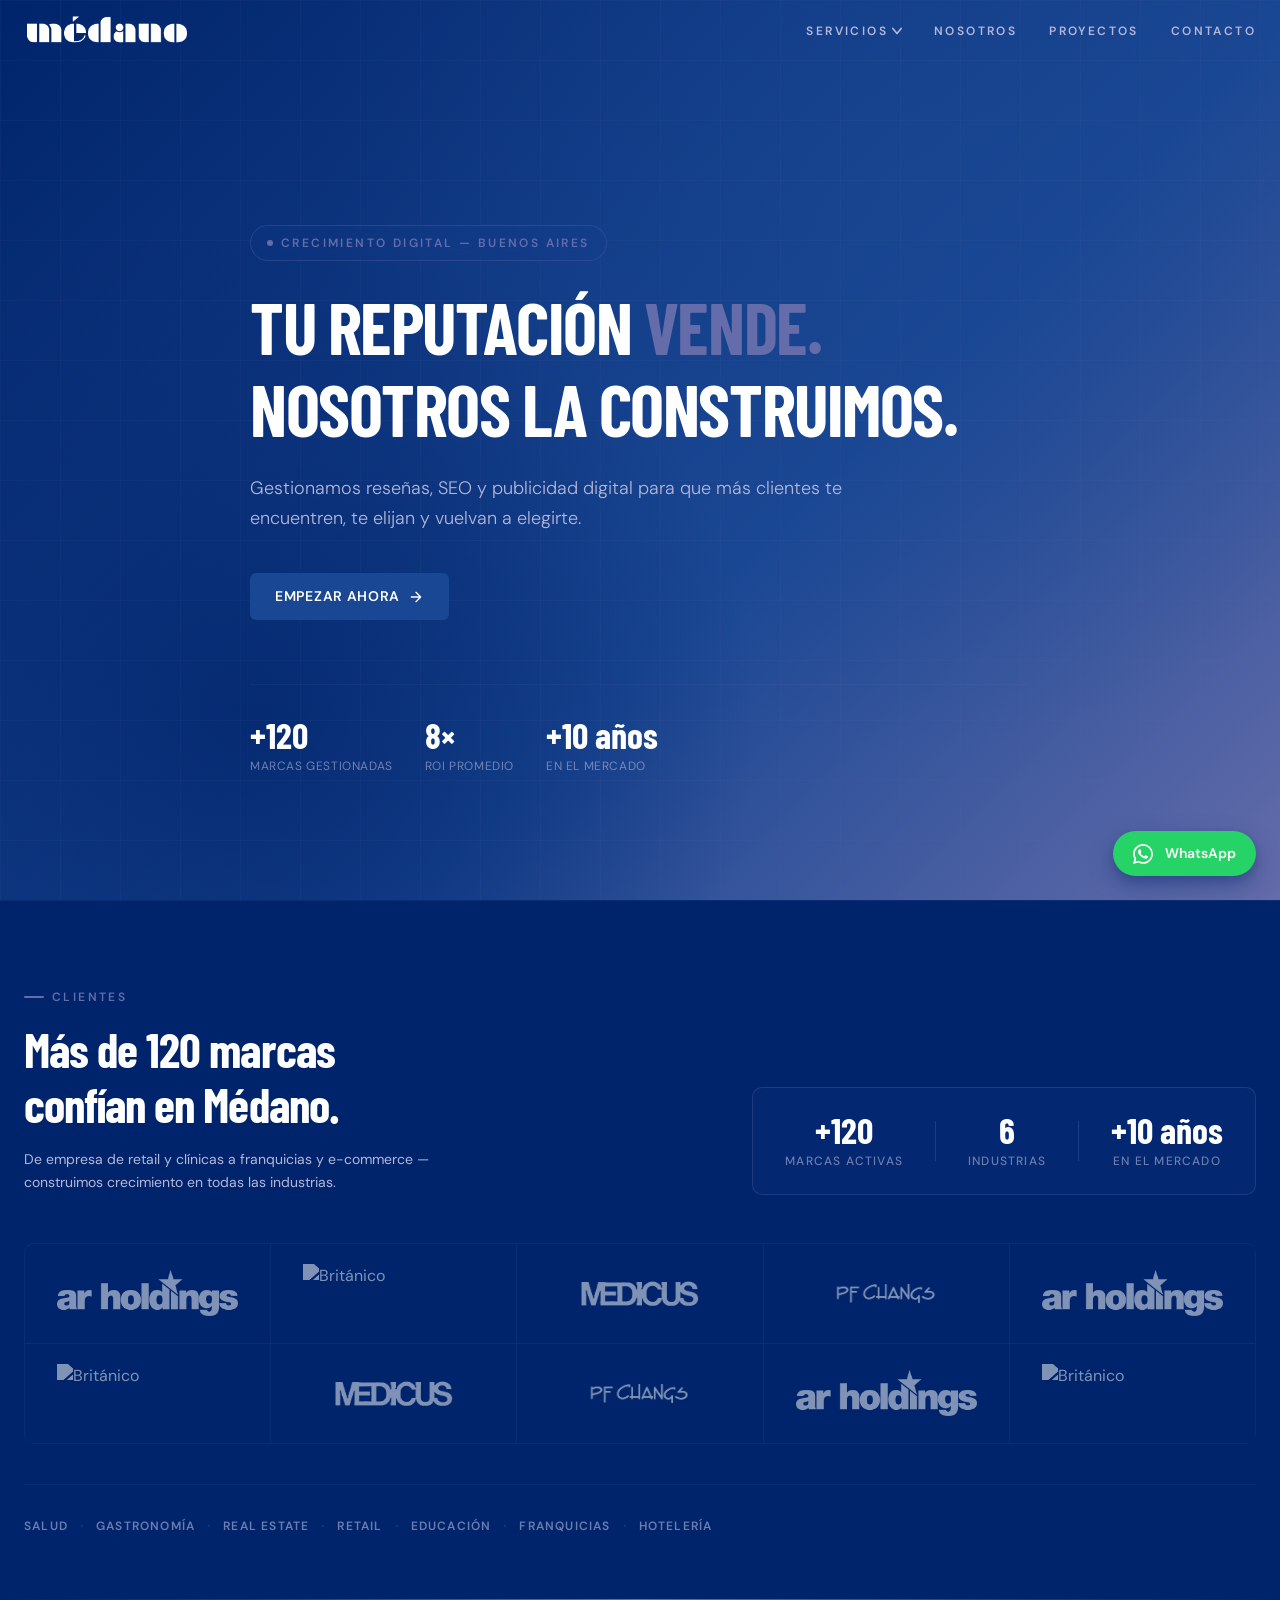
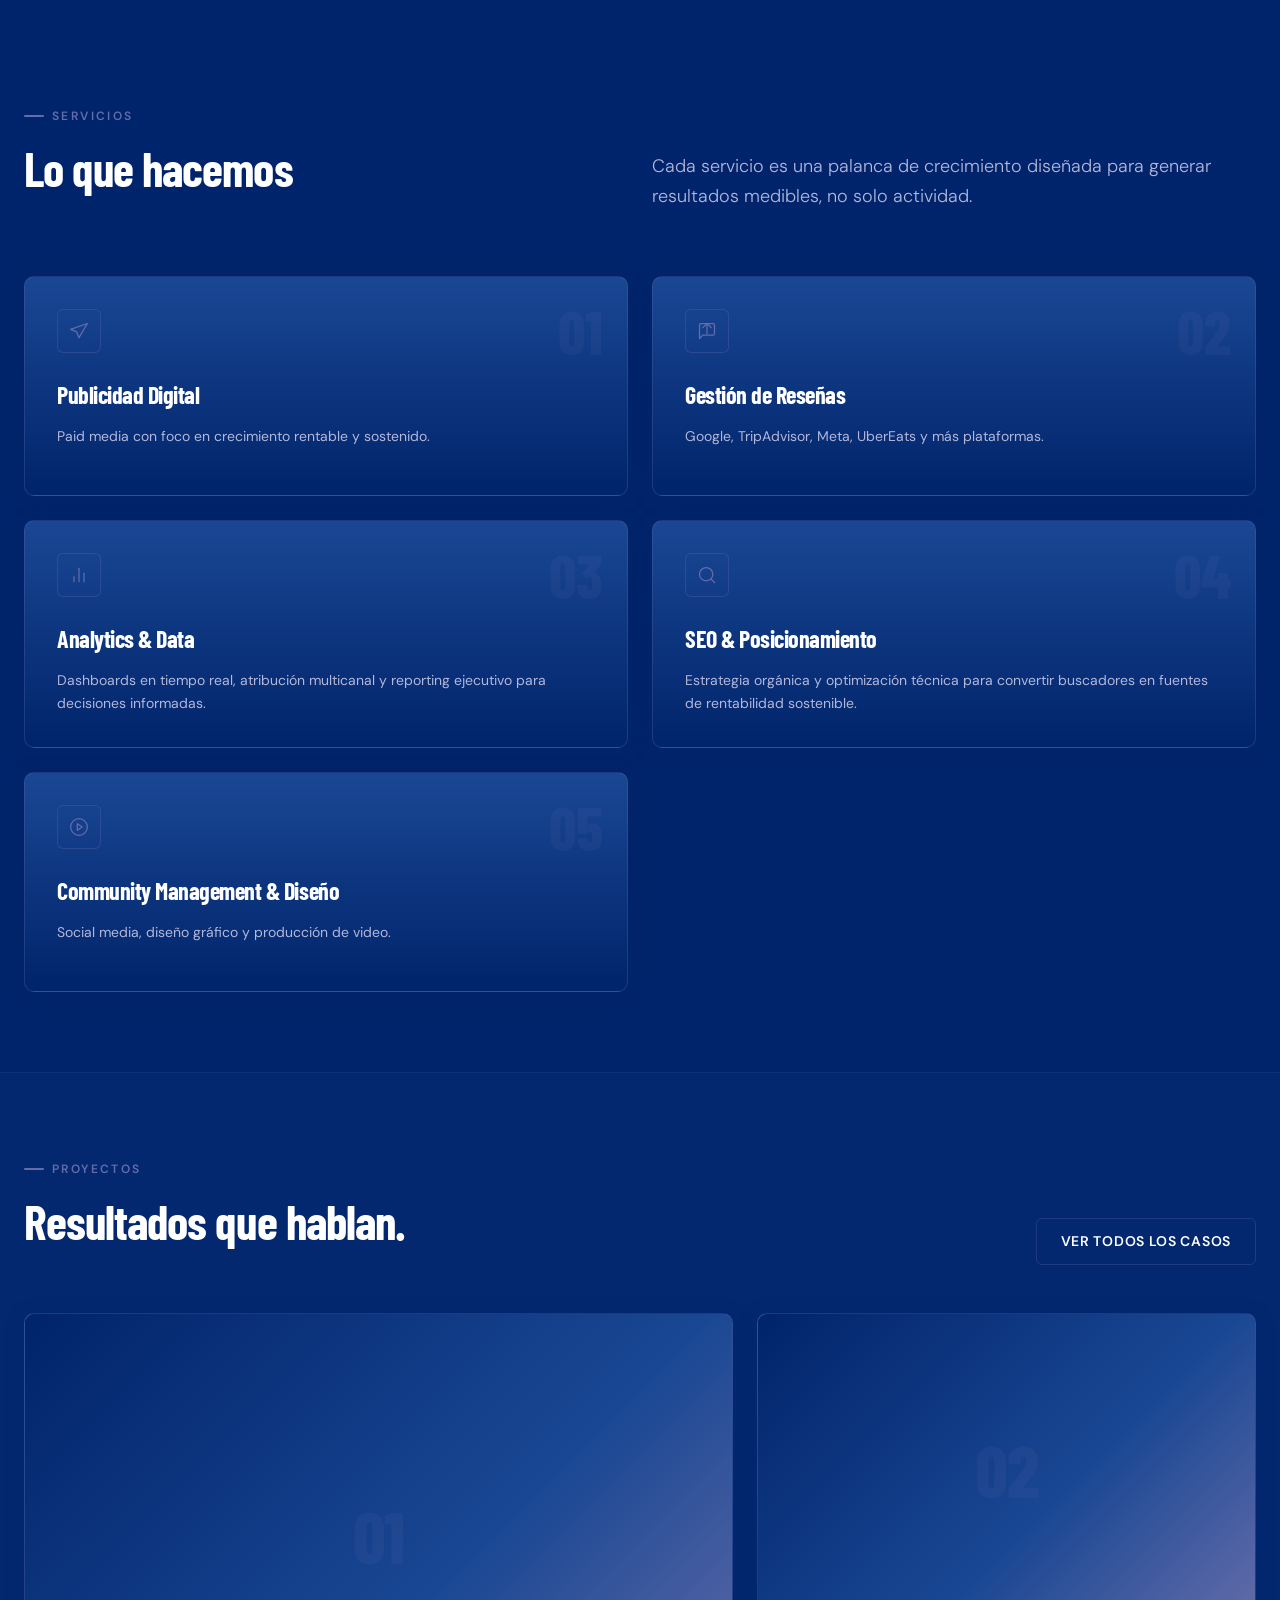
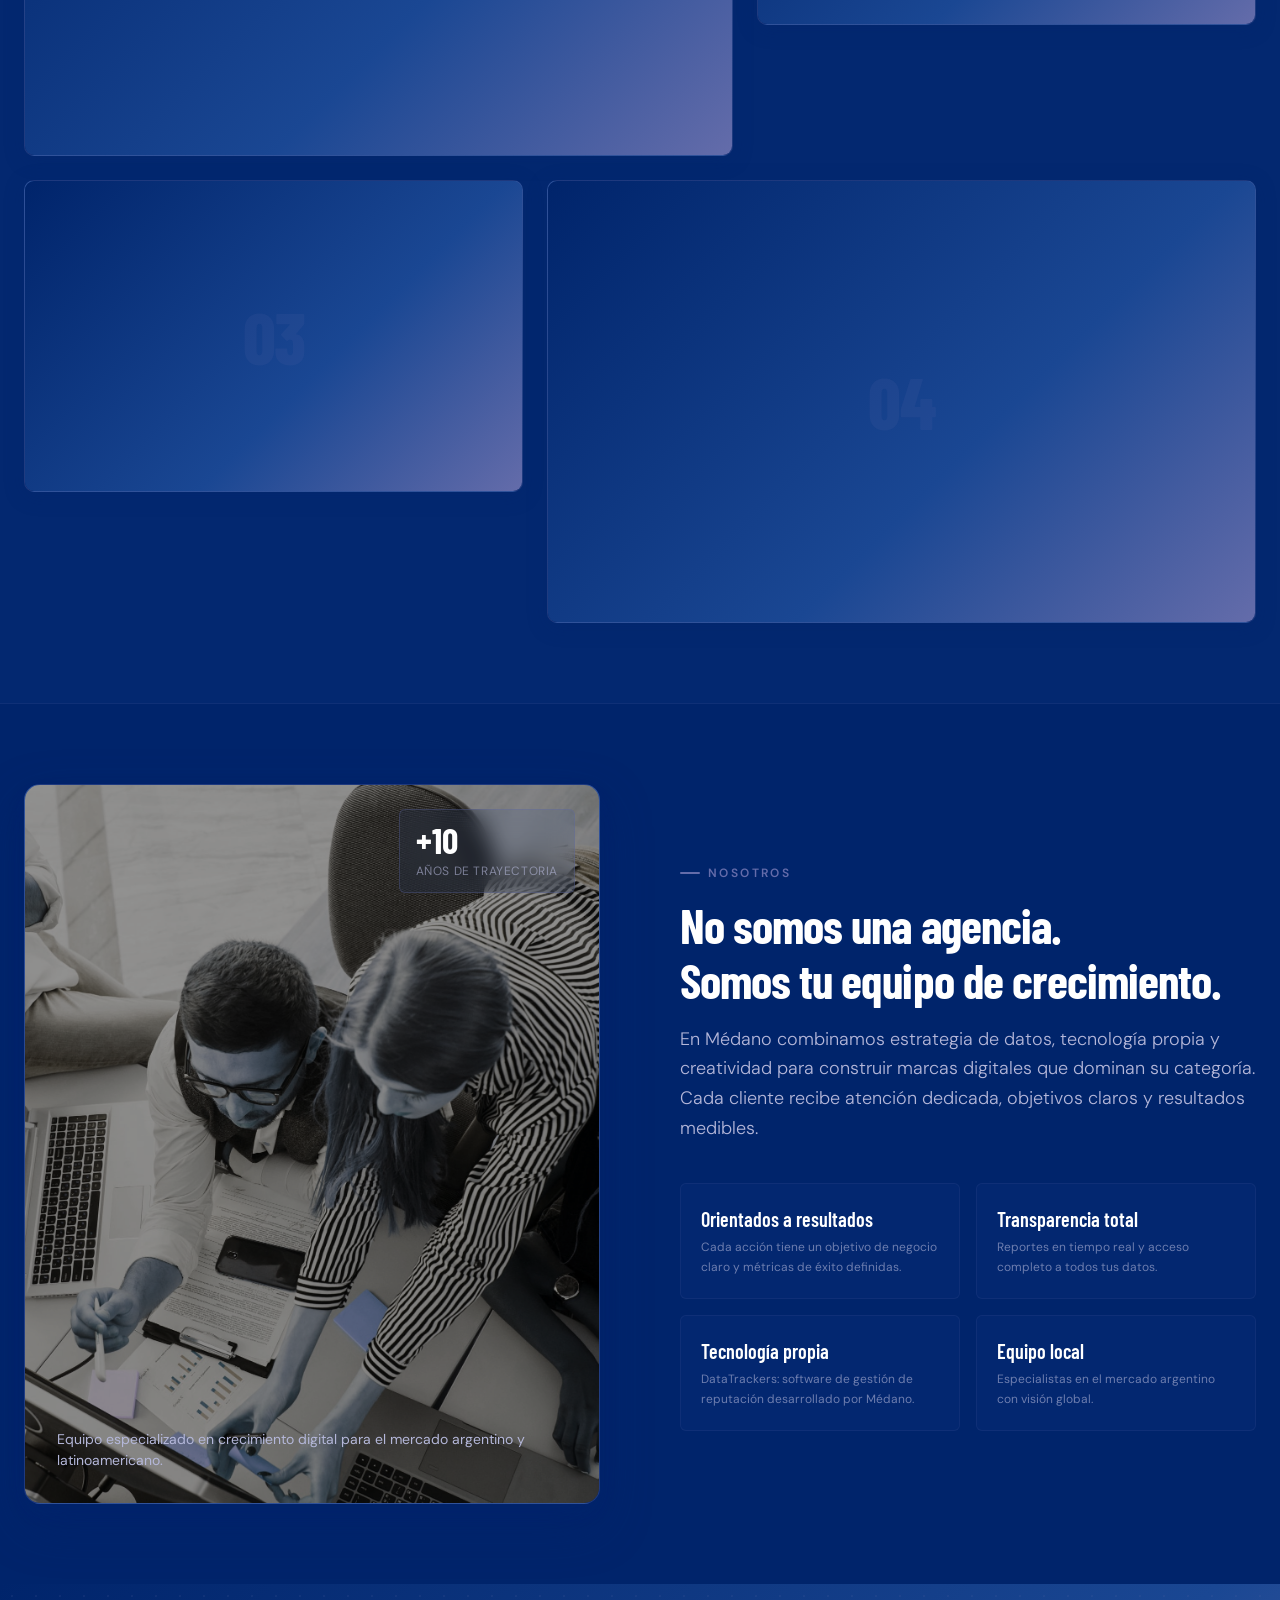
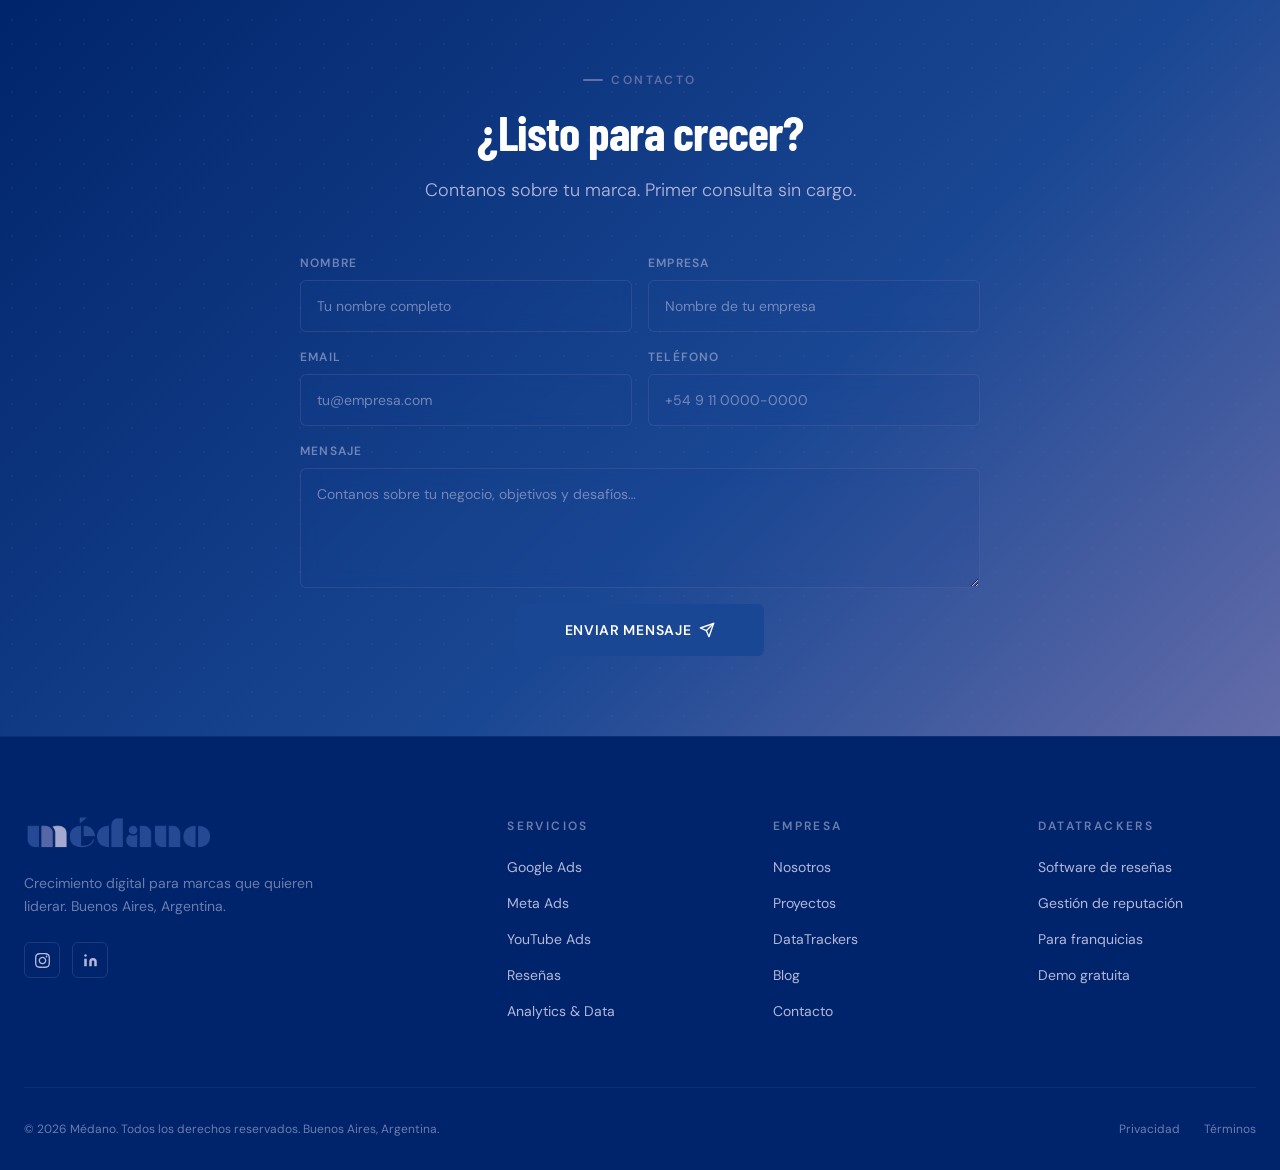
==== commit 0cc27b3f: "Add team photo to about section with image styles Co-Authored-By: Claude Opus 4.6 <noreply@anthropic" ====
--- a/index.html
+++ b/index.html
@@ -362,16 +362,17 @@
         <div class="about-grid">
 
           <div class="about-visual">
-            <div class="about-visual-card">
-              <div class="about-visual-bg" aria-hidden="true"></div>
-              <div class="about-badge">
-                <p class="about-badge-value">+10</p>
-                <p class="about-badge-label">Años de trayectoria</p>
-              </div>
-              <div class="about-visual-stat">
-                <p>Equipo especializado en crecimiento digital para el mercado argentino y latinoamericano.</p>
-              </div>
-            </div>
+<div class="about-visual-card">
+  <div class="about-visual-bg" aria-hidden="true"></div>
+  <img src="img/equipo.jpeg" alt="Equipo Médano" class="about-visual-img">
+  <div class="about-badge">
+    <p class="about-badge-value">+10</p>
+    <p class="about-badge-label">Años de trayectoria</p>
+  </div>
+  <div class="about-visual-stat">
+    <p>Equipo especializado en crecimiento digital para el mercado argentino y latinoamericano.</p>
+  </div>
+</div>
           </div>
 
           <div class="about-content">
--- a/css/medano-home.css
+++ b/css/medano-home.css
@@ -383,6 +383,27 @@
   pointer-events: none;
 }
 
+.about-visual-img {
+  position: absolute;
+  inset: 0;
+  width: 100%;
+  height: 100%;
+  object-fit: cover;
+  object-position: center;
+  z-index: 0;
+}
+
+.about-visual-img {
+  position: absolute;
+  inset: 0;
+  width: 100%;
+  height: 100%;
+  object-fit: cover;
+  object-position: center;
+  z-index: 0;
+  filter: saturate(0.4) brightness(0.6) hue-rotate(200deg);
+}
+
 .about-badge {
   position: absolute;
   top: var(--space-6);
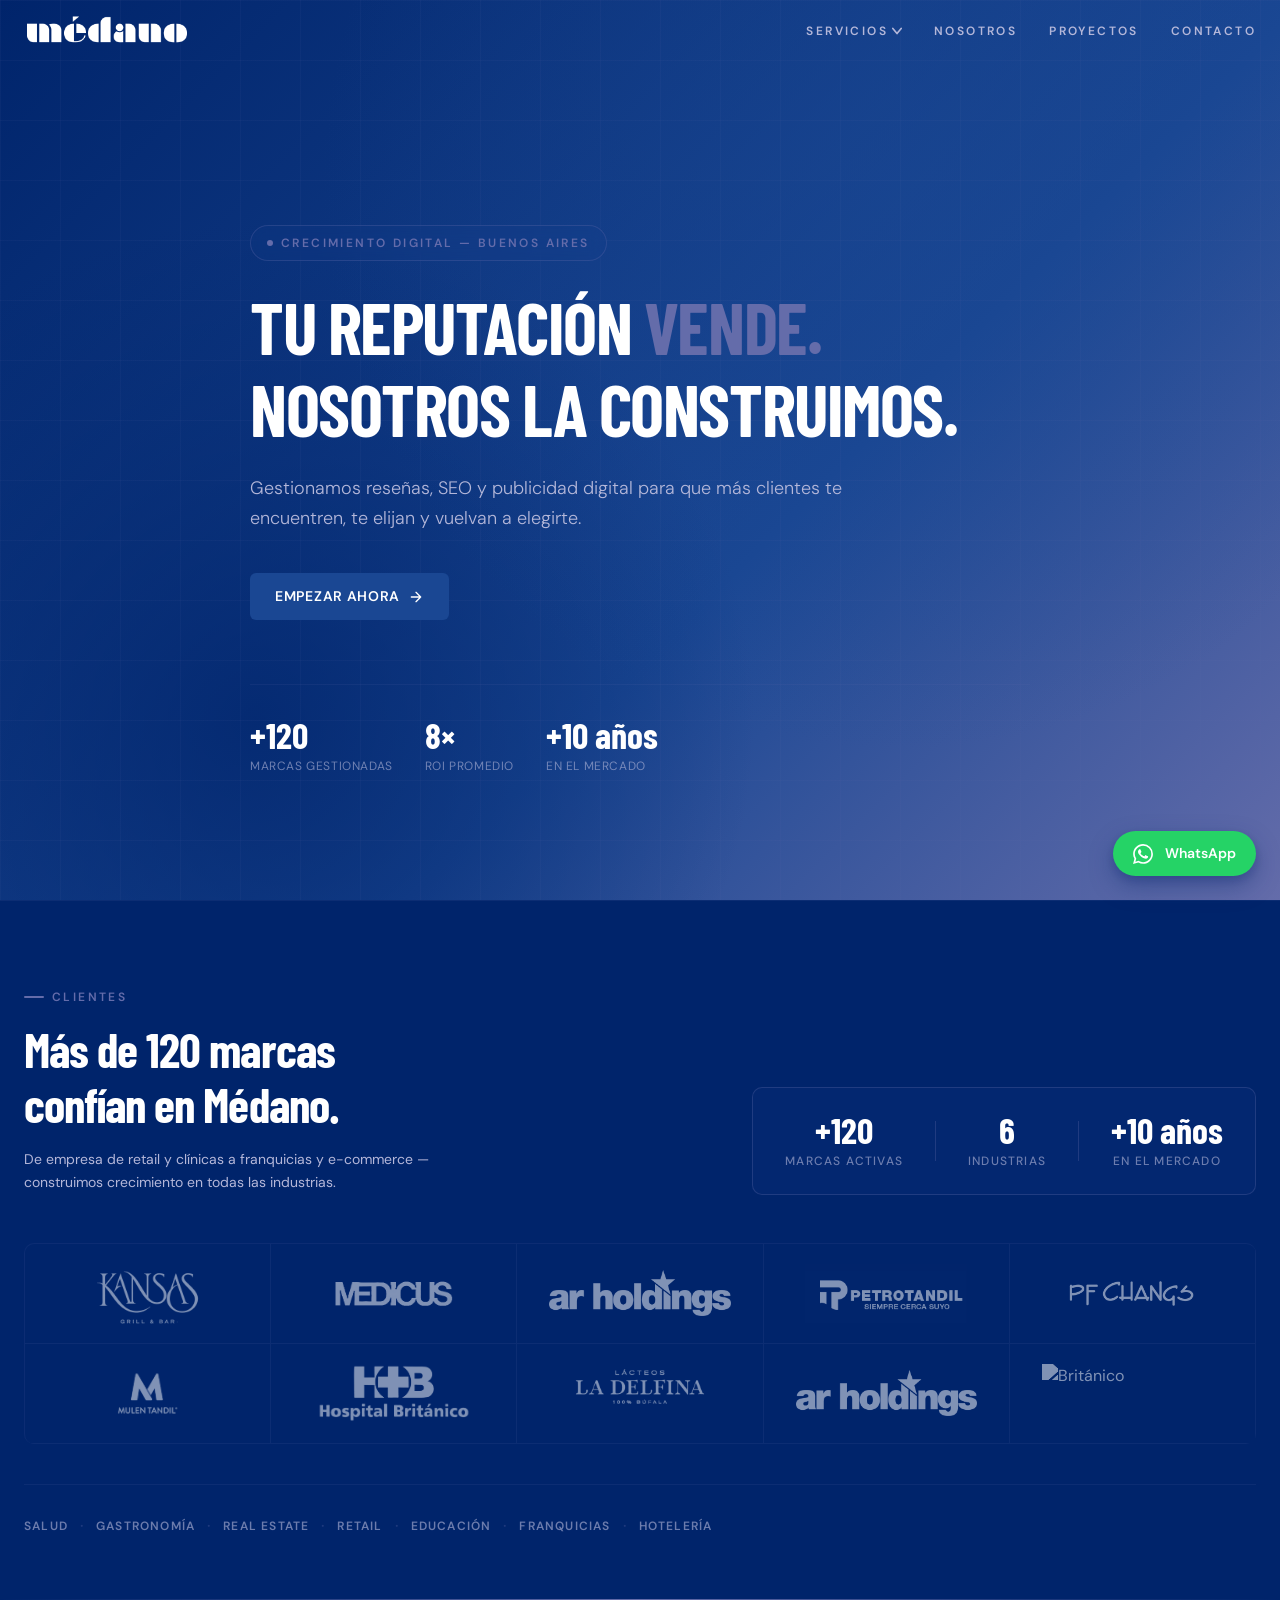
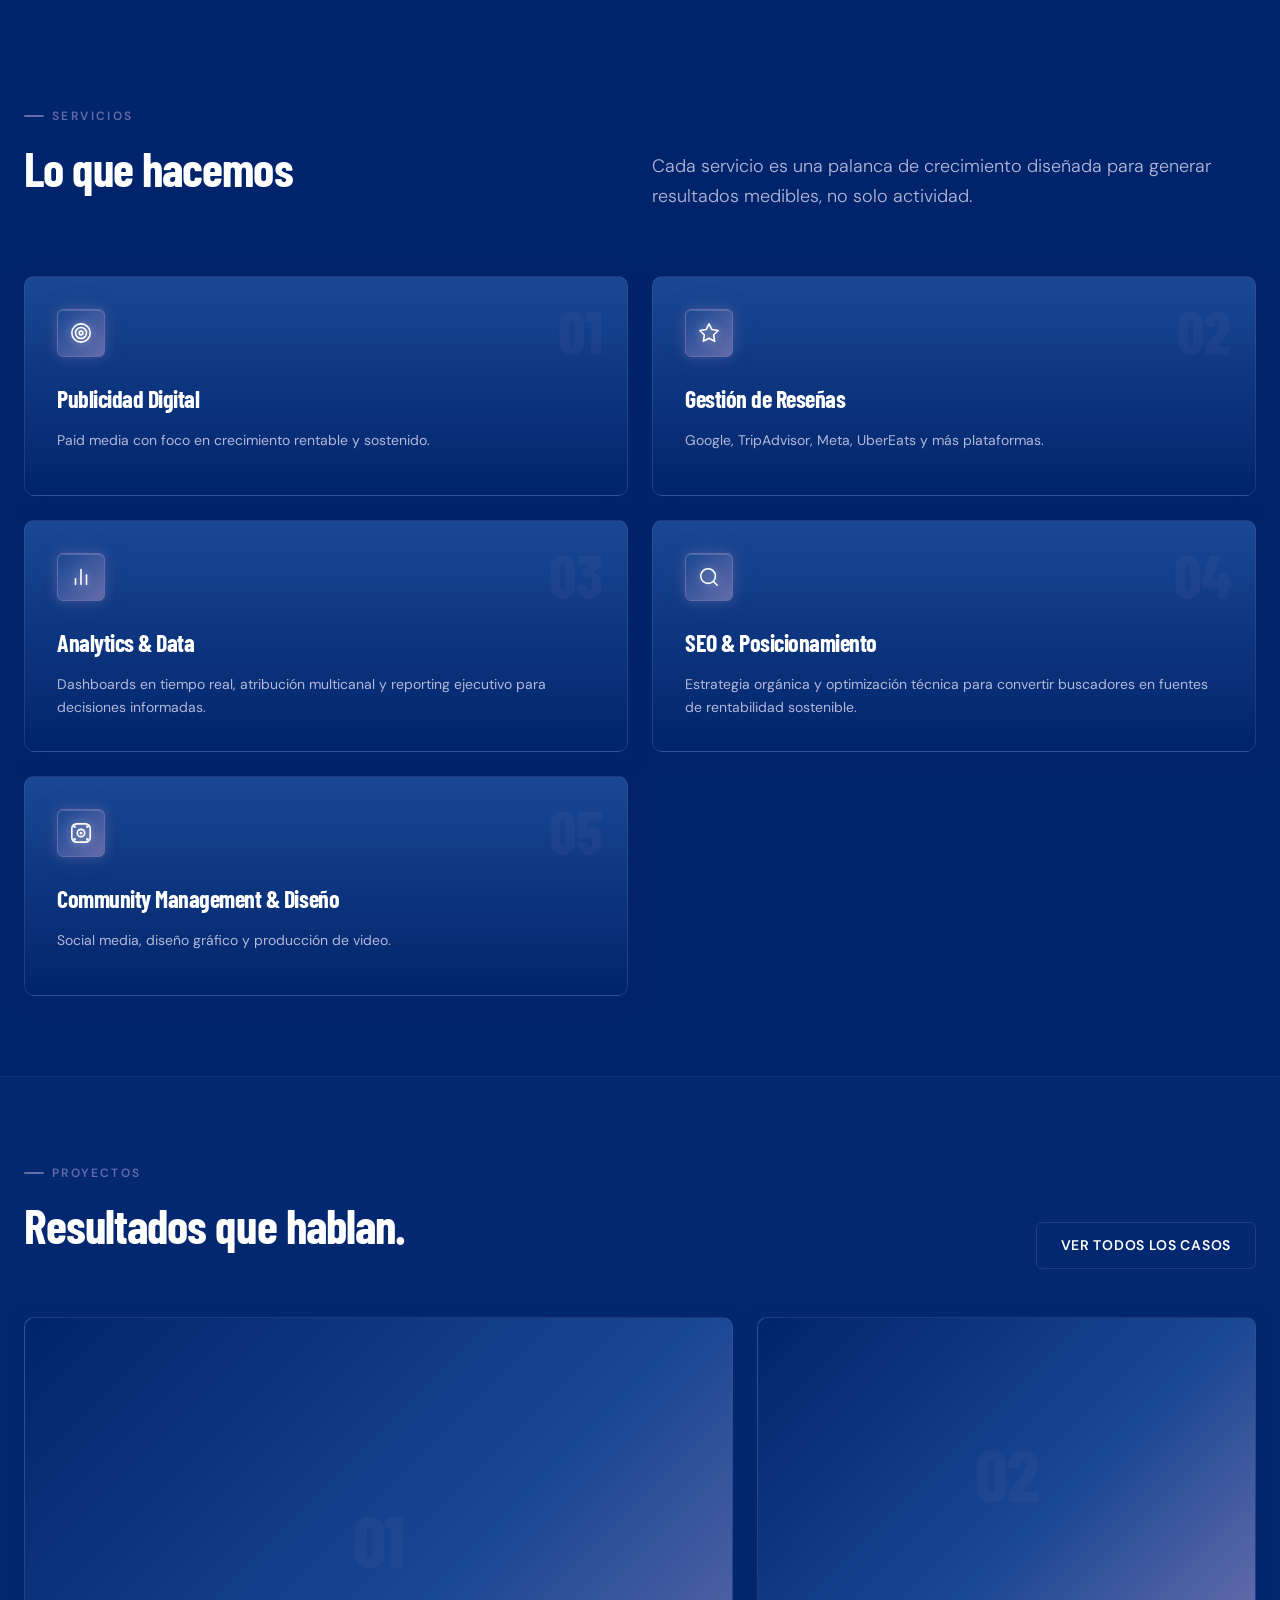
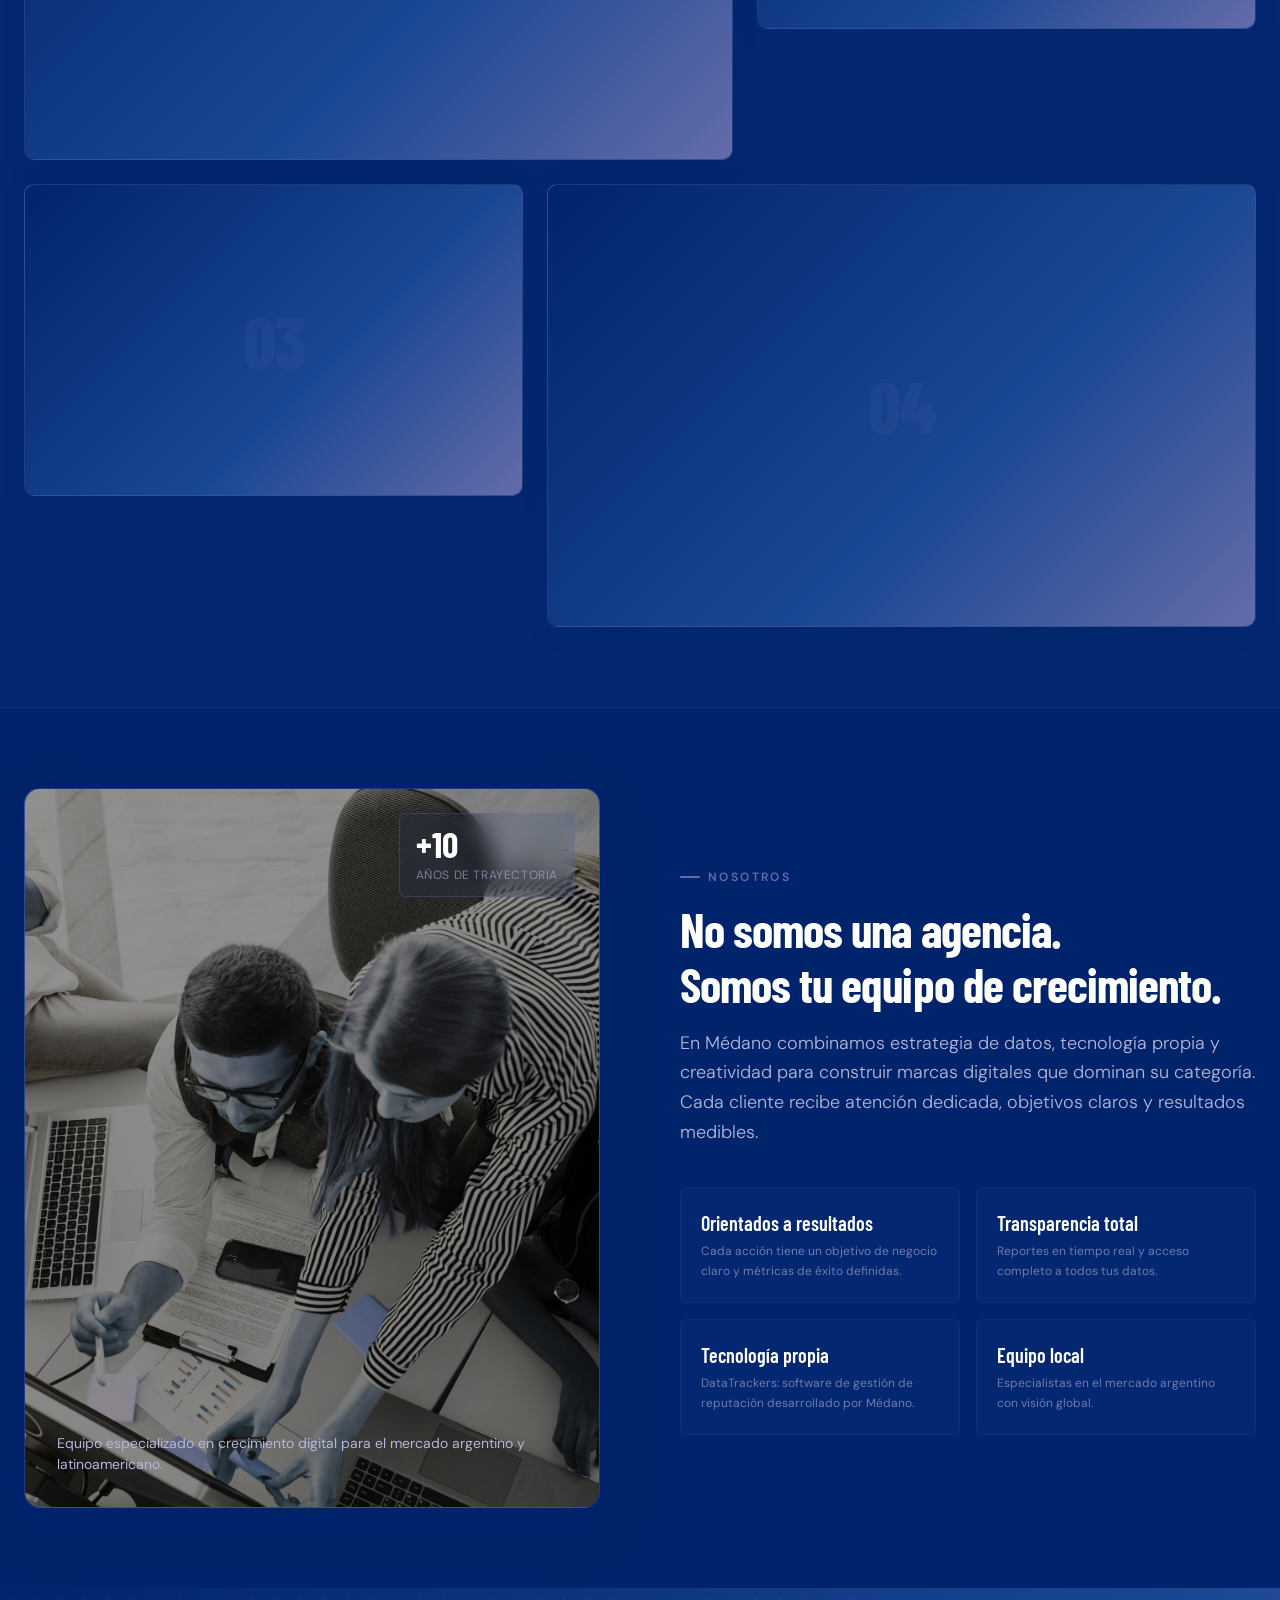
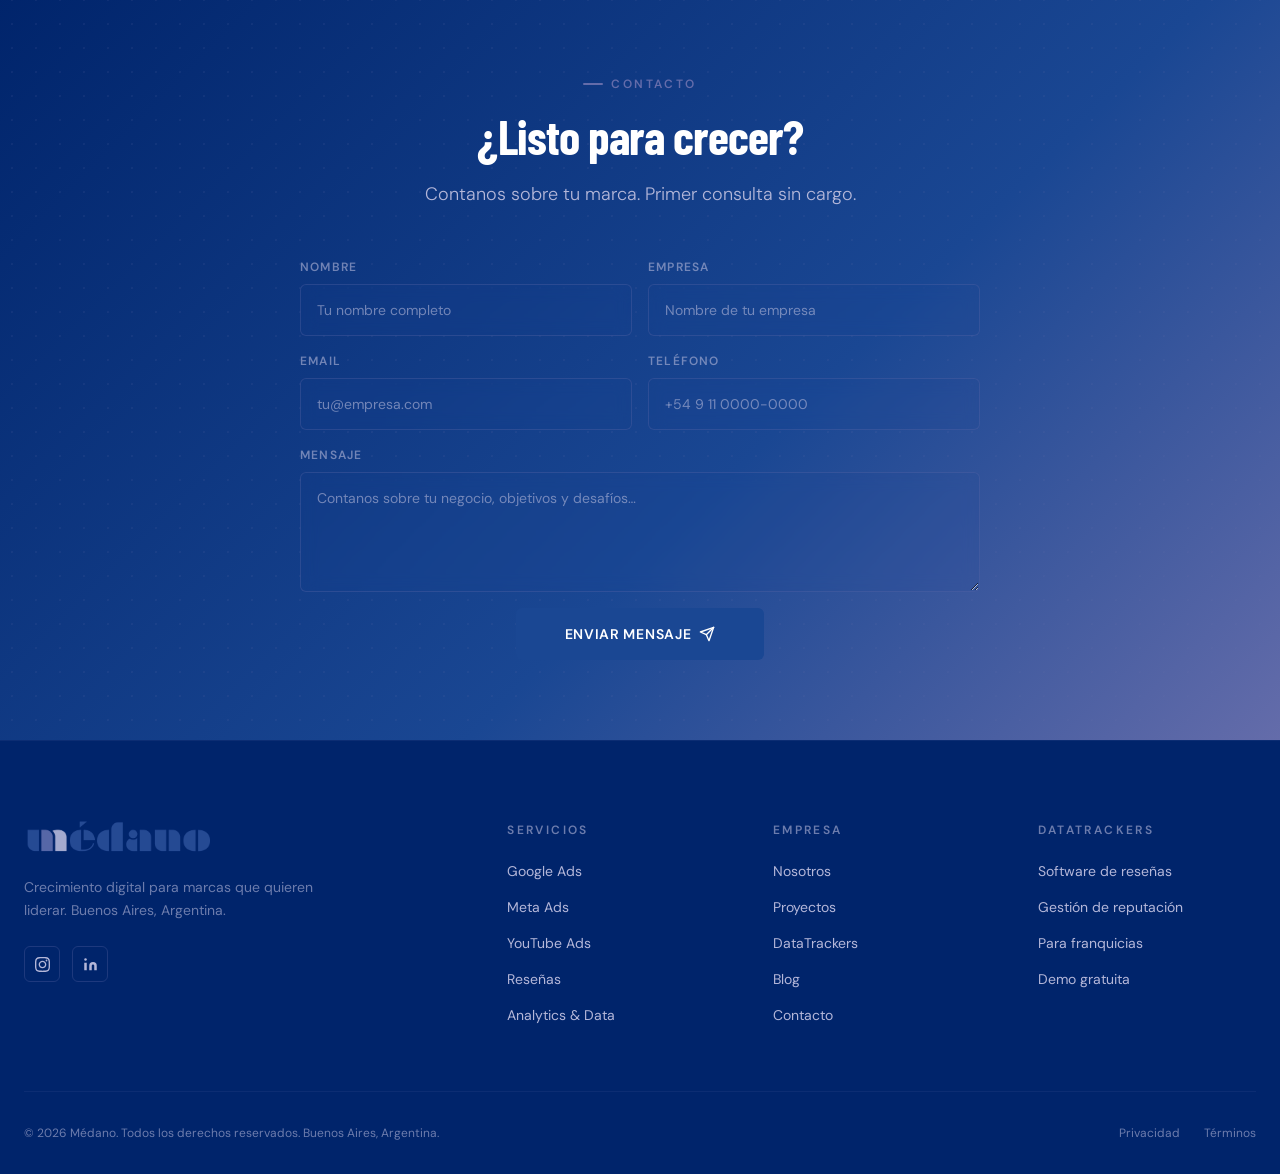
==== commit 3e14312a: "Update client logos, service icons and card styles - Add new client logos (Kansas, Mulen, La Delfina" ====
--- a/index.html
+++ b/index.html
@@ -178,30 +178,29 @@
         <!-- Grilla de logos -->
         <!-- Para agregar un logo nuevo: copiar un <div class="client-logo-item"> y cambiar src y alt -->
         <div class="clients-grid" role="list" aria-label="Clientes destacados">
-
+          <div class="client-logo-item" role="listitem">
+            <img src="img/clientes_logo_kansas.png" alt="Kansas" class="client-logo-img client-logo-img--wide">
+          </div>
+          <div class="client-logo-item" role="listitem">
+            <img src="img/clientes_logo_medicus.png" alt="Medicus" class="client-logo-img">
+          </div>
           <div class="client-logo-item" role="listitem">
             <img src="img/clientes_logo_ar_holdings.png" alt="AR Holdings" class="client-logo-img">
           </div>
           <div class="client-logo-item" role="listitem">
-            <img src="img/clientes_logo_britanico.png" alt="Británico" class="client-logo-img">
-          </div>
-          <div class="client-logo-item" role="listitem">
-            <img src="img/clientes_logo_medicus.png" alt="Medicus" class="client-logo-img">
-          </div>
-          <div class="client-logo-item" role="listitem">
-            <img src="img/clientes_logo_pf.png" alt="PF" class="client-logo-img">
-          </div>
-          <div class="client-logo-item" role="listitem">
-            <img src="img/clientes_logo_ar_holdings.png" alt="AR Holdings" class="client-logo-img">
-          </div>
-          <div class="client-logo-item" role="listitem">
-            <img src="img/clientes_logo_britanico.png" alt="Británico" class="client-logo-img">
-          </div>
-          <div class="client-logo-item" role="listitem">
-            <img src="img/clientes_logo_medicus.png" alt="Medicus" class="client-logo-img">
-          </div>
-          <div class="client-logo-item" role="listitem">
-            <img src="img/clientes_logo_pf.png" alt="PF" class="client-logo-img">
+            <img src="img/clientes_logo_petrotandil.png" alt="Petrotandil" class="client-logo-img">
+          </div>
+          <div class="client-logo-item" role="listitem">
+            <img src="img/clientes_logo_pf.png" alt="PF Changs" class="client-logo-img client-logo-img--wide">
+          </div>
+          <div class="client-logo-item" role="listitem">
+            <img src="img/clientes_logo_mulen.png" alt="Mulen" class="client-logo-img client-logo-img--wide">
+          </div>
+          <div class="client-logo-item" role="listitem">
+            <img src="img/clientes_logo_hb.png" alt="Británico" class="client-logo-img">
+          </div>
+          <div class="client-logo-item" role="listitem">
+            <img src="img/clientes_logo_la_delfina.png" alt="La Delfina" class="client-logo-img client-logo-img--wide">
           </div>
           <div class="client-logo-item" role="listitem">
             <img src="img/clientes_logo_ar_holdings.png" alt="AR Holdings" class="client-logo-img">
@@ -256,9 +255,9 @@
           <a href="publicidad-digital.html" class="service-card-link">
             <article class="service-card animate-in" role="listitem">
               <span class="service-number" aria-hidden="true">01</span>
-              <div class="service-icon" aria-hidden="true">
-                <!-- Paid media / megáfono + cursor -->
-                <svg viewBox="0 0 24 24"><path d="M22 3L2 10l7 3 3 7 10-17z"/></svg>
+<div class="service-icon" aria-hidden="true">
+                <!-- Publicidad Digital / diana -->
+                <svg viewBox="0 0 24 24"><circle cx="12" cy="12" r="10"/><circle cx="12" cy="12" r="6"/><circle cx="12" cy="12" r="2"/></svg>
               </div>
               <h3>Publicidad Digital</h3>
               <p>Paid media con foco en crecimiento rentable y sostenido.</p>
@@ -267,9 +266,9 @@
           <a href="resenas.html" class="service-card-link">
           <article class="service-card animate-in" role="listitem">
             <span class="service-number" aria-hidden="true">02</span>
-            <div class="service-icon" aria-hidden="true">
-              <!-- Reseñas / estrella + burbuja -->
-              <svg viewBox="0 0 24 24"><path d="M21 15a2 2 0 0 1-2 2H7l-4 4V5a2 2 0 0 1 2-2h14a2 2 0 0 1 2 2z"/><polyline points="17 8 12 3 7 8"/><line x1="12" y1="3" x2="12" y2="15"/></svg>
+<div class="service-icon" aria-hidden="true">
+              <!-- Reseñas / estrella -->
+              <svg viewBox="0 0 24 24"><polygon points="12 2 15.09 8.26 22 9.27 17 14.14 18.18 21.02 12 17.77 5.82 21.02 7 14.14 2 9.27 8.91 8.26 12 2"/></svg>
             </div>
             <h3>Gestión de Reseñas</h3>
             <p>Google, TripAdvisor, Meta, UberEats y más plataformas.</p>
@@ -295,9 +294,17 @@
           </article>
           <article class="service-card animate-in" role="listitem">
             <span class="service-number" aria-hidden="true">05</span>
-            <div class="service-icon" aria-hidden="true">
-              <!-- Community + diseño / play + pincel -->
-              <svg viewBox="0 0 24 24"><circle cx="12" cy="12" r="10"/><polygon points="10 8 16 12 10 16 10 8"/></svg>
+<div class="service-icon" aria-hidden="true">
+              <!-- Community / reel -->
+              <svg viewBox="0 0 24 24" fill="none" stroke="currentColor" stroke-width="1.75" stroke-linecap="round" stroke-linejoin="round">
+                <rect x="2" y="2" width="20" height="20" rx="5"/>
+                <circle cx="12" cy="12" r="4"/>
+                <circle cx="12" cy="12" r="1.5" fill="currentColor" stroke="none"/>
+                <circle cx="5" cy="5" r="1.5" fill="currentColor" stroke="none"/>
+                <circle cx="19" cy="5" r="1.5" fill="currentColor" stroke="none"/>
+                <circle cx="5" cy="19" r="1.5" fill="currentColor" stroke="none"/>
+                <circle cx="19" cy="19" r="1.5" fill="currentColor" stroke="none"/>
+              </svg>
             </div>
             <h3>Community Management & Diseño</h3>
             <p>Social media, diseño gráfico y producción de video.</p>
--- a/css/medano-home.css
+++ b/css/medano-home.css
@@ -209,26 +209,46 @@
 }
 
 .service-icon {
-  width: 44px;
-  height: 44px;
-  background-color: var(--color-bg-subtle);
-  border: var(--border-width-default) solid var(--color-border-default);
+  width: 48px;
+  height: 48px;
+  background: linear-gradient(135deg, var(--color-brand-royal) 0%, var(--color-brand-mid) 100%);
+  border: var(--border-width-default) solid var(--color-brand-mid);
   border-radius: var(--radius-md);
   display: flex;
   align-items: center;
   justify-content: center;
   margin-bottom: var(--space-6);
-  color: var(--color-brand-mid);
+  color: var(--color-text-primary);
+  box-shadow:
+    0 0 12px rgba(100, 108, 170, 0.45),
+    0 0 24px rgba(100, 108, 170, 0.2),
+    inset 0 1px 0 rgba(255, 255, 255, 0.15);
+  transition: var(--transition-default);
 }
 
 .service-icon svg {
-  width: 20px;
-  height: 20px;
+  width: 22px;
+  height: 22px;
   stroke: currentColor;
   fill: none;
-  stroke-width: 1.5;
+  stroke-width: 1.75;
   stroke-linecap: round;
   stroke-linejoin: round;
+  filter: drop-shadow(0 0 4px rgba(255, 255, 255, 0.5));
+}
+
+.service-card-link:hover .service-icon,
+.service-card:hover .service-icon {
+  box-shadow:
+    0 0 18px rgba(100, 108, 170, 0.7),
+    0 0 36px rgba(100, 108, 170, 0.35),
+    inset 0 1px 0 rgba(255, 255, 255, 0.2);
+  border-color: var(--color-brand-light);
+}
+
+.service-card-link:hover .service-icon svg,
+.service-card:hover .service-icon svg {
+  filter: drop-shadow(0 0 6px rgba(255, 255, 255, 0.8));
 }
 
 .service-number {
@@ -788,6 +808,10 @@
   transition: opacity var(--duration-normal) var(--ease-out);
 }
 
+.client-logo-img--wide {
+  padding: var(--space-3) var(--space-4);
+}
+
 .client-logo-item:hover .client-logo-img {
   opacity: 1;
 }
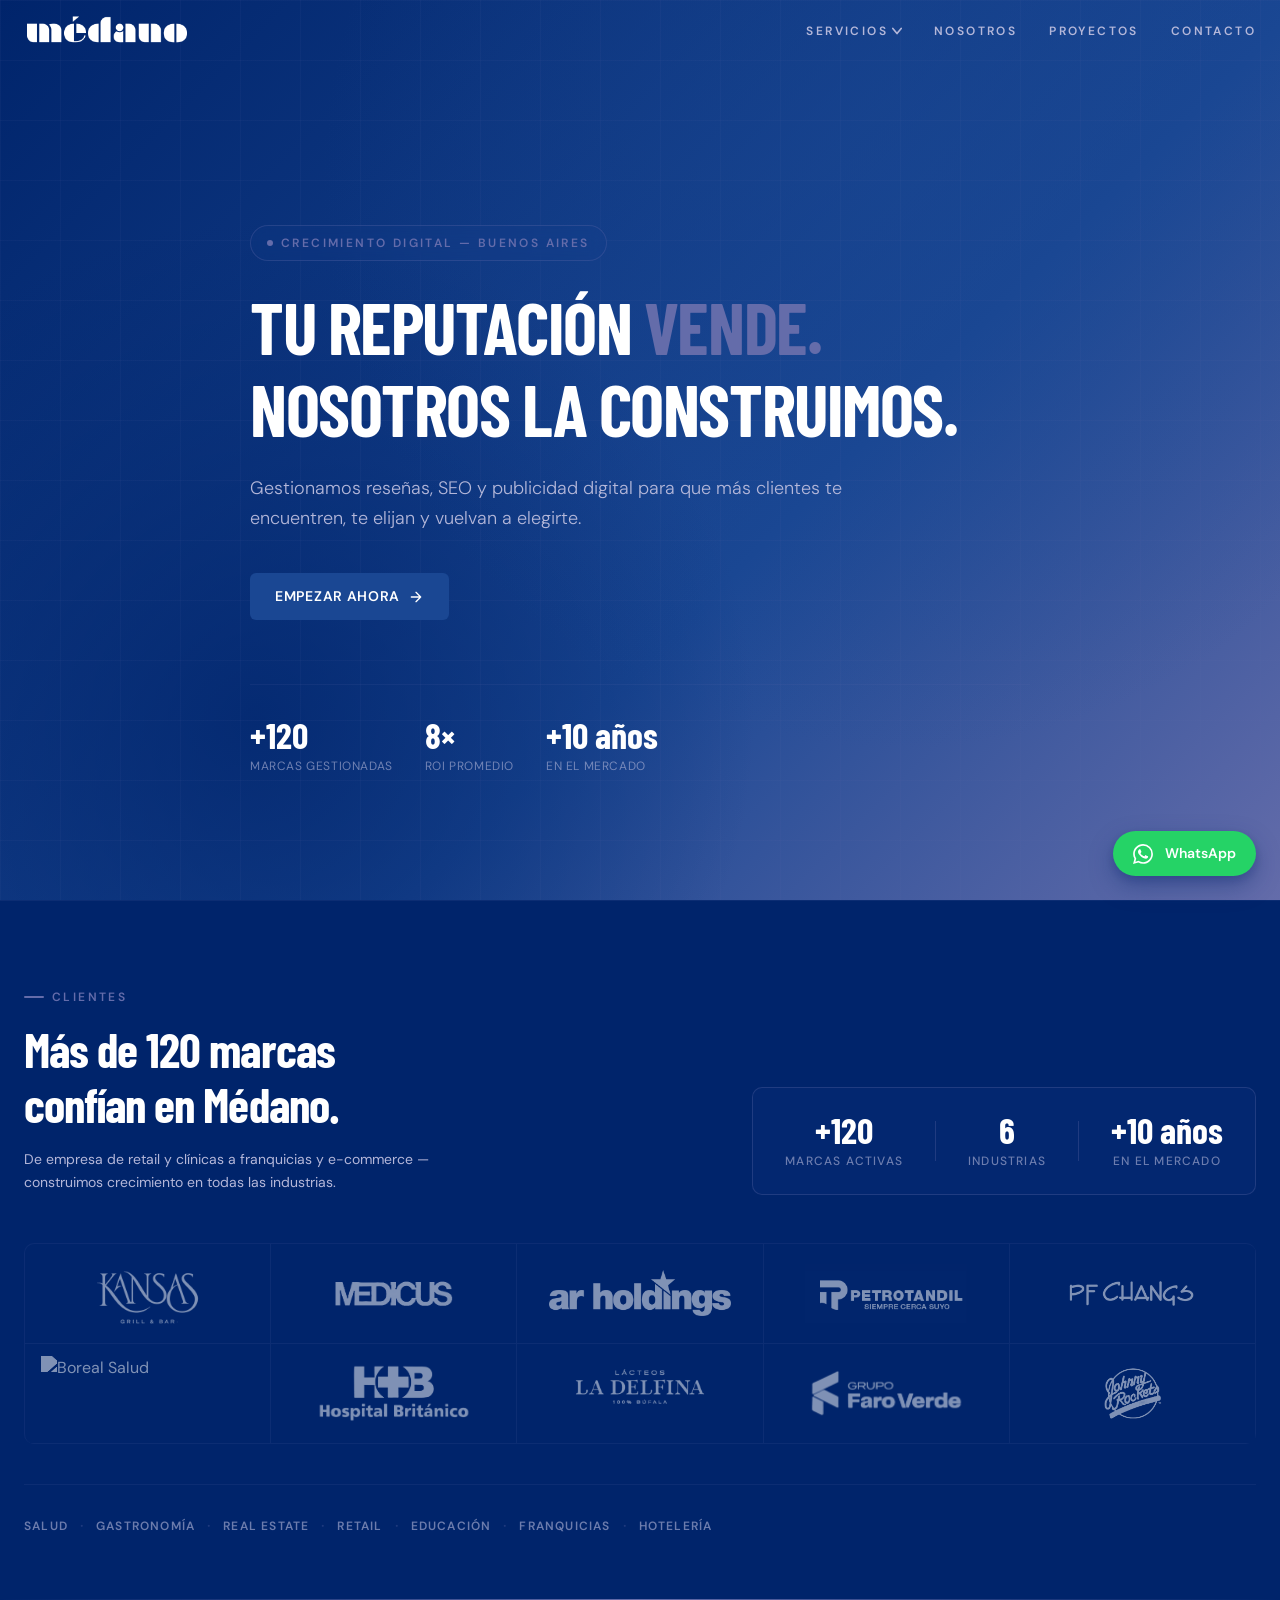
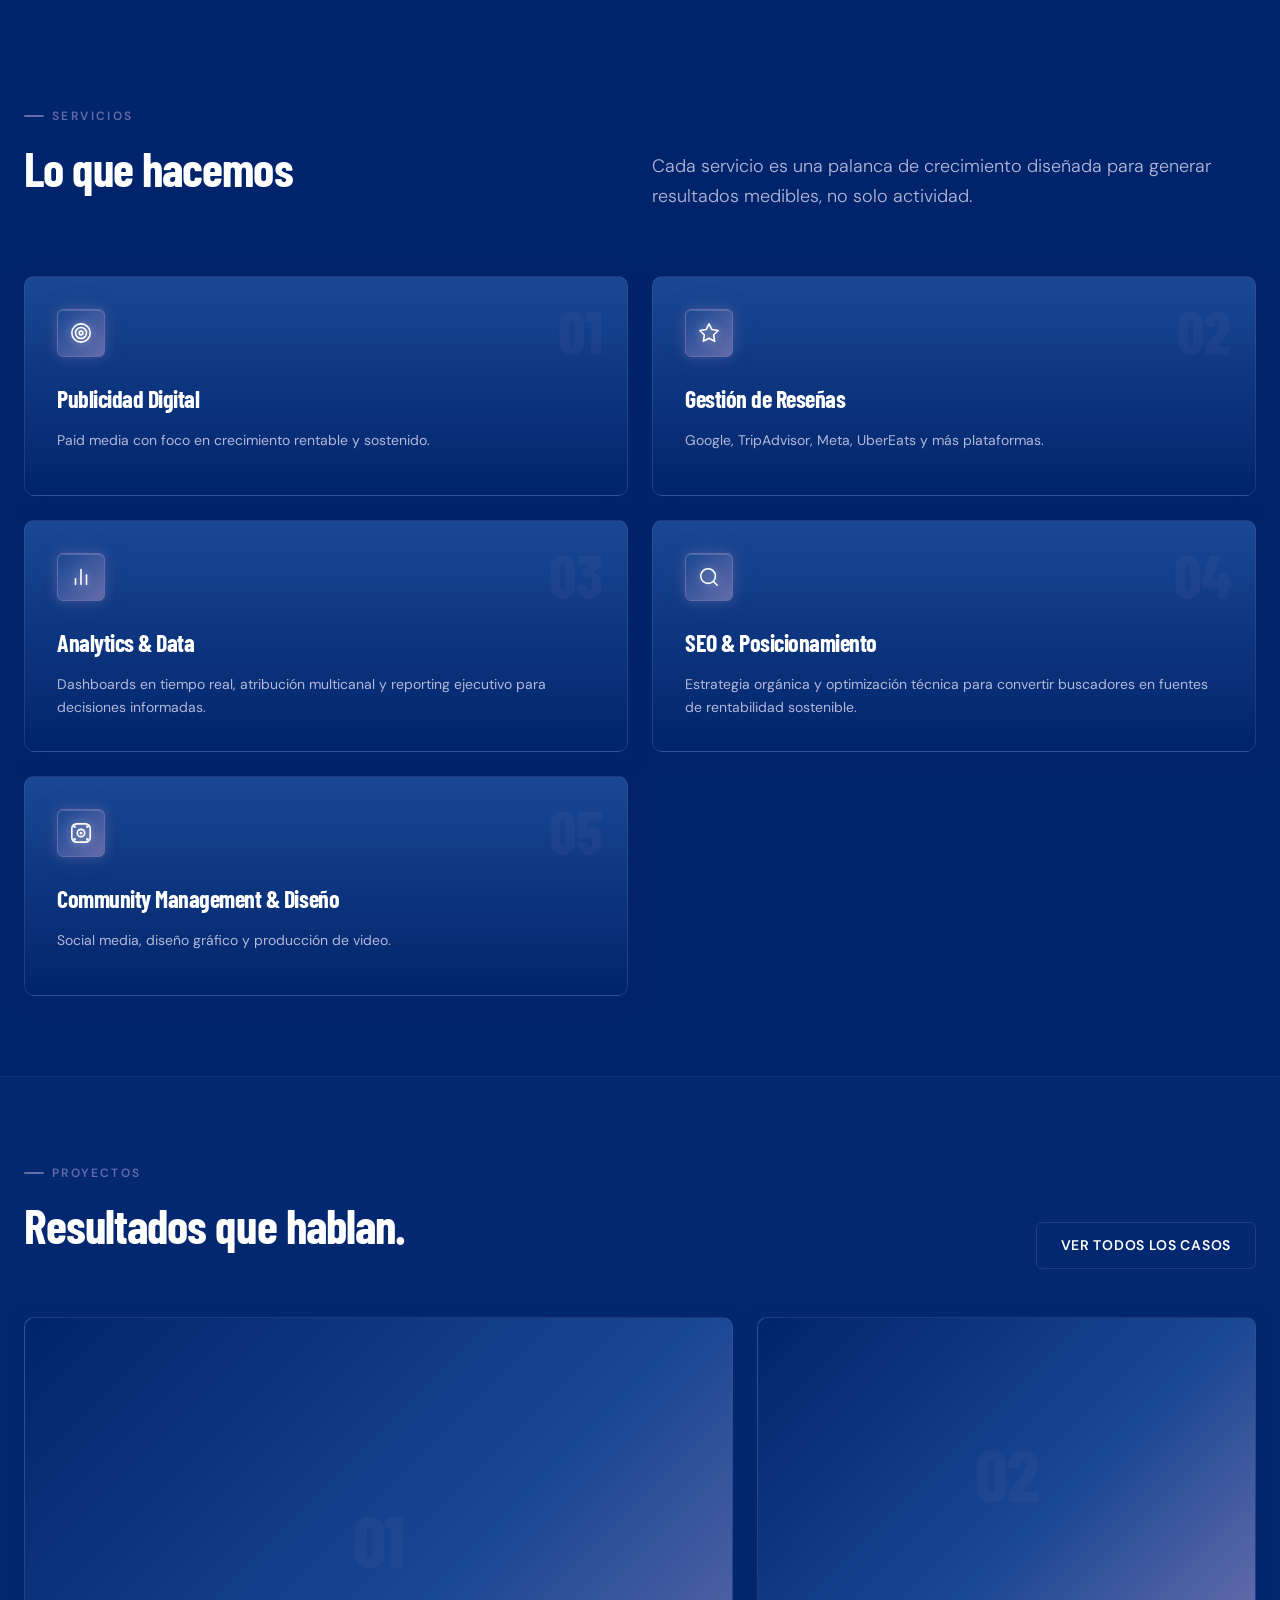
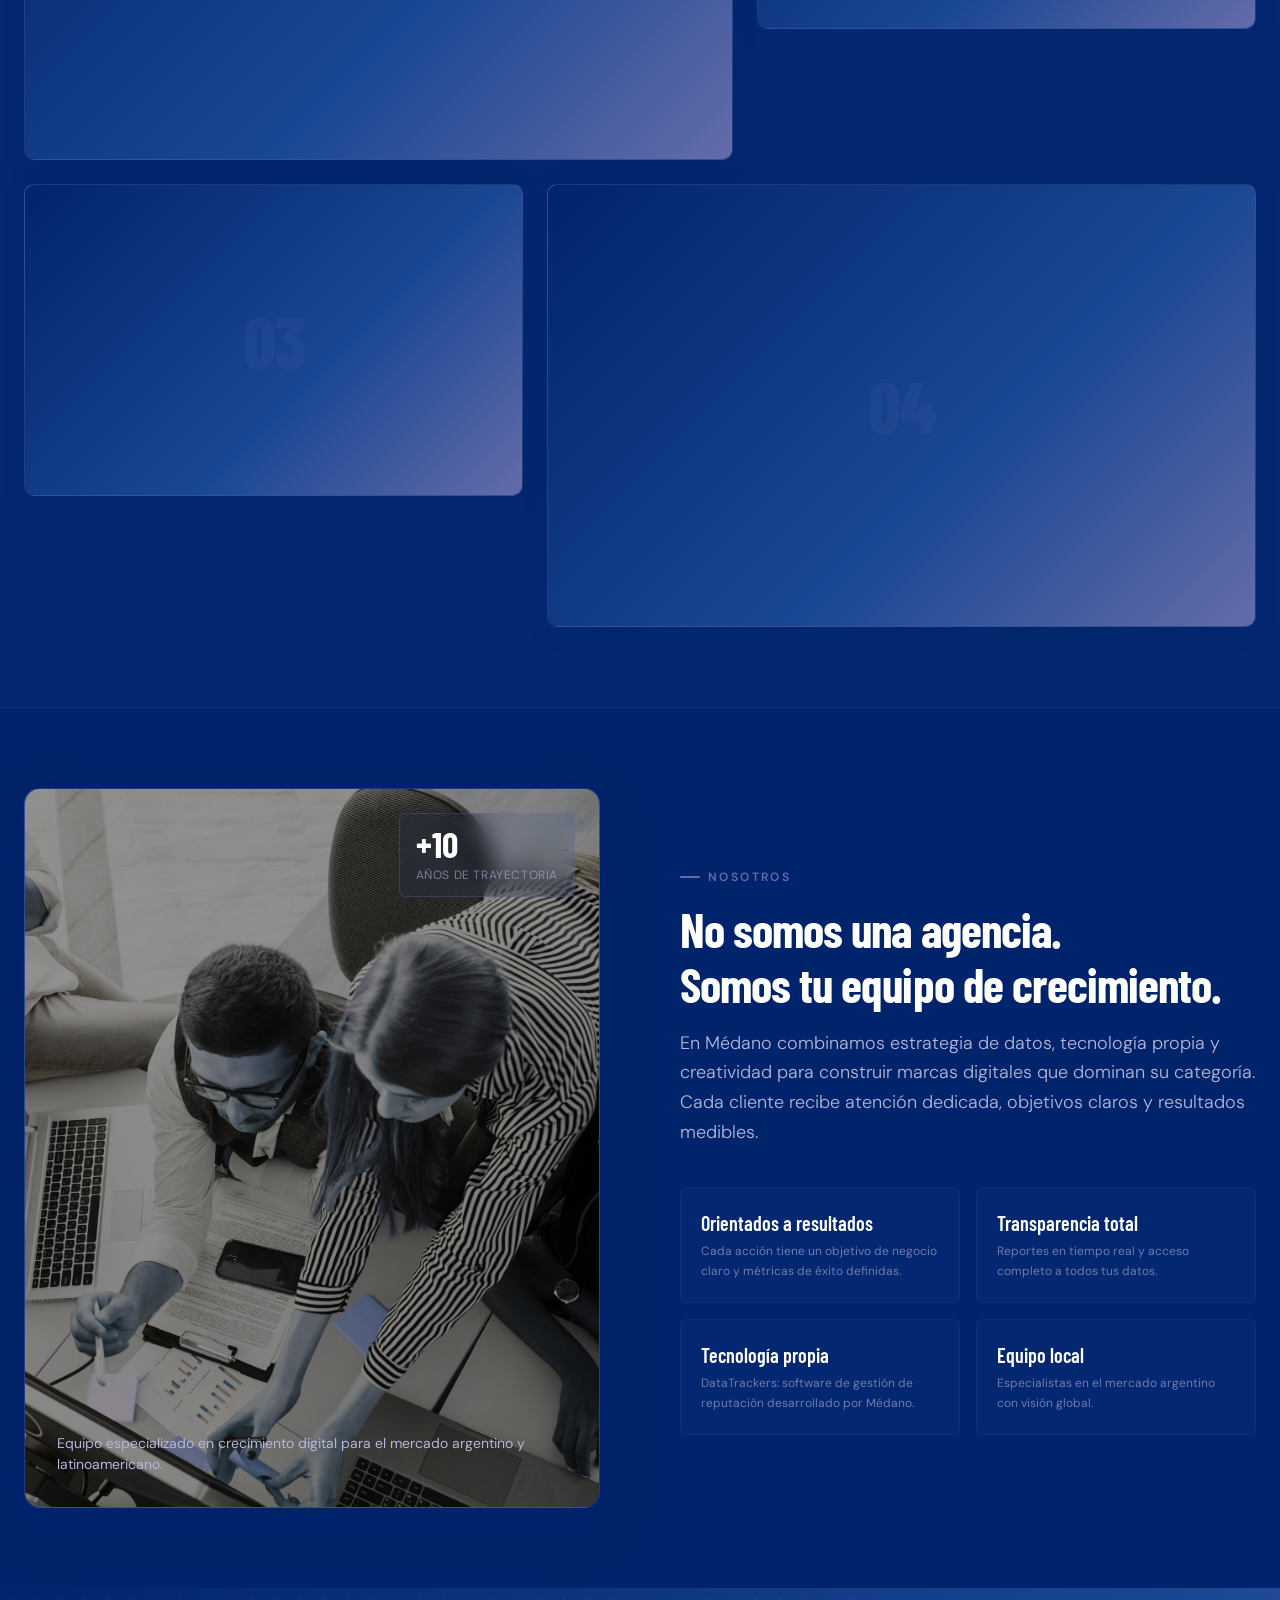
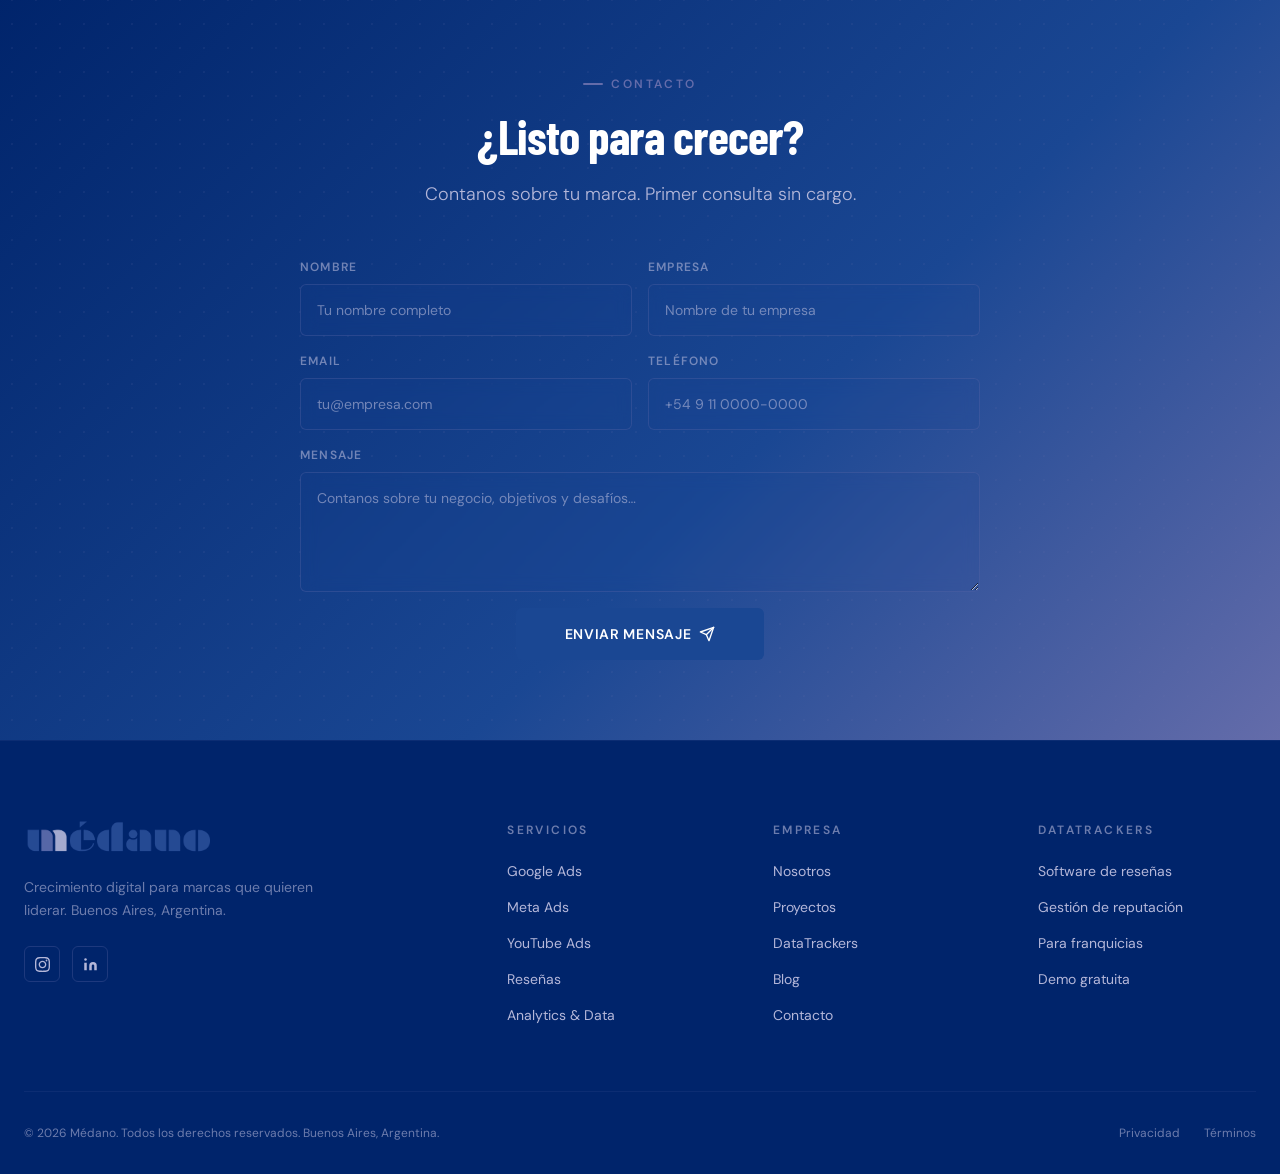
==== commit 2c7371df: "Update client logos: add Boreal Salud, Grupo Faro Verde and Johnny Rockets Co-Authored-By: Claude Op" ====
--- a/index.html
+++ b/index.html
@@ -194,7 +194,7 @@
             <img src="img/clientes_logo_pf.png" alt="PF Changs" class="client-logo-img client-logo-img--wide">
           </div>
           <div class="client-logo-item" role="listitem">
-            <img src="img/clientes_logo_mulen.png" alt="Mulen" class="client-logo-img client-logo-img--wide">
+            <img src="img/clientes_logo_boreal.png" alt="Boreal Salud" class="client-logo-img client-logo-img--wide">
           </div>
           <div class="client-logo-item" role="listitem">
             <img src="img/clientes_logo_hb.png" alt="Británico" class="client-logo-img">
@@ -203,10 +203,10 @@
             <img src="img/clientes_logo_la_delfina.png" alt="La Delfina" class="client-logo-img client-logo-img--wide">
           </div>
           <div class="client-logo-item" role="listitem">
-            <img src="img/clientes_logo_ar_holdings.png" alt="AR Holdings" class="client-logo-img">
-          </div>
-          <div class="client-logo-item" role="listitem">
-            <img src="img/clientes_logo_britanico.png" alt="Británico" class="client-logo-img">
+            <img src="img/clientes_logo_faro.png" alt="Grupo Faro Verde" class="client-logo-img">
+          </div>
+          <div class="client-logo-item" role="listitem">
+            <img src="img/clientes_logo_jr.png" alt="johnny rockets" class="client-logo-img">
           </div>
 
         </div>
